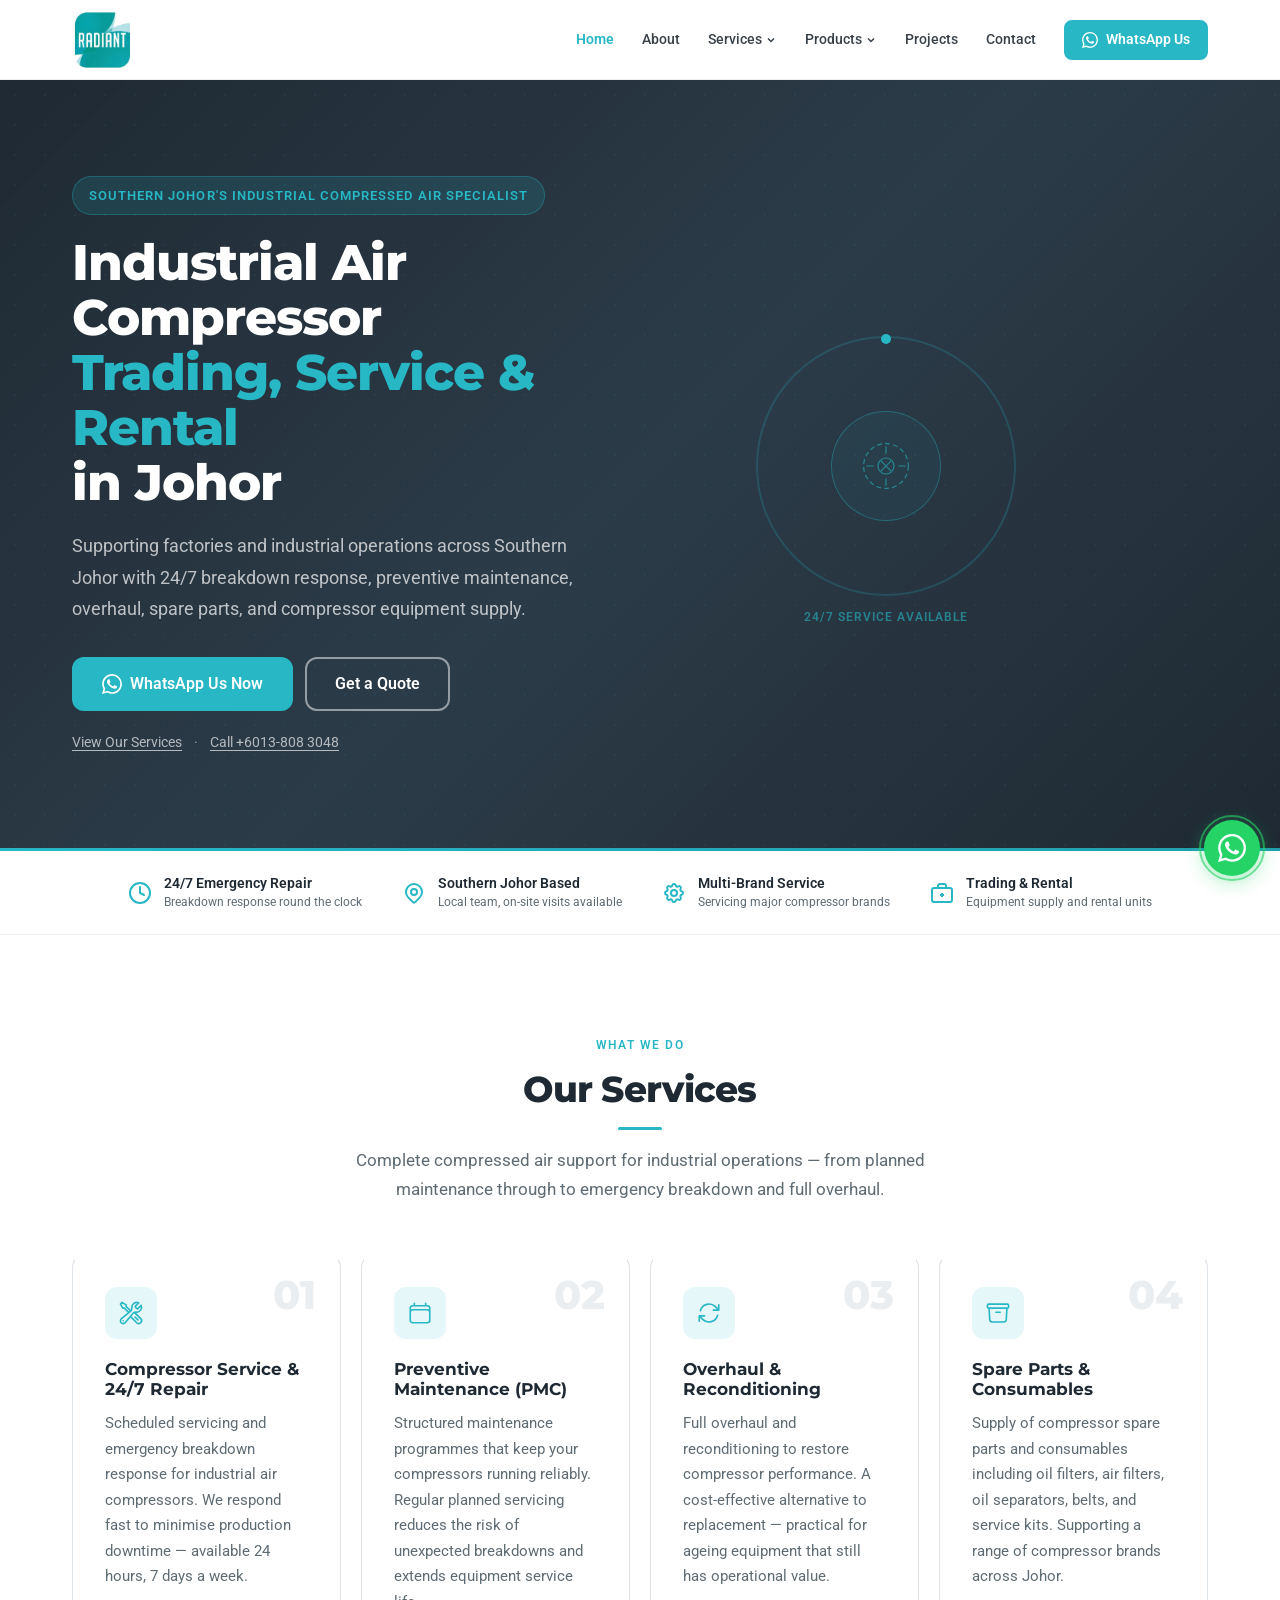
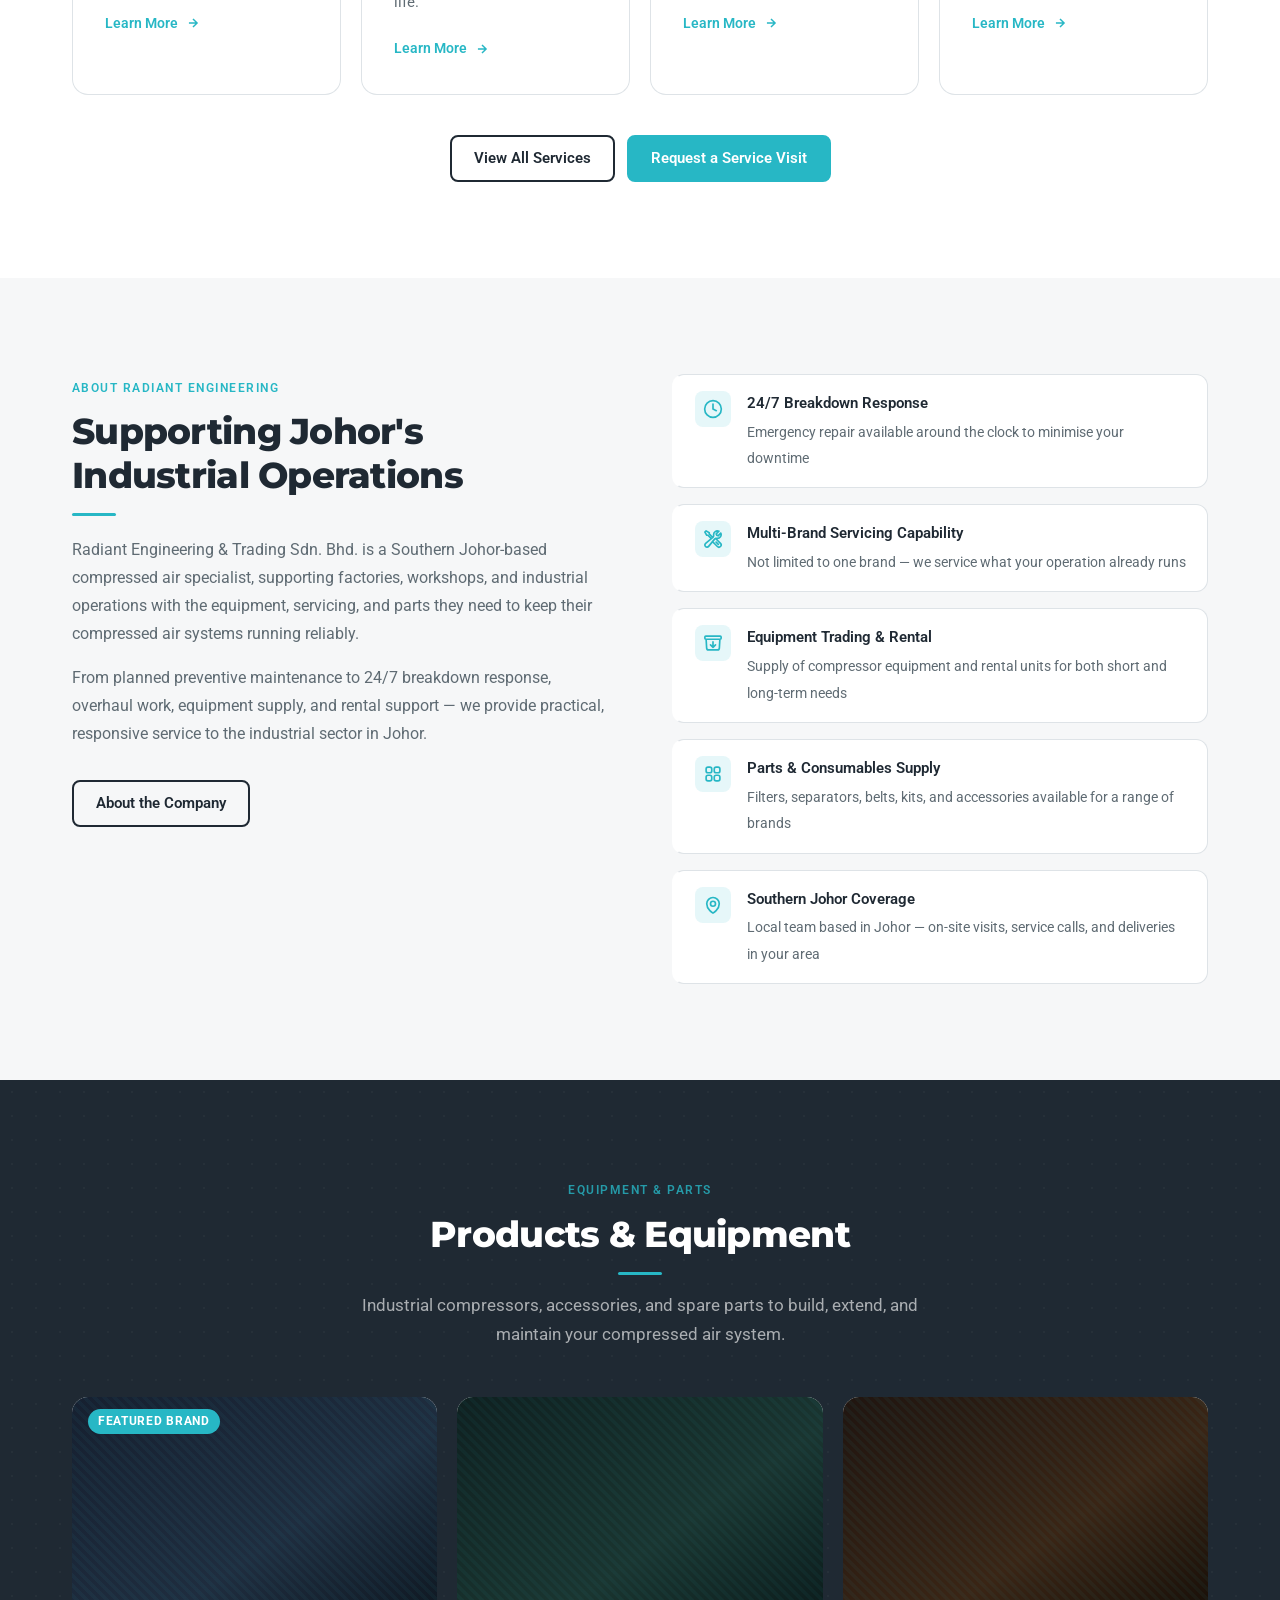
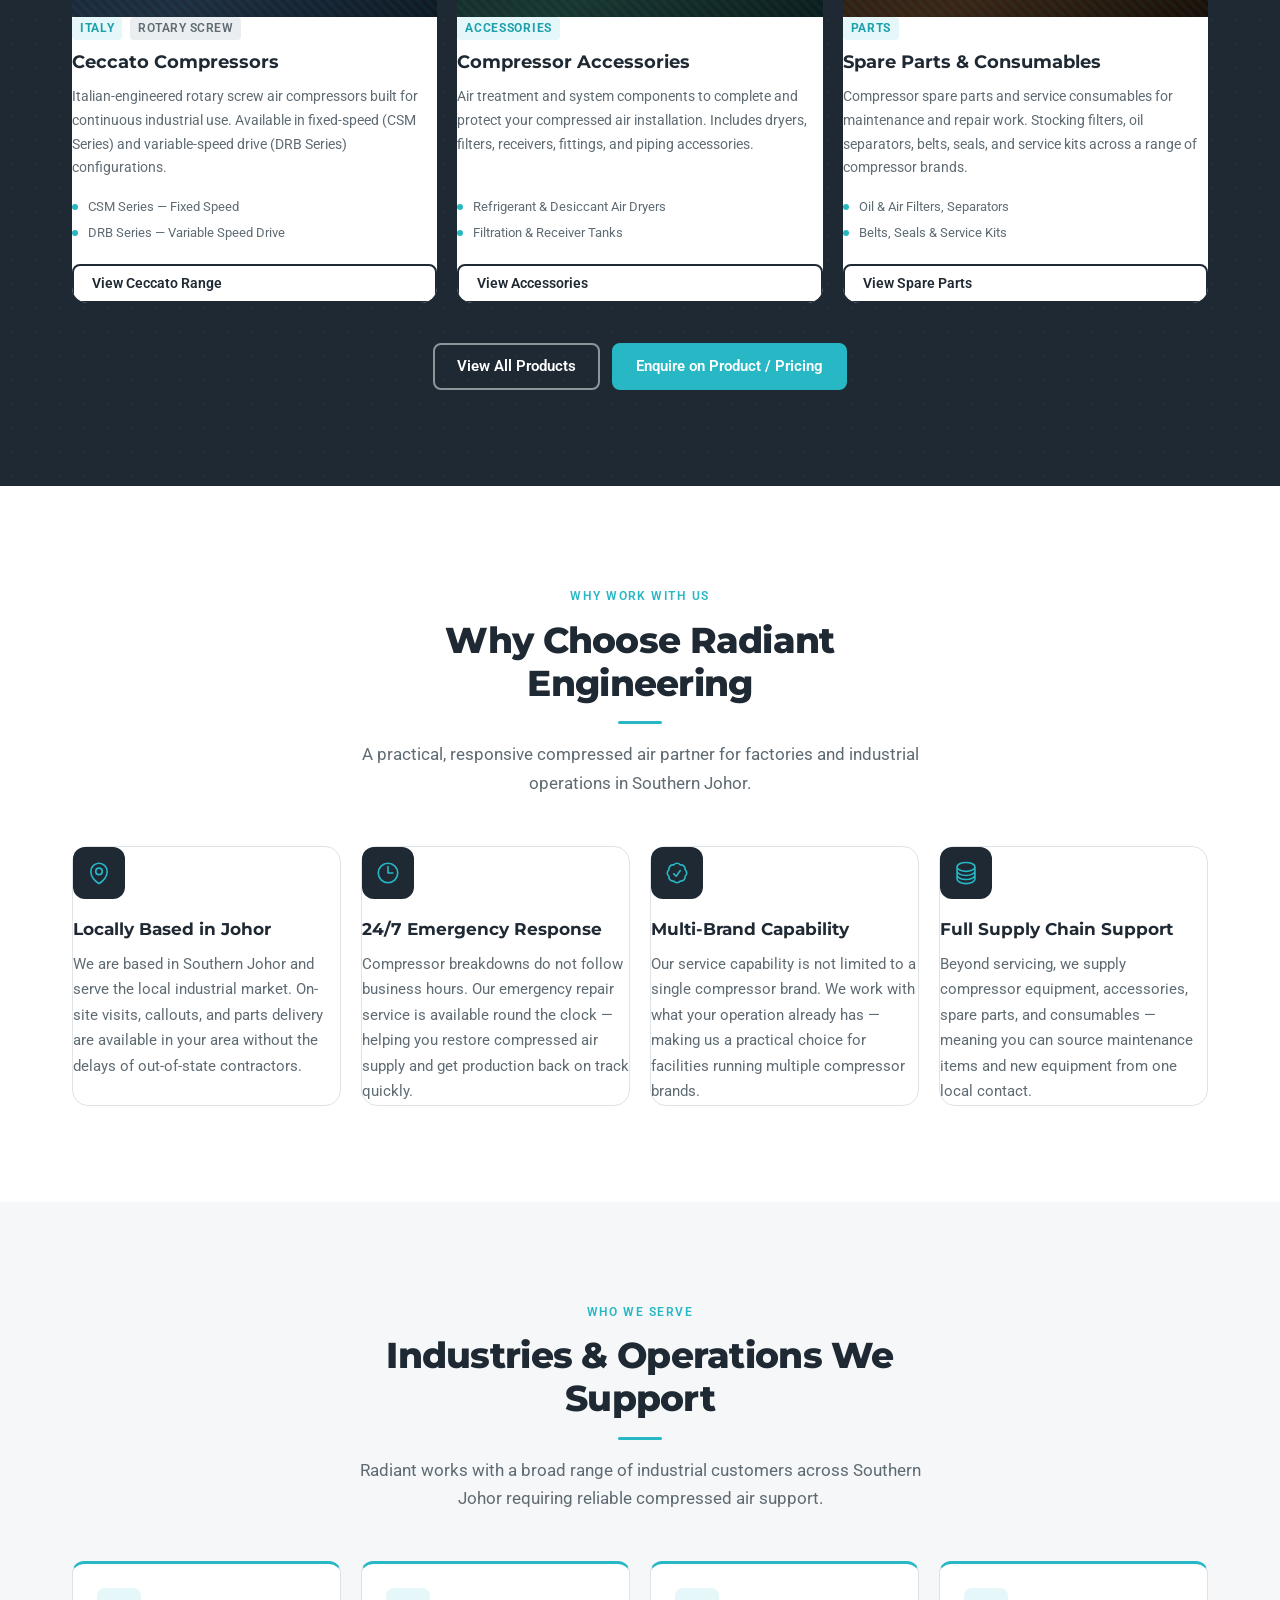
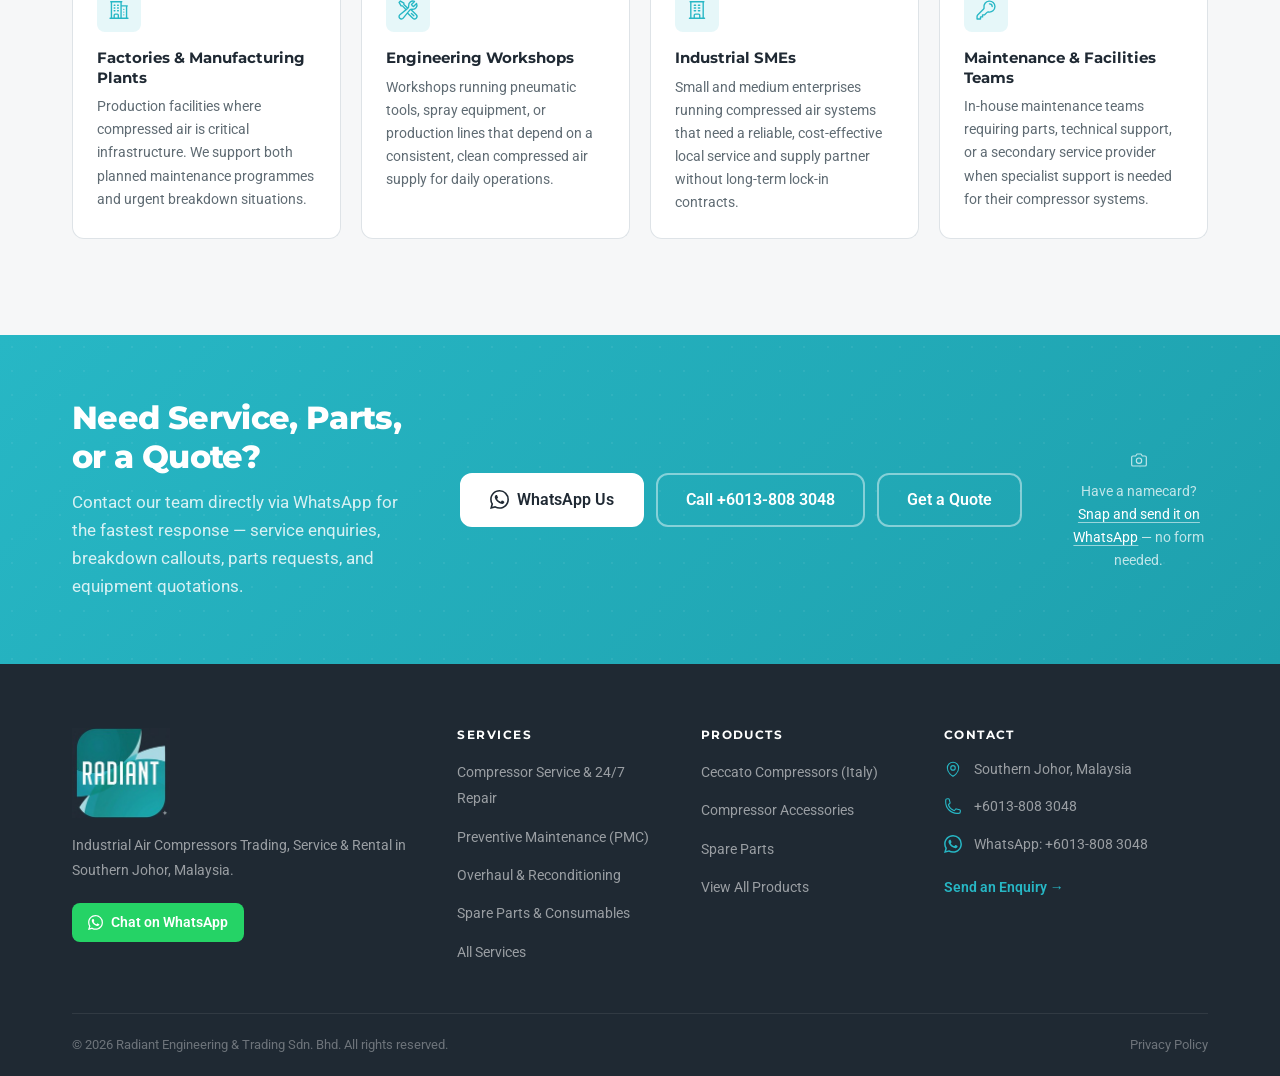
==== index.html @ 82705b96 "Apply Claude Code website updates" ====
<!DOCTYPE html>
<html lang="en">
<head>
    <meta charset="UTF-8">
    <link rel="icon" type="image/jpeg" href="[data-uri]">
    <meta name="viewport" content="width=device-width, initial-scale=1.0">
    <title>Industrial Air Compressor Service &amp; Supply in Johor | Radiant Engineering</title>
    <meta name="description" content="Radiant Engineering &amp; Trading — air compressor servicing, 24/7 breakdown repair, preventive maintenance, overhaul, spare parts, and equipment supply in Southern Johor, Malaysia.">
    <meta name="robots" content="index, follow">
    <link rel="canonical" href="https://www.radiantcompressor.com.my/">

    <!-- Open Graph -->
    <meta property="og:title" content="Radiant Engineering — Industrial Air Compressor Solutions in Johor">
    <meta property="og:description" content="24/7 breakdown repair, preventive maintenance, overhaul, spare parts, and compressor equipment supply for factories across Southern Johor.">
    <meta property="og:type" content="website">
    <meta property="og:url" content="https://www.radiantcompressor.com.my">

    <!-- Fonts: Montserrat (headings) + Roboto (body) — verified from live site -->
    <link rel="preconnect" href="https://fonts.googleapis.com">
    <link rel="preconnect" href="https://fonts.gstatic.com" crossorigin>
    <link href="https://fonts.googleapis.com/css2?family=Montserrat:wght@600;700;800&family=Roboto:wght@400;500;600&display=swap" rel="stylesheet">

    <!-- Stylesheet -->
    <link rel="stylesheet" href="css/styles.css">

    <!-- Schema.org: LocalBusiness -->
    <script type="application/ld+json">
    {
        "@context": "https://schema.org",
        "@type": "LocalBusiness",
        "name": "Radiant Engineering & Trading Sdn. Bhd.",
        "description": "Industrial air compressor servicing, 24/7 breakdown repair, preventive maintenance, overhaul, spare parts, and equipment supply in Southern Johor, Malaysia.",
        "url": "https://www.radiantcompressor.com.my",
        "telephone": "+60138083048",
        "address": {
            "@type": "PostalAddress",
            "addressLocality": "Johor Bahru",
            "addressRegion": "Johor",
            "addressCountry": "MY"
        },
        "areaServed": {
            "@type": "State",
            "name": "Johor"
        },
        "serviceType": [
            "Air Compressor Service",
            "Compressor Repair",
            "Preventive Maintenance",
            "Compressor Overhaul",
            "Spare Parts Supply",
            "Compressor Rental"
        ]
    }
    </script>
</head>
<body>

<!-- Skip to content -->
<a href="#main-content" class="skip-link">Skip to main content</a>

<!-- =============================================================
     HEADER
     ============================================================= -->
<header class="site-header" id="site-header">
    <div class="container">
        <div class="header-inner">

            <!-- Logo -->
            <a href="index.html" class="logo" aria-label="Radiant Engineering — Home">
                <img
                    src="[data-uri]"
                    alt="Radiant Engineering"
                    class="logo-img"
                    width="160" height="48"
                >
                <span class="logo-fallback" id="logo-fallback">
                    <span class="logo-primary">RADIANT</span><span class="logo-sep"></span><span class="logo-secondary">ENGINEERING</span>
                </span>
            </a>

            <!-- Desktop Navigation -->
            <nav class="main-nav" id="main-nav" aria-label="Main navigation">
                <ul class="nav-list">
                    <li><a href="index.html" class="nav-link is-active" aria-current="page">Home</a></li>
                    <li><a href="about.html" class="nav-link">About</a></li>
                    <li class="nav-item has-dropdown">
                        <a href="services.html" class="nav-link">
                            Services
                            <svg class="nav-chevron" viewBox="0 0 16 16" fill="none" stroke="currentColor" stroke-width="2" aria-hidden="true"><path d="M4 6l4 4 4-4"/></svg>
                        </a>
                        <ul class="dropdown" role="menu">
                            <li role="menuitem"><a href="services/compressor-service.html">Compressor Service &amp; 24/7 Repair</a></li>
                            <li role="menuitem"><a href="services/preventive-maintenance.html">Preventive Maintenance (PMC)</a></li>
                            <li role="menuitem"><a href="services/overhaul-reconditioning.html">Overhaul &amp; Reconditioning</a></li>
                            <li role="menuitem"><a href="services/spare-parts.html">Spare Parts &amp; Consumables</a></li>
                        </ul>
                    </li>
                    <li class="nav-item has-dropdown">
                        <a href="products.html" class="nav-link">
                            Products
                            <svg class="nav-chevron" viewBox="0 0 16 16" fill="none" stroke="currentColor" stroke-width="2" aria-hidden="true"><path d="M4 6l4 4 4-4"/></svg>
                        </a>
                        <ul class="dropdown" role="menu">
                            <li role="menuitem"><a href="products/ceccato.html">Ceccato (Italy)</a></li>
                            <li role="menuitem"><a href="products/compressor-accessories.html">Compressor Accessories</a></li>
                            <li role="menuitem"><a href="products/spare-parts.html">Spare Parts</a></li>
                        </ul>
                    </li>
                    <li><a href="projects.html" class="nav-link">Projects</a></li>
                    <li><a href="contact.html" class="nav-link">Contact</a></li>
                </ul>
            </nav>

            <!-- Header CTA -->
            <a href="https://wa.me/60138083048?text=Hi%20Radiant%2C%20I%20would%20like%20to%20enquire%20about%20your%20services." class="btn btn-whatsapp" target="_blank" rel="noopener noreferrer">
                <svg width="16" height="16" viewBox="0 0 24 24" fill="currentColor" aria-hidden="true"><path d="M17.472 14.382c-.297-.149-1.758-.867-2.03-.967-.273-.099-.471-.148-.67.15-.197.297-.767.966-.94 1.164-.173.199-.347.223-.644.075-.297-.15-1.255-.463-2.39-1.475-.883-.788-1.48-1.761-1.653-2.059-.173-.297-.018-.458.13-.606.134-.133.298-.347.446-.52.149-.174.198-.298.298-.497.099-.198.05-.371-.025-.52-.075-.149-.669-1.612-.916-2.207-.242-.579-.487-.5-.669-.51-.173-.008-.371-.01-.57-.01-.198 0-.52.074-.792.372-.272.297-1.04 1.016-1.04 2.479 0 1.462 1.065 2.875 1.213 3.074.149.198 2.096 3.2 5.077 4.487.709.306 1.262.489 1.694.625.712.227 1.36.195 1.871.118.571-.085 1.758-.719 2.006-1.413.248-.694.248-1.289.173-1.413-.074-.124-.272-.198-.57-.347m-5.421 7.403h-.004a9.87 9.87 0 01-5.031-1.378l-.361-.214-3.741.982.998-3.648-.235-.374a9.86 9.86 0 01-1.51-5.26c.001-5.45 4.436-9.884 9.888-9.884 2.64 0 5.122 1.03 6.988 2.898a9.825 9.825 0 012.893 6.994c-.003 5.45-4.437 9.884-9.885 9.884m8.413-18.297A11.815 11.815 0 0012.05 0C5.495 0 .16 5.335.157 11.892c0 2.096.547 4.142 1.588 5.945L.057 24l6.305-1.654a11.882 11.882 0 005.683 1.448h.005c6.554 0 11.89-5.335 11.893-11.893a11.821 11.821 0 00-3.48-8.413z"/></svg>
                WhatsApp Us
            </a>

            <!-- Mobile toggle -->
            <button class="nav-toggle" id="nav-toggle" aria-label="Open navigation menu" aria-expanded="false" aria-controls="main-nav">
                <span class="hamburger-bar"></span>
                <span class="hamburger-bar"></span>
                <span class="hamburger-bar"></span>
            </button>

        </div>
    </div>
</header>


<!-- =============================================================
     MAIN
     ============================================================= -->
<main id="main-content">


    <!-- =========================================================
         HERO
         ========================================================= -->
    <section class="hero" aria-labelledby="hero-heading">
        <!-- Add images/hero-bg.jpg — industrial compressor / factory photo recommended -->
        <div class="hero-inner">
            <div class="container">
                <div class="hero-layout">

                    <div class="hero-content">
                        <p class="hero-eyebrow">Southern Johor's Industrial Compressed Air Specialist</p>
                        <h1 id="hero-heading" class="hero-heading">
                            Industrial Air Compressor<br>
                            <span class="hero-heading-accent">Trading, Service &amp; Rental</span><br>
                            in Johor
                        </h1>
                        <p class="hero-desc">Supporting factories and industrial operations across Southern Johor with 24/7 breakdown response, preventive maintenance, overhaul, spare parts, and compressor equipment supply.</p>
                        <div class="hero-actions">
                            <a href="https://wa.me/60138083048?text=Hi%20Radiant%2C%20I%20would%20like%20to%20enquire%20about%20your%20services." class="btn btn-primary btn-lg" target="_blank" rel="noopener noreferrer">
                                <svg width="20" height="20" viewBox="0 0 24 24" fill="currentColor" aria-hidden="true"><path d="M17.472 14.382c-.297-.149-1.758-.867-2.03-.967-.273-.099-.471-.148-.67.15-.197.297-.767.966-.94 1.164-.173.199-.347.223-.644.075-.297-.15-1.255-.463-2.39-1.475-.883-.788-1.48-1.761-1.653-2.059-.173-.297-.018-.458.13-.606.134-.133.298-.347.446-.52.149-.174.198-.298.298-.497.099-.198.05-.371-.025-.52-.075-.149-.669-1.612-.916-2.207-.242-.579-.487-.5-.669-.51-.173-.008-.371-.01-.57-.01-.198 0-.52.074-.792.372-.272.297-1.04 1.016-1.04 2.479 0 1.462 1.065 2.875 1.213 3.074.149.198 2.096 3.2 5.077 4.487.709.306 1.262.489 1.694.625.712.227 1.36.195 1.871.118.571-.085 1.758-.719 2.006-1.413.248-.694.248-1.289.173-1.413-.074-.124-.272-.198-.57-.347m-5.421 7.403h-.004a9.87 9.87 0 01-5.031-1.378l-.361-.214-3.741.982.998-3.648-.235-.374a9.86 9.86 0 01-1.51-5.26c.001-5.45 4.436-9.884 9.888-9.884 2.64 0 5.122 1.03 6.988 2.898a9.825 9.825 0 012.893 6.994c-.003 5.45-4.437 9.884-9.885 9.884m8.413-18.297A11.815 11.815 0 0012.05 0C5.495 0 .16 5.335.157 11.892c0 2.096.547 4.142 1.588 5.945L.057 24l6.305-1.654a11.882 11.882 0 005.683 1.448h.005c6.554 0 11.89-5.335 11.893-11.893a11.821 11.821 0 00-3.48-8.413z"/></svg>
                                WhatsApp Us Now
                            </a>
                            <a href="contact.html" class="btn btn-outline-light btn-lg">Get a Quote</a>
                        </div>
                        <div class="hero-sub-cta">
                            <a href="services.html">View Our Services</a>
                            <span aria-hidden="true">·</span>
                            <a href="tel:+60138083048">Call +6013-808 3048</a>
                        </div>
                    </div>

                    <!-- Decorative visual — right panel (desktop only) -->
                    <div class="hero-visual" aria-hidden="true">
                        <div class="hero-visual-ring"></div>
                        <div class="hero-visual-core">
                            <svg viewBox="0 0 80 80" fill="none" stroke="currentColor" stroke-width="1.5">
                                <circle cx="40" cy="40" r="28" stroke-dasharray="6 4"/>
                                <path d="M40 16v8M40 56v8M16 40h8M56 40h8" stroke-linecap="round"/>
                                <circle cx="40" cy="40" r="10"/>
                                <path d="M34 34l12 12M46 34L34 46" stroke-linecap="round"/>
                            </svg>
                        </div>
                        <div class="hero-visual-label">24/7 Service Available</div>
                    </div>

                </div>
            </div>
        </div>
    </section>


    <!-- =========================================================
         TRUST BAR
         ========================================================= -->
    <div class="trust-bar">
        <div class="container">
            <ul class="trust-list" role="list">
                <li class="trust-item">
                    <svg class="trust-icon" viewBox="0 0 24 24" fill="none" stroke="currentColor" stroke-width="2" aria-hidden="true"><circle cx="12" cy="12" r="10"/><path d="M12 6v6l4 2" stroke-linecap="round"/></svg>
                    <div>
                        <strong>24/7 Emergency Repair</strong>
                        <span>Breakdown response round the clock</span>
                    </div>
                </li>
                <li class="trust-item">
                    <svg class="trust-icon" viewBox="0 0 24 24" fill="none" stroke="currentColor" stroke-width="2" aria-hidden="true"><path d="M17.657 16.657L13.414 20.9a2 2 0 01-2.827 0l-4.244-4.243a8 8 0 1111.314 0z"/><circle cx="12" cy="11" r="3"/></svg>
                    <div>
                        <strong>Southern Johor Based</strong>
                        <span>Local team, on-site visits available</span>
                    </div>
                </li>
                <li class="trust-item">
                    <svg class="trust-icon" viewBox="0 0 24 24" fill="none" stroke="currentColor" stroke-width="2" aria-hidden="true"><path d="M10.325 4.317c.426-1.756 2.924-1.756 3.35 0a1.724 1.724 0 002.573 1.066c1.543-.94 3.31.826 2.37 2.37a1.724 1.724 0 001.065 2.572c1.756.426 1.756 2.924 0 3.35a1.724 1.724 0 00-1.066 2.573c.94 1.543-.826 3.31-2.37 2.37a1.724 1.724 0 00-2.572 1.065c-.426 1.756-2.924 1.756-3.35 0a1.724 1.724 0 00-2.573-1.066c-1.543.94-3.31-.826-2.37-2.37a1.724 1.724 0 00-1.065-2.572c-1.756-.426-1.756-2.924 0-3.35a1.724 1.724 0 001.066-2.573c-.94-1.543.826-3.31 2.37-2.37a1.724 1.724 0 002.572-1.065z"/><circle cx="12" cy="12" r="3"/></svg>
                    <div>
                        <strong>Multi-Brand Service</strong>
                        <span>Servicing major compressor brands</span>
                    </div>
                </li>
                <li class="trust-item">
                    <svg class="trust-icon" viewBox="0 0 24 24" fill="none" stroke="currentColor" stroke-width="2" aria-hidden="true"><rect x="2" y="7" width="20" height="14" rx="2"/><path d="M16 7V5a2 2 0 00-2-2h-4a2 2 0 00-2 2v2"/><line x1="12" y1="12" x2="12" y2="16"/><line x1="10" y1="14" x2="14" y2="14"/></svg>
                    <div>
                        <strong>Trading &amp; Rental</strong>
                        <span>Equipment supply and rental units</span>
                    </div>
                </li>
            </ul>
        </div>
    </div>


    <!-- =========================================================
         SERVICES
         ========================================================= -->
    <section class="section services-section" id="services" aria-labelledby="services-heading">
        <div class="container">
            <header class="section-header">
                <p class="section-eyebrow">What We Do</p>
                <h2 id="services-heading" class="section-title">Our Services</h2>
                <p class="section-desc">Complete compressed air support for industrial operations — from planned maintenance through to emergency breakdown and full overhaul.</p>
            </header>

            <div class="services-grid">

                <article class="service-card">
                    <div class="service-card-num" aria-hidden="true">01</div>
                    <div class="service-card-icon" aria-hidden="true">
                        <svg viewBox="0 0 24 24" fill="none" stroke="currentColor" stroke-width="1.5"><path stroke-linecap="round" stroke-linejoin="round" d="M11.42 15.17L17.25 21A2.652 2.652 0 0021 17.25l-5.877-5.877M11.42 15.17l2.496-3.03c.317-.384.74-.626 1.208-.766M11.42 15.17l-4.655 5.653a2.548 2.548 0 11-3.586-3.586l6.837-5.63m5.108-.233c.55-.164 1.163-.188 1.743-.14a4.5 4.5 0 004.486-6.336l-3.276 3.277a3.004 3.004 0 01-2.25-2.25l3.276-3.276a4.5 4.5 0 00-6.336 4.486c.091 1.076-.071 2.264-.904 2.95l-.102.085m-1.745 1.437L5.909 7.5H4.5L2.25 3.75l1.5-1.5L7.5 4.5v1.409l4.26 4.26m-1.745 1.437l1.745-1.437m6.615 8.206L15.75 15.75M4.867 19.125h.008v.008h-.008v-.008z"/></svg>
                    </div>
                    <h3 class="service-card-title">Compressor Service &amp; 24/7 Repair</h3>
                    <p class="service-card-desc">Scheduled servicing and emergency breakdown response for industrial air compressors. We respond fast to minimise production downtime — available 24 hours, 7 days a week.</p>
                    <a href="services/compressor-service.html" class="service-card-link">
                        Learn More
                        <svg width="14" height="14" viewBox="0 0 24 24" fill="none" stroke="currentColor" stroke-width="2.5" aria-hidden="true"><path d="M5 12h14M12 5l7 7-7 7"/></svg>
                    </a>
                </article>

                <article class="service-card">
                    <div class="service-card-num" aria-hidden="true">02</div>
                    <div class="service-card-icon" aria-hidden="true">
                        <svg viewBox="0 0 24 24" fill="none" stroke="currentColor" stroke-width="1.5"><path stroke-linecap="round" stroke-linejoin="round" d="M6.75 3v2.25M17.25 3v2.25M3 18.75V7.5a2.25 2.25 0 012.25-2.25h13.5A2.25 2.25 0 0121 7.5v11.25m-18 0A2.25 2.25 0 005.25 21h13.5A2.25 2.25 0 0021 18.75m-18 0v-7.5A2.25 2.25 0 015.25 9h13.5A2.25 2.25 0 0121 11.25v7.5"/></svg>
                    </div>
                    <h3 class="service-card-title">Preventive Maintenance (PMC)</h3>
                    <p class="service-card-desc">Structured maintenance programmes that keep your compressors running reliably. Regular planned servicing reduces the risk of unexpected breakdowns and extends equipment service life.</p>
                    <a href="services/preventive-maintenance.html" class="service-card-link">
                        Learn More
                        <svg width="14" height="14" viewBox="0 0 24 24" fill="none" stroke="currentColor" stroke-width="2.5" aria-hidden="true"><path d="M5 12h14M12 5l7 7-7 7"/></svg>
                    </a>
                </article>

                <article class="service-card">
                    <div class="service-card-num" aria-hidden="true">03</div>
                    <div class="service-card-icon" aria-hidden="true">
                        <svg viewBox="0 0 24 24" fill="none" stroke="currentColor" stroke-width="1.5"><path stroke-linecap="round" stroke-linejoin="round" d="M16.023 9.348h4.992v-.001M2.985 19.644v-4.992m0 0h4.992m-4.993 0l3.181 3.183a8.25 8.25 0 0013.803-3.7M4.031 9.865a8.25 8.25 0 0113.803-3.7l3.181 3.182m0-4.991v4.99"/></svg>
                    </div>
                    <h3 class="service-card-title">Overhaul &amp; Reconditioning</h3>
                    <p class="service-card-desc">Full overhaul and reconditioning to restore compressor performance. A cost-effective alternative to replacement — practical for ageing equipment that still has operational value.</p>
                    <a href="services/overhaul-reconditioning.html" class="service-card-link">
                        Learn More
                        <svg width="14" height="14" viewBox="0 0 24 24" fill="none" stroke="currentColor" stroke-width="2.5" aria-hidden="true"><path d="M5 12h14M12 5l7 7-7 7"/></svg>
                    </a>
                </article>

                <article class="service-card">
                    <div class="service-card-num" aria-hidden="true">04</div>
                    <div class="service-card-icon" aria-hidden="true">
                        <svg viewBox="0 0 24 24" fill="none" stroke="currentColor" stroke-width="1.5"><path stroke-linecap="round" stroke-linejoin="round" d="M20.25 7.5l-.625 10.632a2.25 2.25 0 01-2.247 2.118H6.622a2.25 2.25 0 01-2.247-2.118L3.75 7.5M10 11.25h4M3.375 7.5h17.25c.621 0 1.125-.504 1.125-1.125v-1.5c0-.621-.504-1.125-1.125-1.125H3.375c-.621 0-1.125.504-1.125 1.125v1.5c0 .621.504 1.125 1.125 1.125z"/></svg>
                    </div>
                    <h3 class="service-card-title">Spare Parts &amp; Consumables</h3>
                    <p class="service-card-desc">Supply of compressor spare parts and consumables including oil filters, air filters, oil separators, belts, and service kits. Supporting a range of compressor brands across Johor.</p>
                    <a href="services/spare-parts.html" class="service-card-link">
                        Learn More
                        <svg width="14" height="14" viewBox="0 0 24 24" fill="none" stroke="currentColor" stroke-width="2.5" aria-hidden="true"><path d="M5 12h14M12 5l7 7-7 7"/></svg>
                    </a>
                </article>

            </div>

            <div class="section-action">
                <a href="services.html" class="btn btn-secondary">View All Services</a>
                <a href="https://wa.me/60138083048?text=Hi%20Radiant%2C%20I%20need%20help%20with%20my%20air%20compressor." class="btn btn-primary" target="_blank" rel="noopener noreferrer">Request a Service Visit</a>
            </div>
        </div>
    </section>


    <!-- =========================================================
         ABOUT STRIP
         ========================================================= -->
    <section class="section about-section" aria-labelledby="about-heading">
        <div class="container">
            <div class="about-layout">

                <div class="about-content">
                    <p class="section-eyebrow">About Radiant Engineering</p>
                    <h2 id="about-heading" class="section-title section-title--left">Supporting Johor's Industrial Operations</h2>
                    <p class="about-text">Radiant Engineering &amp; Trading Sdn. Bhd. is a Southern Johor-based compressed air specialist, supporting factories, workshops, and industrial operations with the equipment, servicing, and parts they need to keep their compressed air systems running reliably.</p>
                    <p class="about-text">From planned preventive maintenance to 24/7 breakdown response, overhaul work, equipment supply, and rental support — we provide practical, responsive service to the industrial sector in Johor.</p>
                    <a href="about.html" class="btn btn-secondary">About the Company</a>
                </div>

                <div class="about-features">
                    <div class="about-feature">
                        <div class="about-feature-icon" aria-hidden="true">
                            <!-- Clock: 24/7 response -->
                            <svg viewBox="0 0 24 24" fill="none" stroke="currentColor" stroke-width="2"><circle cx="12" cy="12" r="10"/><path stroke-linecap="round" d="M12 6v6l4 2"/></svg>
                        </div>
                        <div>
                            <strong>24/7 Breakdown Response</strong>
                            <span>Emergency repair available around the clock to minimise your downtime</span>
                        </div>
                    </div>
                    <div class="about-feature">
                        <div class="about-feature-icon" aria-hidden="true">
                            <!-- Wrench: multi-brand service -->
                            <svg viewBox="0 0 24 24" fill="none" stroke="currentColor" stroke-width="2"><path stroke-linecap="round" stroke-linejoin="round" d="M11.42 15.17L17.25 21A2.652 2.652 0 0021 17.25l-5.877-5.877M11.42 15.17l2.496-3.03c.317-.384.74-.626 1.208-.766M11.42 15.17l-4.655 5.653a2.548 2.548 0 11-3.586-3.586l6.837-5.63m5.108-.233c.55-.164 1.163-.188 1.743-.14a4.5 4.5 0 004.486-6.336l-3.276 3.277a3.004 3.004 0 01-2.25-2.25l3.276-3.276a4.5 4.5 0 00-6.336 4.486c.091 1.076-.071 2.264-.904 2.95l-.102.085m-1.745 1.437L5.909 7.5H4.5L2.25 3.75l1.5-1.5L7.5 4.5v1.409l4.26 4.26m-1.745 1.437l1.745-1.437m6.615 8.206L15.75 15.75"/></svg>
                        </div>
                        <div>
                            <strong>Multi-Brand Servicing Capability</strong>
                            <span>Not limited to one brand — we service what your operation already runs</span>
                        </div>
                    </div>
                    <div class="about-feature">
                        <div class="about-feature-icon" aria-hidden="true">
                            <!-- Box: equipment/rental -->
                            <svg viewBox="0 0 24 24" fill="none" stroke="currentColor" stroke-width="2"><path stroke-linecap="round" stroke-linejoin="round" d="M20.25 7.5l-.625 10.632a2.25 2.25 0 01-2.247 2.118H6.622a2.25 2.25 0 01-2.247-2.118L3.75 7.5m8.25 3v6.75m0 0l-3-3m3 3l3-3M3.375 7.5h17.25c.621 0 1.125-.504 1.125-1.125v-1.5c0-.621-.504-1.125-1.125-1.125H3.375c-.621 0-1.125.504-1.125 1.125v1.5c0 .621.504 1.125 1.125 1.125z"/></svg>
                        </div>
                        <div>
                            <strong>Equipment Trading &amp; Rental</strong>
                            <span>Supply of compressor equipment and rental units for both short and long-term needs</span>
                        </div>
                    </div>
                    <div class="about-feature">
                        <div class="about-feature-icon" aria-hidden="true">
                            <!-- Grid squares: parts catalogue -->
                            <svg viewBox="0 0 24 24" fill="none" stroke="currentColor" stroke-width="2"><path stroke-linecap="round" stroke-linejoin="round" d="M3.75 6A2.25 2.25 0 016 3.75h2.25A2.25 2.25 0 0110.5 6v2.25a2.25 2.25 0 01-2.25 2.25H6a2.25 2.25 0 01-2.25-2.25V6zM3.75 15.75A2.25 2.25 0 016 13.5h2.25a2.25 2.25 0 012.25 2.25V18a2.25 2.25 0 01-2.25 2.25H6A2.25 2.25 0 013.75 18v-2.25zM13.5 6a2.25 2.25 0 012.25-2.25H18A2.25 2.25 0 0120.25 6v2.25A2.25 2.25 0 0118 10.5h-2.25a2.25 2.25 0 01-2.25-2.25V6zM13.5 15.75a2.25 2.25 0 012.25-2.25H18a2.25 2.25 0 012.25 2.25V18A2.25 2.25 0 0118 20.25h-2.25A2.25 2.25 0 0113.5 18v-2.25z"/></svg>
                        </div>
                        <div>
                            <strong>Parts &amp; Consumables Supply</strong>
                            <span>Filters, separators, belts, kits, and accessories available for a range of brands</span>
                        </div>
                    </div>
                    <div class="about-feature">
                        <div class="about-feature-icon" aria-hidden="true">
                            <!-- Location pin: Johor coverage -->
                            <svg viewBox="0 0 24 24" fill="none" stroke="currentColor" stroke-width="2"><path stroke-linecap="round" stroke-linejoin="round" d="M15 10.5a3 3 0 11-6 0 3 3 0 016 0z"/><path stroke-linecap="round" stroke-linejoin="round" d="M19.5 10.5c0 7.142-7.5 11.25-7.5 11.25S4.5 17.642 4.5 10.5a7.5 7.5 0 1115 0z"/></svg>
                        </div>
                        <div>
                            <strong>Southern Johor Coverage</strong>
                            <span>Local team based in Johor — on-site visits, service calls, and deliveries in your area</span>
                        </div>
                    </div>
                </div>

            </div>
        </div>
    </section>


    <!-- =========================================================
         PRODUCTS
         ========================================================= -->
    <section class="section products-section" id="products" aria-labelledby="products-heading">
        <div class="container">
            <header class="section-header section-header--light">
                <p class="section-eyebrow section-eyebrow--light">Equipment &amp; Parts</p>
                <h2 id="products-heading" class="section-title">Products &amp; Equipment</h2>
                <p class="section-desc">Industrial compressors, accessories, and spare parts to build, extend, and maintain your compressed air system.</p>
            </header>

            <div class="products-grid">

                <article class="product-card">
                    <div class="product-card-visual product-card-visual--ceccato">
                        <img src="images/products/ceccato-compressor.jpg" alt="Ceccato industrial rotary screw air compressor" loading="lazy" class="product-card-img" onerror="this.style.display='none'">
                        <div class="product-card-badge">Featured Brand</div>
                    </div>
                    <div class="product-card-body">
                        <div class="product-card-meta">
                            <span class="product-tag">Italy</span>
                            <span class="product-tag-sub">Rotary Screw</span>
                        </div>
                        <h3 class="product-card-title">Ceccato Compressors</h3>
                        <p class="product-card-desc">Italian-engineered rotary screw air compressors built for continuous industrial use. Available in fixed-speed (CSM Series) and variable-speed drive (DRB Series) configurations.</p>
                        <ul class="product-series-list">
                            <li>CSM Series — Fixed Speed</li>
                            <li>DRB Series — Variable Speed Drive</li>
                        </ul>
                        <a href="products/ceccato.html" class="btn btn-product">View Ceccato Range</a>
                    </div>
                </article>

                <article class="product-card">
                    <div class="product-card-visual product-card-visual--accessories">
                        <img src="images/products/compressor-accessories.jpg" alt="Compressor accessories including air dryers and filtration" loading="lazy" class="product-card-img" onerror="this.style.display='none'">
                    </div>
                    <div class="product-card-body">
                        <div class="product-card-meta">
                            <span class="product-tag">Accessories</span>
                        </div>
                        <h3 class="product-card-title">Compressor Accessories</h3>
                        <p class="product-card-desc">Air treatment and system components to complete and protect your compressed air installation. Includes dryers, filters, receivers, fittings, and piping accessories.</p>
                        <ul class="product-series-list">
                            <li>Refrigerant &amp; Desiccant Air Dryers</li>
                            <li>Filtration &amp; Receiver Tanks</li>
                        </ul>
                        <a href="products/compressor-accessories.html" class="btn btn-product">View Accessories</a>
                    </div>
                </article>

                <article class="product-card">
                    <div class="product-card-visual product-card-visual--parts">
                        <img src="images/products/spare-parts.jpg" alt="Compressor spare parts and service consumables" loading="lazy" class="product-card-img" onerror="this.style.display='none'">
                    </div>
                    <div class="product-card-body">
                        <div class="product-card-meta">
                            <span class="product-tag">Parts</span>
                        </div>
                        <h3 class="product-card-title">Spare Parts &amp; Consumables</h3>
                        <p class="product-card-desc">Compressor spare parts and service consumables for maintenance and repair work. Stocking filters, oil separators, belts, seals, and service kits across a range of compressor brands.</p>
                        <ul class="product-series-list">
                            <li>Oil &amp; Air Filters, Separators</li>
                            <li>Belts, Seals &amp; Service Kits</li>
                        </ul>
                        <a href="products/spare-parts.html" class="btn btn-product">View Spare Parts</a>
                    </div>
                </article>

            </div>

            <div class="section-action">
                <a href="products.html" class="btn btn-outline-light">View All Products</a>
                <a href="https://wa.me/60138083048?text=Hi%20Radiant%2C%20I%20would%20like%20to%20enquire%20about%20your%20products%20and%20pricing." class="btn btn-primary" target="_blank" rel="noopener noreferrer">Enquire on Product / Pricing</a>
            </div>
        </div>
    </section>


    <!-- =========================================================
         WHY RADIANT
         ========================================================= -->
    <section class="section why-section" aria-labelledby="why-heading">
        <div class="container">
            <header class="section-header">
                <p class="section-eyebrow">Why Work With Us</p>
                <h2 id="why-heading" class="section-title">Why Choose Radiant Engineering</h2>
                <p class="section-desc">A practical, responsive compressed air partner for factories and industrial operations in Southern Johor.</p>
            </header>

            <div class="why-grid">
                <div class="why-card">
                    <div class="why-card-icon" aria-hidden="true">
                        <svg viewBox="0 0 24 24" fill="none" stroke="currentColor" stroke-width="1.5"><path stroke-linecap="round" stroke-linejoin="round" d="M15 10.5a3 3 0 11-6 0 3 3 0 016 0z"/><path stroke-linecap="round" stroke-linejoin="round" d="M19.5 10.5c0 7.142-7.5 11.25-7.5 11.25S4.5 17.642 4.5 10.5a7.5 7.5 0 1115 0z"/></svg>
                    </div>
                    <h3 class="why-card-title">Locally Based in Johor</h3>
                    <p class="why-card-desc">We are based in Southern Johor and serve the local industrial market. On-site visits, callouts, and parts delivery are available in your area without the delays of out-of-state contractors.</p>
                </div>
                <div class="why-card">
                    <div class="why-card-icon" aria-hidden="true">
                        <svg viewBox="0 0 24 24" fill="none" stroke="currentColor" stroke-width="1.5"><path stroke-linecap="round" stroke-linejoin="round" d="M12 6v6h4.5m4.5 0a9 9 0 11-18 0 9 9 0 0118 0z"/></svg>
                    </div>
                    <h3 class="why-card-title">24/7 Emergency Response</h3>
                    <p class="why-card-desc">Compressor breakdowns do not follow business hours. Our emergency repair service is available round the clock — helping you restore compressed air supply and get production back on track quickly.</p>
                </div>
                <div class="why-card">
                    <div class="why-card-icon" aria-hidden="true">
                        <svg viewBox="0 0 24 24" fill="none" stroke="currentColor" stroke-width="1.5"><path stroke-linecap="round" stroke-linejoin="round" d="M9 12.75L11.25 15 15 9.75M21 12c0 1.268-.63 2.39-1.593 3.068a3.745 3.745 0 01-1.043 3.296 3.745 3.745 0 01-3.296 1.043A3.745 3.745 0 0112 21c-1.268 0-2.39-.63-3.068-1.593a3.745 3.745 0 01-3.296-1.043 3.745 3.745 0 01-1.043-3.296A3.745 3.745 0 013 12c0-1.268.63-2.39 1.593-3.068a3.745 3.745 0 011.043-3.296 3.745 3.745 0 013.296-1.043A3.745 3.745 0 0112 3c1.268 0 2.39.63 3.068 1.593a3.745 3.745 0 013.296 1.043 3.745 3.745 0 011.043 3.296A3.745 3.745 0 0121 12z"/></svg>
                    </div>
                    <h3 class="why-card-title">Multi-Brand Capability</h3>
                    <p class="why-card-desc">Our service capability is not limited to a single compressor brand. We work with what your operation already has — making us a practical choice for facilities running multiple compressor brands.</p>
                </div>
                <div class="why-card">
                    <div class="why-card-icon" aria-hidden="true">
                        <svg viewBox="0 0 24 24" fill="none" stroke="currentColor" stroke-width="1.5"><path stroke-linecap="round" stroke-linejoin="round" d="M20.25 6.375c0 2.278-3.694 4.125-8.25 4.125S3.75 8.653 3.75 6.375m16.5 0c0-2.278-3.694-4.125-8.25-4.125S3.75 4.097 3.75 6.375m16.5 0v11.25c0 2.278-3.694 4.125-8.25 4.125s-8.25-1.847-8.25-4.125V6.375m16.5 0v3.75m-16.5-3.75v3.75m16.5 0v3.75C20.25 16.153 16.556 18 12 18s-8.25-1.847-8.25-4.125v-3.75m16.5 0c0 2.278-3.694 4.125-8.25 4.125s-8.25-1.847-8.25-4.125"/></svg>
                    </div>
                    <h3 class="why-card-title">Full Supply Chain Support</h3>
                    <p class="why-card-desc">Beyond servicing, we supply compressor equipment, accessories, spare parts, and consumables — meaning you can source maintenance items and new equipment from one local contact.</p>
                </div>
            </div>
        </div>
    </section>


    <!-- =========================================================
         INDUSTRIES SERVED
         ========================================================= -->
    <section class="section industries-section" aria-labelledby="industries-heading">
        <div class="container">
            <header class="section-header">
                <p class="section-eyebrow">Who We Serve</p>
                <h2 id="industries-heading" class="section-title">Industries &amp; Operations We Support</h2>
                <p class="section-desc">Radiant works with a broad range of industrial customers across Southern Johor requiring reliable compressed air support.</p>
            </header>

            <div class="industries-grid">

                <div class="industry-card">
                    <div class="industry-card-icon" aria-hidden="true">
                        <svg viewBox="0 0 24 24" fill="none" stroke="currentColor" stroke-width="1.5"><path stroke-linecap="round" stroke-linejoin="round" d="M2.25 21h19.5m-18-18v18m10.5-18v18m6-13.5V21M6.75 6.75h.75m-.75 3h.75m-.75 3h.75m3-6h.75m-.75 3h.75m-.75 3h.75M6.75 21v-3.375c0-.621.504-1.125 1.125-1.125h2.25c.621 0 1.125.504 1.125 1.125V21M3 3h12m-.75 4.5H21m-3.75 3.75h.008v.008h-.008v-.008zm0 3h.008v.008h-.008v-.008zm0 3h.008v.008h-.008v-.008z"/></svg>
                    </div>
                    <h3 class="industry-card-title">Factories &amp; Manufacturing Plants</h3>
                    <p class="industry-card-desc">Production facilities where compressed air is critical infrastructure. We support both planned maintenance programmes and urgent breakdown situations.</p>
                </div>

                <div class="industry-card">
                    <div class="industry-card-icon" aria-hidden="true">
                        <svg viewBox="0 0 24 24" fill="none" stroke="currentColor" stroke-width="1.5"><path stroke-linecap="round" stroke-linejoin="round" d="M11.42 15.17L17.25 21A2.652 2.652 0 0021 17.25l-5.877-5.877M11.42 15.17l2.496-3.03c.317-.384.74-.626 1.208-.766M11.42 15.17l-4.655 5.653a2.548 2.548 0 11-3.586-3.586l6.837-5.63m5.108-.233c.55-.164 1.163-.188 1.743-.14a4.5 4.5 0 004.486-6.336l-3.276 3.277a3.004 3.004 0 01-2.25-2.25l3.276-3.276a4.5 4.5 0 00-6.336 4.486c.091 1.076-.071 2.264-.904 2.95l-.102.085m-1.745 1.437L5.909 7.5H4.5L2.25 3.75l1.5-1.5L7.5 4.5v1.409l4.26 4.26m-1.745 1.437l1.745-1.437m6.615 8.206L15.75 15.75"/></svg>
                    </div>
                    <h3 class="industry-card-title">Engineering Workshops</h3>
                    <p class="industry-card-desc">Workshops running pneumatic tools, spray equipment, or production lines that depend on a consistent, clean compressed air supply for daily operations.</p>
                </div>

                <div class="industry-card">
                    <div class="industry-card-icon" aria-hidden="true">
                        <svg viewBox="0 0 24 24" fill="none" stroke="currentColor" stroke-width="1.5"><path stroke-linecap="round" stroke-linejoin="round" d="M3.75 21h16.5M4.5 3h15M5.25 3v18m13.5-18v18M9 6.75h1.5m-1.5 3h1.5m-1.5 3h1.5m3-6H15m-1.5 3H15m-1.5 3H15M9 21v-3.375c0-.621.504-1.125 1.125-1.125h3.75c.621 0 1.125.504 1.125 1.125V21"/></svg>
                    </div>
                    <h3 class="industry-card-title">Industrial SMEs</h3>
                    <p class="industry-card-desc">Small and medium enterprises running compressed air systems that need a reliable, cost-effective local service and supply partner without long-term lock-in contracts.</p>
                </div>

                <div class="industry-card">
                    <div class="industry-card-icon" aria-hidden="true">
                        <svg viewBox="0 0 24 24" fill="none" stroke="currentColor" stroke-width="1.5"><path stroke-linecap="round" stroke-linejoin="round" d="M15.75 5.25a3 3 0 013 3m3 0a6 6 0 01-7.029 5.912c-.563-.097-1.159.026-1.563.43L10.5 17.25H8.25v2.25H6v2.25H2.25v-2.818c0-.597.237-1.17.659-1.591l6.499-6.499c.404-.404.527-1 .43-1.563A6 6 0 1121.75 8.25z"/></svg>
                    </div>
                    <h3 class="industry-card-title">Maintenance &amp; Facilities Teams</h3>
                    <p class="industry-card-desc">In-house maintenance teams requiring parts, technical support, or a secondary service provider when specialist support is needed for their compressor systems.</p>
                </div>

            </div>
        </div>
    </section>


    <!-- =========================================================
         CTA STRIP
         ========================================================= -->
    <section class="cta-strip" aria-labelledby="cta-heading">
        <div class="container">
            <div class="cta-inner">
                <div class="cta-text">
                    <h2 id="cta-heading" class="cta-heading">Need Service, Parts, or a Quote?</h2>
                    <p class="cta-desc">Contact our team directly via WhatsApp for the fastest response — service enquiries, breakdown callouts, parts requests, and equipment quotations.</p>
                </div>
                <div class="cta-actions">
                    <a href="https://wa.me/60138083048?text=Hi%20Radiant%2C%20I%20would%20like%20to%20enquire%20about%20your%20services." class="btn btn-cta-primary" target="_blank" rel="noopener noreferrer">
                        <svg width="19" height="19" viewBox="0 0 24 24" fill="currentColor" aria-hidden="true"><path d="M17.472 14.382c-.297-.149-1.758-.867-2.03-.967-.273-.099-.471-.148-.67.15-.197.297-.767.966-.94 1.164-.173.199-.347.223-.644.075-.297-.15-1.255-.463-2.39-1.475-.883-.788-1.48-1.761-1.653-2.059-.173-.297-.018-.458.13-.606.134-.133.298-.347.446-.52.149-.174.198-.298.298-.497.099-.198.05-.371-.025-.52-.075-.149-.669-1.612-.916-2.207-.242-.579-.487-.5-.669-.51-.173-.008-.371-.01-.57-.01-.198 0-.52.074-.792.372-.272.297-1.04 1.016-1.04 2.479 0 1.462 1.065 2.875 1.213 3.074.149.198 2.096 3.2 5.077 4.487.709.306 1.262.489 1.694.625.712.227 1.36.195 1.871.118.571-.085 1.758-.719 2.006-1.413.248-.694.248-1.289.173-1.413-.074-.124-.272-.198-.57-.347m-5.421 7.403h-.004a9.87 9.87 0 01-5.031-1.378l-.361-.214-3.741.982.998-3.648-.235-.374a9.86 9.86 0 01-1.51-5.26c.001-5.45 4.436-9.884 9.888-9.884 2.64 0 5.122 1.03 6.988 2.898a9.825 9.825 0 012.893 6.994c-.003 5.45-4.437 9.884-9.885 9.884m8.413-18.297A11.815 11.815 0 0012.05 0C5.495 0 .16 5.335.157 11.892c0 2.096.547 4.142 1.588 5.945L.057 24l6.305-1.654a11.882 11.882 0 005.683 1.448h.005c6.554 0 11.89-5.335 11.893-11.893a11.821 11.821 0 00-3.48-8.413z"/></svg>
                        WhatsApp Us
                    </a>
                    <a href="tel:+60138083048" class="btn btn-cta-secondary">Call +6013-808 3048</a>
                    <a href="contact.html" class="btn btn-cta-secondary">Get a Quote</a>
                </div>
                <!-- Namecard secondary CTA -->
                <div class="cta-namecard">
                    <svg width="16" height="16" viewBox="0 0 24 24" fill="none" stroke="currentColor" stroke-width="1.75" stroke-linecap="round" stroke-linejoin="round" aria-hidden="true"><path d="M23 19a2 2 0 0 1-2 2H3a2 2 0 0 1-2-2V8a2 2 0 0 1 2-2h4l2-3h6l2 3h4a2 2 0 0 1 2 2z"/><circle cx="12" cy="13" r="4"/></svg>
                    <span>Have a namecard? <a href="https://wa.me/60138083048?text=Hi%20Radiant%2C%20I%27d%20like%20to%20enquire%20about%20your%20services.%20Here%20is%20my%20namecard." target="_blank" rel="noopener noreferrer">Snap and send it on WhatsApp</a> &mdash; no form needed.</span>
                </div>
            </div>
        </div>
    </section>


</main>


<!-- =============================================================
     FOOTER
     ============================================================= -->
<footer class="site-footer" aria-label="Site footer">
    <div class="container">
        <div class="footer-grid">

            <!-- Brand -->
            <div class="footer-col footer-col--brand">
                <a href="index.html" class="footer-logo">
                    <img src="[data-uri]" alt="Radiant Engineering" width="140" height="42">
                    <span class="footer-logo-fallback" id="footer-logo-fallback">RADIANT ENGINEERING</span>
                </a>
                <p class="footer-tagline">Industrial Air Compressors Trading, Service &amp; Rental in Southern Johor, Malaysia.</p>
                <a href="https://wa.me/60138083048?text=Hi%20Radiant%2C%20I%20would%20like%20to%20enquire%20about%20your%20services." class="footer-wa-btn" target="_blank" rel="noopener noreferrer">
                    <svg width="15" height="15" viewBox="0 0 24 24" fill="currentColor" aria-hidden="true"><path d="M17.472 14.382c-.297-.149-1.758-.867-2.03-.967-.273-.099-.471-.148-.67.15-.197.297-.767.966-.94 1.164-.173.199-.347.223-.644.075-.297-.15-1.255-.463-2.39-1.475-.883-.788-1.48-1.761-1.653-2.059-.173-.297-.018-.458.13-.606.134-.133.298-.347.446-.52.149-.174.198-.298.298-.497.099-.198.05-.371-.025-.52-.075-.149-.669-1.612-.916-2.207-.242-.579-.487-.5-.669-.51-.173-.008-.371-.01-.57-.01-.198 0-.52.074-.792.372-.272.297-1.04 1.016-1.04 2.479 0 1.462 1.065 2.875 1.213 3.074.149.198 2.096 3.2 5.077 4.487.709.306 1.262.489 1.694.625.712.227 1.36.195 1.871.118.571-.085 1.758-.719 2.006-1.413.248-.694.248-1.289.173-1.413-.074-.124-.272-.198-.57-.347m-5.421 7.403h-.004a9.87 9.87 0 01-5.031-1.378l-.361-.214-3.741.982.998-3.648-.235-.374a9.86 9.86 0 01-1.51-5.26c.001-5.45 4.436-9.884 9.888-9.884 2.64 0 5.122 1.03 6.988 2.898a9.825 9.825 0 012.893 6.994c-.003 5.45-4.437 9.884-9.885 9.884m8.413-18.297A11.815 11.815 0 0012.05 0C5.495 0 .16 5.335.157 11.892c0 2.096.547 4.142 1.588 5.945L.057 24l6.305-1.654a11.882 11.882 0 005.683 1.448h.005c6.554 0 11.89-5.335 11.893-11.893a11.821 11.821 0 00-3.48-8.413z"/></svg>
                    Chat on WhatsApp
                </a>
            </div>

            <!-- Services -->
            <div class="footer-col">
                <h3 class="footer-heading">Services</h3>
                <ul class="footer-links">
                    <li><a href="services/compressor-service.html">Compressor Service &amp; 24/7 Repair</a></li>
                    <li><a href="services/preventive-maintenance.html">Preventive Maintenance (PMC)</a></li>
                    <li><a href="services/overhaul-reconditioning.html">Overhaul &amp; Reconditioning</a></li>
                    <li><a href="services/spare-parts.html">Spare Parts &amp; Consumables</a></li>
                    <li><a href="services.html">All Services</a></li>
                </ul>
            </div>

            <!-- Products -->
            <div class="footer-col">
                <h3 class="footer-heading">Products</h3>
                <ul class="footer-links">
                    <li><a href="products/ceccato.html">Ceccato Compressors (Italy)</a></li>
                    <li><a href="products/compressor-accessories.html">Compressor Accessories</a></li>
                    <li><a href="products/spare-parts.html">Spare Parts</a></li>
                    <li><a href="products.html">View All Products</a></li>
                </ul>
            </div>

            <!-- Contact -->
            <div class="footer-col">
                <h3 class="footer-heading">Contact</h3>
                <ul class="footer-contact-list">
                    <li>
                        <svg class="footer-contact-icon" viewBox="0 0 24 24" fill="none" stroke="currentColor" stroke-width="1.5" aria-hidden="true"><path stroke-linecap="round" stroke-linejoin="round" d="M15 10.5a3 3 0 11-6 0 3 3 0 016 0z"/><path stroke-linecap="round" stroke-linejoin="round" d="M19.5 10.5c0 7.142-7.5 11.25-7.5 11.25S4.5 17.642 4.5 10.5a7.5 7.5 0 1115 0z"/></svg>
                        <span>Southern Johor, Malaysia</span>
                    </li>
                    <li>
                        <svg class="footer-contact-icon" viewBox="0 0 24 24" fill="none" stroke="currentColor" stroke-width="1.5" aria-hidden="true"><path stroke-linecap="round" stroke-linejoin="round" d="M2.25 6.75c0 8.284 6.716 15 15 15h2.25a2.25 2.25 0 002.25-2.25v-1.372c0-.516-.351-.966-.852-1.091l-4.423-1.106c-.44-.11-.902.055-1.173.417l-.97 1.293c-.282.376-.769.542-1.21.38a12.035 12.035 0 01-7.143-7.143c-.162-.441.004-.928.38-1.21l1.293-.97c.363-.271.527-.734.417-1.173L6.963 3.102a1.125 1.125 0 00-1.091-.852H4.5A2.25 2.25 0 002.25 4.5v2.25z"/></svg>
                        <a href="tel:+60138083048">+6013-808 3048</a>
                    </li>
                    <li>
                        <svg class="footer-contact-icon" viewBox="0 0 24 24" fill="currentColor" aria-hidden="true"><path d="M17.472 14.382c-.297-.149-1.758-.867-2.03-.967-.273-.099-.471-.148-.67.15-.197.297-.767.966-.94 1.164-.173.199-.347.223-.644.075-.297-.15-1.255-.463-2.39-1.475-.883-.788-1.48-1.761-1.653-2.059-.173-.297-.018-.458.13-.606.134-.133.298-.347.446-.52.149-.174.198-.298.298-.497.099-.198.05-.371-.025-.52-.075-.149-.669-1.612-.916-2.207-.242-.579-.487-.5-.669-.51-.173-.008-.371-.01-.57-.01-.198 0-.52.074-.792.372-.272.297-1.04 1.016-1.04 2.479 0 1.462 1.065 2.875 1.213 3.074.149.198 2.096 3.2 5.077 4.487.709.306 1.262.489 1.694.625.712.227 1.36.195 1.871.118.571-.085 1.758-.719 2.006-1.413.248-.694.248-1.289.173-1.413-.074-.124-.272-.198-.57-.347m-5.421 7.403h-.004a9.87 9.87 0 01-5.031-1.378l-.361-.214-3.741.982.998-3.648-.235-.374a9.86 9.86 0 01-1.51-5.26c.001-5.45 4.436-9.884 9.888-9.884 2.64 0 5.122 1.03 6.988 2.898a9.825 9.825 0 012.893 6.994c-.003 5.45-4.437 9.884-9.885 9.884m8.413-18.297A11.815 11.815 0 0012.05 0C5.495 0 .16 5.335.157 11.892c0 2.096.547 4.142 1.588 5.945L.057 24l6.305-1.654a11.882 11.882 0 005.683 1.448h.005c6.554 0 11.89-5.335 11.893-11.893a11.821 11.821 0 00-3.48-8.413z"/></svg>
                        <a href="https://wa.me/60138083048" target="_blank" rel="noopener noreferrer">WhatsApp: +6013-808 3048</a>
                    </li>
                </ul>
                <a href="contact.html" class="footer-contact-cta">Send an Enquiry →</a>
            </div>

        </div>

        <div class="footer-bottom">
            <p class="footer-copyright">&copy; <span id="current-year"></span> Radiant Engineering &amp; Trading Sdn. Bhd. All rights reserved.</p>
            <nav class="footer-legal" aria-label="Legal">
                <a href="privacy.html">Privacy Policy</a>
            </nav>
        </div>
    </div>
</footer>


<!-- =============================================================
     FLOATING WHATSAPP
     ============================================================= -->
<a href="https://wa.me/60138083048?text=Hi%20Radiant%2C%20I%20would%20like%20to%20enquire%20about%20your%20services."
   class="whatsapp-float"
   target="_blank"
   rel="noopener noreferrer"
   aria-label="Chat with us on WhatsApp — +6013-808 3048">
    <svg viewBox="0 0 24 24" fill="currentColor" aria-hidden="true"><path d="M17.472 14.382c-.297-.149-1.758-.867-2.03-.967-.273-.099-.471-.148-.67.15-.197.297-.767.966-.94 1.164-.173.199-.347.223-.644.075-.297-.15-1.255-.463-2.39-1.475-.883-.788-1.48-1.761-1.653-2.059-.173-.297-.018-.458.13-.606.134-.133.298-.347.446-.52.149-.174.198-.298.298-.497.099-.198.05-.371-.025-.52-.075-.149-.669-1.612-.916-2.207-.242-.579-.487-.5-.669-.51-.173-.008-.371-.01-.57-.01-.198 0-.52.074-.792.372-.272.297-1.04 1.016-1.04 2.479 0 1.462 1.065 2.875 1.213 3.074.149.198 2.096 3.2 5.077 4.487.709.306 1.262.489 1.694.625.712.227 1.36.195 1.871.118.571-.085 1.758-.719 2.006-1.413.248-.694.248-1.289.173-1.413-.074-.124-.272-.198-.57-.347m-5.421 7.403h-.004a9.87 9.87 0 01-5.031-1.378l-.361-.214-3.741.982.998-3.648-.235-.374a9.86 9.86 0 01-1.51-5.26c.001-5.45 4.436-9.884 9.888-9.884 2.64 0 5.122 1.03 6.988 2.898a9.825 9.825 0 012.893 6.994c-.003 5.45-4.437 9.884-9.885 9.884m8.413-18.297A11.815 11.815 0 0012.05 0C5.495 0 .16 5.335.157 11.892c0 2.096.547 4.142 1.588 5.945L.057 24l6.305-1.654a11.882 11.882 0 005.683 1.448h.005c6.554 0 11.89-5.335 11.893-11.893a11.821 11.821 0 00-3.48-8.413z"/></svg>
</a>


<!-- =============================================================
     SCRIPTS
     ============================================================= -->
<script>
    // Copyright year
    document.getElementById('current-year').textContent = new Date().getFullYear();

    // Mobile nav toggle
    const navToggle  = document.getElementById('nav-toggle');
    const mainNav    = document.getElementById('main-nav');
    const siteHeader = document.getElementById('site-header');

    navToggle.addEventListener('click', function () {
        const isOpen = mainNav.classList.toggle('is-open');
        navToggle.classList.toggle('is-open', isOpen);
        navToggle.setAttribute('aria-expanded', String(isOpen));
        navToggle.setAttribute('aria-label', isOpen ? 'Close navigation menu' : 'Open navigation menu');
    });

    document.addEventListener('click', function (e) {
        if (!siteHeader.contains(e.target) && mainNav.classList.contains('is-open')) {
            mainNav.classList.remove('is-open');
            navToggle.classList.remove('is-open');
            navToggle.setAttribute('aria-expanded', 'false');
            navToggle.setAttribute('aria-label', 'Open navigation menu');
        }
    });

    // Sticky header shadow
    window.addEventListener('scroll', function () {
        siteHeader.classList.toggle('is-scrolled', window.scrollY > 8);
    }, { passive: true });
</script>

</body>
</html>
---- css/styles.css ----
/* =============================================================
   Radiant Engineering — Main Stylesheet
   Brand colours verified from live site (radiantcompressor.com.my)
   Primary: Charcoal #1F2933 | Accent: Teal #27B7C5
   Fonts: Montserrat (headings) · Roboto (body)
   =============================================================

   1.  Design Tokens
   2.  Reset & Base
   3.  Typography
   4.  Layout
   5.  Buttons
   6.  Header & Navigation
   7.  Hero
   8.  Trust Bar
   9.  Section Shared
   10. Services Section
   11. About Section
   12. Products Section
   13. Why Section
   14. Industries Section
   15. CTA Strip
   16. Footer
   17. Floating WhatsApp
   18. Utilities
   19. Responsive

   ============================================================= */


/* -------------------------------------------------------------
   1. Design Tokens
   ------------------------------------------------------------- */
:root {
    /* ---- BRAND COLOURS — verified from radiantcompressor.com.my ---- */
    --charcoal:          #1F2933;   /* Primary dark: nav, footer, dark sections  */
    --charcoal-700:      #2D3D4A;   /* Lighter charcoal for card/section variants */
    --charcoal-600:      #374857;
    --teal:              #27B7C5;   /* Primary accent: CTAs, links, icons        */
    --teal-dark:         #1EA0AD;   /* Teal hover / active state                 */
    --teal-pale:         #E6F7F9;   /* Light teal tint: icon bg, pill accents    */
    --teal-mid:          #BDE8ED;   /* Mid teal for borders / dividers           */

    /* ---- NEUTRALS ---- */
    --white:             #FFFFFF;
    --gray-50:           #F6F7F8;
    --gray-100:          #EBEEF0;
    --gray-200:          #D1D7DB;
    --gray-400:          #95A3AC;
    --gray-500:          #5F6B73;   /* Secondary text — from live site           */
    --gray-700:          #384049;
    --text:              #1C1C1C;   /* Body text — from live site                */
    --text-muted:        #5F6B73;
    --border:            #DEE3E7;
    --surface:           #F6F7F8;

    /* ---- WHATSAPP ---- */
    --wa:                #25D366;
    --wa-dark:           #128C7E;

    /* ---- SPACING ---- */
    --sp-1: 0.25rem;   /* 4px  */
    --sp-2: 0.5rem;    /* 8px  */
    --sp-3: 0.75rem;   /* 12px */
    --sp-4: 1rem;      /* 16px */
    --sp-5: 1.25rem;   /* 20px */
    --sp-6: 1.5rem;    /* 24px */
    --sp-8: 2rem;      /* 32px */
    --sp-10: 2.5rem;   /* 40px */
    --sp-12: 3rem;     /* 48px */
    --sp-16: 4rem;     /* 64px */
    --sp-20: 5rem;     /* 80px */
    --sp-24: 6rem;     /* 96px */

    /* ---- RADIUS ---- */
    --r-sm:   4px;
    --r-md:   8px;
    --r-lg:   12px;
    --r-xl:   16px;
    --r-full: 9999px;

    /* ---- SHADOWS ---- */
    --sh-sm:        0 1px 4px rgba(31,41,51,0.07);
    --sh-md:        0 4px 16px rgba(31,41,51,0.10);
    --sh-lg:        0 8px 32px rgba(31,41,51,0.14);
    --sh-card:      0 2px 12px rgba(31,41,51,0.07);
    --sh-card-up:   0 8px 28px rgba(31,41,51,0.13);

    /* ---- TRANSITIONS ---- */
    --t:     0.2s ease;
    --t-lg:  0.35s ease;

    /* ---- LAYOUT ---- */
    --container-max: 1200px;
    --container-pad: 1.25rem;
    --header-h:      72px;
}


/* -------------------------------------------------------------
   2. Reset & Base
   ------------------------------------------------------------- */
*,
*::before,
*::after {
    box-sizing: border-box;
    margin: 0;
    padding: 0;
}

html {
    scroll-behavior: smooth;
    -webkit-text-size-adjust: 100%;
}

body {
    font-family: 'Roboto', system-ui, -apple-system, sans-serif;
    font-size: 1rem;
    line-height: 1.65;
    color: var(--text);
    background: var(--white);
    -webkit-font-smoothing: antialiased;
    -moz-osx-font-smoothing: grayscale;
    overflow-x: hidden;
}

img, svg { display: block; max-width: 100%; }
a        { color: inherit; text-decoration: none; }
ul, ol   { list-style: none; }
button   { font-family: inherit; cursor: pointer; border: none; background: none; }

/* Skip link */
.skip-link {
    position: absolute;
    top: -999px;
    left: var(--sp-4);
    z-index: 9999;
    padding: var(--sp-2) var(--sp-4);
    background: var(--charcoal);
    color: var(--white);
    font-size: 0.875rem;
    border-radius: var(--r-sm);
}
.skip-link:focus { top: var(--sp-4); }


/* -------------------------------------------------------------
   3. Typography
   ------------------------------------------------------------- */
h1, h2, h3, h4, h5, h6 {
    font-family: 'Montserrat', system-ui, sans-serif;
    font-weight: 700;
    line-height: 1.2;
    color: var(--charcoal);
}

p { color: var(--text-muted); }


/* -------------------------------------------------------------
   4. Layout
   ------------------------------------------------------------- */
.container {
    width: 100%;
    max-width: var(--container-max);
    margin-inline: auto;
    padding-inline: var(--container-pad);
}

.section {
    padding-block: var(--sp-16);
}

@media (min-width: 768px)  { :root { --container-pad: 2rem; } .section { padding-block: var(--sp-20); } }
@media (min-width: 1024px) { .section { padding-block: var(--sp-24); } }


/* -------------------------------------------------------------
   5. Buttons
   ------------------------------------------------------------- */
.btn {
    display: inline-flex;
    align-items: center;
    gap: var(--sp-2);
    padding: 0.6875rem 1.375rem;
    font-family: 'Roboto', sans-serif;
    font-size: 0.9375rem;
    font-weight: 600;
    line-height: 1.4;
    border-radius: var(--r-md);
    border: 2px solid transparent;
    transition: background var(--t), color var(--t), border-color var(--t), box-shadow var(--t), transform var(--t);
    cursor: pointer;
    white-space: nowrap;
    text-decoration: none;
}
.btn:active { transform: translateY(1px); }
.btn-lg     { padding: 0.875rem 1.75rem; font-size: 1rem; border-radius: var(--r-lg); }

/* Teal (primary) — Uiverse-inspired shimmer sweep on hover */
.btn-primary {
    background: var(--teal);
    color: var(--white);
    border-color: var(--teal);
    position: relative;
    overflow: hidden;
}
.btn-primary::after {
    content: '';
    position: absolute;
    top: 0; left: -80%;
    width: 55%; height: 100%;
    background: linear-gradient(to right, transparent 0%, rgba(255,255,255,0.22) 50%, transparent 100%);
    transform: skewX(-18deg);
    transition: left 0.55s ease;
    pointer-events: none;
}
.btn-primary:hover::after,
.btn-primary:focus-visible::after { left: 130%; }
.btn-primary:hover,
.btn-primary:focus-visible {
    background: var(--teal-dark);
    border-color: var(--teal-dark);
    box-shadow: 0 4px 14px rgba(39,183,197,0.38);
}

/* Charcoal outlined */
.btn-secondary {
    background: transparent;
    color: var(--charcoal);
    border-color: var(--charcoal);
}
.btn-secondary:hover,
.btn-secondary:focus-visible {
    background: var(--charcoal);
    color: var(--white);
}

/* Outline white (for dark backgrounds) */
.btn-outline-light {
    background: transparent;
    color: var(--white);
    border-color: rgba(255,255,255,0.5);
}
.btn-outline-light:hover,
.btn-outline-light:focus-visible {
    background: rgba(255,255,255,0.10);
    border-color: rgba(255,255,255,0.8);
}

/* Header WhatsApp button — shimmer sweep */
.btn-whatsapp {
    background: var(--teal);
    color: var(--white);
    border-color: var(--teal);
    padding: 0.5rem 1rem;
    font-size: 0.875rem;
    border-radius: var(--r-md);
    font-family: 'Roboto', sans-serif;
    font-weight: 600;
    position: relative;
    overflow: hidden;
}
.btn-whatsapp::after {
    content: '';
    position: absolute;
    top: 0; left: -80%;
    width: 55%; height: 100%;
    background: linear-gradient(to right, transparent 0%, rgba(255,255,255,0.22) 50%, transparent 100%);
    transform: skewX(-18deg);
    transition: left 0.55s ease;
    pointer-events: none;
}
.btn-whatsapp:hover::after,
.btn-whatsapp:focus-visible::after { left: 130%; }
.btn-whatsapp:hover,
.btn-whatsapp:focus-visible {
    background: var(--teal-dark);
    border-color: var(--teal-dark);
}

/* Product card button */
.btn-product {
    background: transparent;
    color: var(--charcoal);
    border-color: var(--charcoal);
    font-size: 0.875rem;
    padding: 0.5rem 1.125rem;
}
.btn-product:hover,
.btn-product:focus-visible {
    background: var(--charcoal);
    color: var(--white);
}

/* CTA strip — white filled, shimmer sweep */
.btn-cta-primary {
    background: var(--white);
    color: var(--charcoal);
    border-color: var(--white);
    padding: 0.875rem 1.75rem;
    font-size: 1rem;
    border-radius: var(--r-lg);
    position: relative;
    overflow: hidden;
}
.btn-cta-primary::after {
    content: '';
    position: absolute;
    top: 0; left: -80%;
    width: 55%; height: 100%;
    background: linear-gradient(to right, transparent 0%, rgba(39,183,197,0.15) 50%, transparent 100%);
    transform: skewX(-18deg);
    transition: left 0.55s ease;
    pointer-events: none;
}
.btn-cta-primary:hover::after,
.btn-cta-primary:focus-visible::after { left: 130%; }
.btn-cta-primary:hover,
.btn-cta-primary:focus-visible {
    background: var(--gray-100);
    border-color: var(--gray-100);
}

/* CTA strip — outline white */
.btn-cta-secondary {
    background: transparent;
    color: var(--white);
    border-color: rgba(255,255,255,0.45);
    padding: 0.875rem 1.75rem;
    font-size: 1rem;
    border-radius: var(--r-lg);
}
.btn-cta-secondary:hover,
.btn-cta-secondary:focus-visible {
    background: rgba(255,255,255,0.10);
    border-color: rgba(255,255,255,0.8);
}

/* Focus ring */
.btn:focus-visible {
    outline: 3px solid var(--teal);
    outline-offset: 2px;
}


/* -------------------------------------------------------------
   6. Header & Navigation
   ------------------------------------------------------------- */
.site-header {
    position: sticky;
    top: 0;
    z-index: 100;
    height: var(--header-h);
    background: var(--white);
    border-bottom: 1px solid var(--gray-100);
    transition: box-shadow var(--t);
}
.site-header.is-scrolled {
    box-shadow: var(--sh-md);
}

.header-inner {
    display: flex;
    align-items: center;
    gap: var(--sp-4);
    height: var(--header-h);
}

/* Logo */
.logo {
    flex-shrink: 0;
    display: flex;
    align-items: center;
    text-decoration: none;
}
.logo-img  { height: 56px; width: auto; max-height: 56px; }
.logo-fallback {
    display: none;
    align-items: center;
    gap: 2px;
    font-family: 'Montserrat', sans-serif;
}
.logo-primary  { font-size: 1.25rem; font-weight: 800; letter-spacing: 0.04em; color: var(--charcoal); }
.logo-sep      { width: 3px; height: 22px; background: var(--teal); border-radius: 2px; margin-inline: 6px; }
.logo-secondary {
    font-size: 0.65rem;
    font-weight: 700;
    letter-spacing: 0.22em;
    text-transform: uppercase;
    color: var(--teal);
    line-height: 1;
    align-self: flex-end;
    padding-bottom: 2px;
}

/* Nav */
.main-nav { flex: 1; display: flex; justify-content: flex-end; }
.nav-list  { display: flex; align-items: center; gap: var(--sp-1); }

.nav-link {
    display: flex;
    align-items: center;
    gap: 3px;
    padding: var(--sp-2) var(--sp-3);
    font-family: 'Roboto', sans-serif;
    font-size: 0.9rem;
    font-weight: 500;
    color: var(--gray-700);
    border-radius: var(--r-sm);
    transition: color var(--t), background var(--t);
    white-space: nowrap;
}
.nav-link:hover,
.nav-link:focus-visible { color: var(--charcoal); background: var(--gray-50); }
.nav-link.is-active { color: var(--teal); font-weight: 600; }

.nav-chevron {
    width: 12px; height: 12px;
    transition: transform var(--t);
    flex-shrink: 0;
}

/* Dropdown */
.nav-item { position: relative; }
.nav-item.has-dropdown:hover .dropdown,
.nav-item.has-dropdown:focus-within .dropdown {
    opacity: 1; visibility: visible; transform: translateX(-50%) translateY(0);
}
.nav-item.has-dropdown:hover .nav-chevron,
.nav-item.has-dropdown:focus-within .nav-chevron {
    transform: rotate(180deg);
}

.dropdown {
    position: absolute;
    top: calc(100% + 6px);
    left: 50%;
    transform: translateX(-50%) translateY(-6px);
    min-width: 256px;
    background: var(--white);
    border: 1px solid var(--border);
    border-radius: var(--r-lg);
    box-shadow: var(--sh-lg);
    padding: var(--sp-2);
    opacity: 0;
    visibility: hidden;
    transition: opacity var(--t), transform var(--t), visibility var(--t);
    z-index: 50;
}
.dropdown li a {
    display: block;
    padding: var(--sp-3) var(--sp-4);
    font-size: 0.875rem;
    font-weight: 500;
    color: var(--gray-700);
    border-radius: var(--r-md);
    transition: background var(--t), color var(--t);
}
.dropdown li a:hover,
.dropdown li a:focus-visible {
    background: var(--teal-pale);
    color: var(--charcoal);
}
.dropdown-divider { height: 1px; background: var(--border); margin: var(--sp-2) var(--sp-3); }
.dropdown-view-all { color: var(--teal) !important; font-weight: 600 !important; }

/* Hamburger */
.nav-toggle {
    display: none;
    flex-direction: column;
    justify-content: center;
    gap: 5px;
    width: 40px; height: 40px;
    padding: var(--sp-2);
    border-radius: var(--r-md);
    flex-shrink: 0;
}
.nav-toggle:hover { background: var(--gray-50); }
.hamburger-bar {
    display: block;
    width: 22px; height: 2px;
    background: var(--charcoal);
    border-radius: 2px;
    transition: transform var(--t), opacity var(--t);
}
.nav-toggle.is-open .hamburger-bar:nth-child(1) { transform: translateY(7px) rotate(45deg); }
.nav-toggle.is-open .hamburger-bar:nth-child(2) { opacity: 0; }
.nav-toggle.is-open .hamburger-bar:nth-child(3) { transform: translateY(-7px) rotate(-45deg); }


/* -------------------------------------------------------------
   7. Hero
   ------------------------------------------------------------- */
.hero {
    position: relative;
    background-color: var(--charcoal);
    background-image:
        linear-gradient(135deg, rgba(31,41,51,0.97) 0%, rgba(45,61,74,0.92) 50%, rgba(31,41,51,0.97) 100%),
        url('../images/hero-bg.jpg');  /* Add hero-bg.jpg — industrial/compressor photo */
    background-size: cover;
    background-position: center;
    overflow: hidden;
}

/* Dot texture */
.hero::before {
    content: '';
    position: absolute;
    inset: 0;
    background-image: radial-gradient(circle, rgba(39,183,197,0.07) 1px, transparent 1px);
    background-size: 30px 30px;
    pointer-events: none;
}

/* Teal bottom border */
.hero::after {
    content: '';
    position: absolute;
    bottom: 0; left: 0; right: 0;
    height: 3px;
    background: linear-gradient(90deg, var(--teal), var(--teal-dark));
}

.hero-inner {
    position: relative;
    z-index: 1;
    min-height: calc(88vh - var(--header-h));
    display: flex;
    align-items: center;
    padding-block: var(--sp-20);
}

/* Two-column layout on desktop */
.hero-layout {
    display: flex;
    align-items: center;
    gap: var(--sp-16);
}

.hero-content { flex: 1; max-width: 620px; }

.hero-eyebrow {
    display: inline-block;
    margin-bottom: var(--sp-5);
    padding: var(--sp-2) var(--sp-4);
    background: rgba(39,183,197,0.15);
    border: 1px solid rgba(39,183,197,0.3);
    border-radius: var(--r-full);
    font-family: 'Roboto', sans-serif;
    font-size: 0.8125rem;
    font-weight: 600;
    letter-spacing: 0.08em;
    text-transform: uppercase;
    color: var(--teal);
}

.hero-heading {
    font-family: 'Montserrat', sans-serif;
    font-weight: 800;
    font-size: clamp(1.875rem, 5vw, 3.125rem);
    line-height: 1.1;
    color: var(--white);
    letter-spacing: -0.02em;
    margin-bottom: var(--sp-5);
}

.hero-heading-accent { color: var(--teal); }

.hero-desc {
    font-family: 'Roboto', sans-serif;
    font-size: clamp(1rem, 2vw, 1.125rem);
    line-height: 1.75;
    color: rgba(255,255,255,0.7);
    max-width: 540px;
    margin-bottom: var(--sp-8);
}

.hero-actions {
    display: flex;
    flex-wrap: wrap;
    gap: var(--sp-3);
    margin-bottom: var(--sp-5);
}

.hero-sub-cta {
    display: flex;
    flex-wrap: wrap;
    align-items: center;
    gap: var(--sp-3);
    font-family: 'Roboto', sans-serif;
    font-size: 0.9rem;
    color: rgba(255,255,255,0.55);
}
.hero-sub-cta a {
    color: rgba(255,255,255,0.65);
    text-decoration: underline;
    text-underline-offset: 3px;
    transition: color var(--t);
}
.hero-sub-cta a:hover { color: var(--teal); }

/* Hero right — decorative visual */
.hero-visual {
    flex-shrink: 0;
    width: 260px;
    height: 260px;
    position: relative;
    display: none;            /* shown on desktop via media query */
    align-items: center;
    justify-content: center;
}

.hero-visual-ring {
    position: absolute;
    inset: 0;
    border: 2px solid rgba(39,183,197,0.2);
    border-radius: 50%;
    animation: ring-spin 18s linear infinite;
}
.hero-visual-ring::before {
    content: '';
    position: absolute;
    top: -4px; left: 50%;
    width: 10px; height: 10px;
    background: var(--teal);
    border-radius: 50%;
    transform: translateX(-50%);
}

@keyframes ring-spin {
    from { transform: rotate(0deg); }
    to   { transform: rotate(360deg); }
}

.hero-visual-core {
    width: 110px; height: 110px;
    display: flex;
    align-items: center;
    justify-content: center;
    border: 1.5px solid rgba(39,183,197,0.35);
    border-radius: 50%;
    background: rgba(39,183,197,0.06);
}
.hero-visual-core svg {
    width: 64px; height: 64px;
    color: rgba(39,183,197,0.6);
}

.hero-visual-label {
    position: absolute;
    bottom: -var(--sp-8);
    font-family: 'Roboto', sans-serif;
    font-size: 0.75rem;
    font-weight: 600;
    letter-spacing: 0.08em;
    text-transform: uppercase;
    color: rgba(39,183,197,0.6);
    text-align: center;
    width: 100%;
    bottom: -2rem;
}


/* -------------------------------------------------------------
   8. Trust Bar
   ------------------------------------------------------------- */
.trust-bar {
    background: var(--white);
    border-bottom: 1px solid var(--gray-100);
    padding-block: var(--sp-6);
    box-shadow: var(--sh-sm);
}

.trust-list {
    display: flex;
    flex-wrap: wrap;
    justify-content: center;
    gap: var(--sp-6) var(--sp-10);
}

.trust-item {
    display: flex;
    align-items: center;
    gap: var(--sp-3);
    transition: transform var(--t);
}
/* Uiverse-inspired: subtle lift on trust items */
.trust-item:hover { transform: translateY(-2px); }
.trust-item strong {
    display: block;
    font-family: 'Roboto', sans-serif;
    font-size: 0.9rem;
    font-weight: 600;
    color: var(--charcoal);
    line-height: 1.3;
}
.trust-item span {
    display: block;
    font-family: 'Roboto', sans-serif;
    font-size: 0.78rem;
    color: var(--text-muted);
    line-height: 1.3;
}

.trust-icon {
    width: 24px; height: 24px;
    color: var(--teal);
    flex-shrink: 0;
}


/* -------------------------------------------------------------
   9. Section Shared
   ------------------------------------------------------------- */
.section-header {
    margin-bottom: var(--sp-12);
    text-align: center;
    max-width: 600px;
    margin-inline: auto;
}
.section-header--light .section-title  { color: var(--white); }
.section-header--light .section-title::after { background: var(--teal); }
.section-header--light .section-desc   { color: rgba(255,255,255,0.62); }

.section-eyebrow {
    display: inline-block;
    margin-bottom: var(--sp-3);
    font-family: 'Roboto', sans-serif;
    font-size: 0.78rem;
    font-weight: 600;
    letter-spacing: 0.12em;
    text-transform: uppercase;
    color: var(--teal);
}
.section-eyebrow--light { color: rgba(39,183,197,0.8); }

.section-title {
    font-family: 'Montserrat', sans-serif;
    font-size: clamp(1.625rem, 3.5vw, 2.25rem);
    font-weight: 800;
    color: var(--charcoal);
    letter-spacing: -0.02em;
    margin-bottom: var(--sp-4);
}
.section-title::after {
    content: '';
    display: block;
    width: 44px; height: 3px;
    background: var(--teal);
    border-radius: 2px;
    margin: var(--sp-4) auto 0;
}
/* Left-aligned variant */
.section-title--left { text-align: left; }
.section-title--left::after { margin-left: 0; }

.section-desc {
    font-family: 'Roboto', sans-serif;
    font-size: 1.0625rem;
    color: var(--text-muted);
    line-height: 1.7;
}

.section-action {
    margin-top: var(--sp-10);
    display: flex;
    flex-wrap: wrap;
    justify-content: center;
    gap: var(--sp-3);
}


/* -------------------------------------------------------------
   10. Services Section
   ------------------------------------------------------------- */
.services-section { background: var(--white); }

.services-grid {
    display: grid;
    grid-template-columns: 1fr;
    gap: var(--sp-5);
}

.service-card {
    position: relative;
    background: var(--white);
    border: 1px solid var(--border);
    border-top: 3px solid transparent;
    border-radius: var(--r-xl);
    padding: var(--sp-8);
    transition: box-shadow var(--t-lg), transform var(--t-lg), border-top-color var(--t-lg);
    overflow: hidden;
}
.service-card:hover {
    box-shadow: var(--sh-card-up);
    transform: translateY(-3px);
    border-top-color: var(--teal);
}

.service-card-num {
    position: absolute;
    top: var(--sp-5);
    right: var(--sp-6);
    font-family: 'Montserrat', sans-serif;
    font-size: 2.5rem;
    font-weight: 800;
    color: var(--gray-100);
    line-height: 1;
    user-select: none;
}

.service-card-icon {
    width: 52px; height: 52px;
    display: flex;
    align-items: center;
    justify-content: center;
    background: var(--teal-pale);
    border-radius: var(--r-lg);
    margin-bottom: var(--sp-5);
    transition: background var(--t), transform var(--t);
}
.service-card-icon svg { width: 26px; height: 26px; color: var(--teal); transition: color var(--t); }
/* Uiverse-inspired: icon box flips to solid teal on card hover */
.service-card:hover .service-card-icon { background: var(--teal); transform: scale(1.06); }
.service-card:hover .service-card-icon svg { color: var(--white); }

.service-card-title {
    font-family: 'Montserrat', sans-serif;
    font-size: 1.0625rem;
    font-weight: 700;
    color: var(--charcoal);
    margin-bottom: var(--sp-3);
}

.service-card-desc {
    font-family: 'Roboto', sans-serif;
    font-size: 0.9375rem;
    color: var(--text-muted);
    line-height: 1.7;
    margin-bottom: var(--sp-5);
}

.service-card-link {
    display: inline-flex;
    align-items: center;
    gap: var(--sp-2);
    font-family: 'Roboto', sans-serif;
    font-size: 0.875rem;
    font-weight: 600;
    color: var(--teal);
    transition: color var(--t), gap var(--t);
}
.service-card-link svg { transition: transform var(--t); }
.service-card-link:hover { color: var(--teal-dark); gap: var(--sp-3); }
.service-card-link:hover svg { transform: translateX(3px); }


/* -------------------------------------------------------------
   11. About Section
   ------------------------------------------------------------- */
.about-section { background: var(--surface); }

.about-layout {
    display: grid;
    grid-template-columns: 1fr;
    gap: var(--sp-12);
    align-items: start;
}

.about-content .section-title { margin-bottom: var(--sp-5); }

.about-text {
    font-family: 'Roboto', sans-serif;
    font-size: 1rem;
    color: var(--text-muted);
    line-height: 1.75;
    margin-bottom: var(--sp-4);
}
.about-text + .btn { margin-top: var(--sp-4); }

.about-features {
    display: flex;
    flex-direction: column;
    gap: var(--sp-4);
}

.about-feature {
    display: flex;
    align-items: flex-start;
    gap: var(--sp-4);
    padding: var(--sp-4) var(--sp-5);
    background: var(--white);
    border: 1px solid var(--border);
    border-left: 3px solid transparent;
    border-radius: var(--r-lg);
    transition: box-shadow var(--t-lg), border-color var(--t-lg), border-left-color var(--t-lg), transform var(--t-lg);
}
/* Uiverse-inspired: left accent border reveal on hover */
.about-feature:hover {
    box-shadow: var(--sh-card);
    border-color: var(--teal-mid);
    border-left-color: var(--teal);
    transform: translateX(3px);
}

.about-feature-icon {
    width: 36px; height: 36px;
    display: flex;
    align-items: center;
    justify-content: center;
    background: var(--teal-pale);
    border-radius: var(--r-md);
    flex-shrink: 0;
}
.about-feature-icon svg { width: 20px; height: 20px; color: var(--teal); }

.about-feature strong {
    display: block;
    font-family: 'Roboto', sans-serif;
    font-size: 0.9375rem;
    font-weight: 600;
    color: var(--charcoal);
    margin-bottom: 3px;
}
.about-feature span {
    font-family: 'Roboto', sans-serif;
    font-size: 0.875rem;
    color: var(--text-muted);
    line-height: 1.5;
}


/* -------------------------------------------------------------
   12. Products Section
   ------------------------------------------------------------- */
.products-section {
    background: var(--charcoal);
    position: relative;
}
/* Subtle texture on dark bg */
.products-section::before {
    content: '';
    position: absolute;
    inset: 0;
    background-image: radial-gradient(circle, rgba(255,255,255,0.03) 1px, transparent 1px);
    background-size: 24px 24px;
    pointer-events: none;
}
.products-section .container { position: relative; z-index: 1; }

.products-grid {
    display: grid;
    grid-template-columns: 1fr;
    gap: var(--sp-5);
}

.product-card {
    background: var(--white);
    border-radius: var(--r-xl);
    overflow: hidden;
    display: flex;
    flex-direction: column;
    transition: box-shadow var(--t-lg), transform var(--t-lg);
}
.product-card:hover { box-shadow: var(--sh-lg); transform: translateY(-4px); }

/* Visual area — gradient placeholder, replaced by real image */
.product-card-visual {
    height: 200px;
    position: relative;
    overflow: hidden;
    display: flex; align-items: center; justify-content: center;
}
.product-card-visual--ceccato   { background: linear-gradient(145deg, #162030 0%, #1F2D3F 60%, #0F1822 100%); }
.product-card-visual--accessories { background: linear-gradient(145deg, #0F2020 0%, #1A3530 60%, #0C1C1C 100%); }
.product-card-visual--parts       { background: linear-gradient(145deg, #201510 0%, #3A2515 60%, #180F08 100%); }

/* Cross-hatch texture on visual area */
.product-card-visual::before {
    content: '';
    position: absolute; inset: 0;
    background-image:
        linear-gradient(45deg, rgba(39,183,197,0.05) 25%, transparent 25%,
        transparent 50%, rgba(39,183,197,0.05) 50%,
        rgba(39,183,197,0.05) 75%, transparent 75%);
    background-size: 10px 10px;
}

.product-card-badge {
    position: absolute;
    top: var(--sp-3); left: var(--sp-4);
    padding: 3px 10px;
    background: var(--teal);
    color: var(--white);
    font-family: 'Roboto', sans-serif;
    font-size: 0.72rem;
    font-weight: 700;
    letter-spacing: 0.06em;
    text-transform: uppercase;
    border-radius: var(--r-full);
    z-index: 2;
}

.product-card-img {
    position: absolute; inset: 0;
    width: 100%; height: 100%;
    object-fit: cover;
    z-index: 1;
    transition: transform 0.5s ease;
}
/* Uiverse-inspired: subtle image zoom on card hover */
.product-card:hover .product-card-img { transform: scale(1.06); }

.product-card-body {
    padding: var(--sp-6) var(--sp-6) var(--sp-7);
    display: flex;
    flex-direction: column;
    flex: 1;
}

.product-card-meta {
    display: flex;
    flex-wrap: wrap;
    gap: var(--sp-2);
    margin-bottom: var(--sp-3);
}
.product-tag {
    display: inline-block;
    padding: 2px 8px;
    background: var(--teal-pale);
    color: var(--teal-dark);
    font-family: 'Roboto', sans-serif;
    font-size: 0.72rem;
    font-weight: 700;
    letter-spacing: 0.06em;
    text-transform: uppercase;
    border-radius: var(--r-sm);
}
.product-tag-sub {
    display: inline-block;
    padding: 2px 8px;
    background: var(--gray-100);
    color: var(--gray-500);
    font-family: 'Roboto', sans-serif;
    font-size: 0.72rem;
    font-weight: 600;
    letter-spacing: 0.04em;
    text-transform: uppercase;
    border-radius: var(--r-sm);
}

.product-card-title {
    font-family: 'Montserrat', sans-serif;
    font-size: 1.125rem;
    font-weight: 700;
    color: var(--charcoal);
    margin-bottom: var(--sp-3);
}

.product-card-desc {
    font-family: 'Roboto', sans-serif;
    font-size: 0.9rem;
    color: var(--text-muted);
    line-height: 1.65;
    margin-bottom: var(--sp-4);
    flex: 1;
}

.product-series-list {
    margin-bottom: var(--sp-5);
    padding-left: 0;
    display: flex;
    flex-direction: column;
    gap: var(--sp-1);
}
.product-series-list li {
    font-family: 'Roboto', sans-serif;
    font-size: 0.825rem;
    color: var(--text-muted);
    padding-left: var(--sp-4);
    position: relative;
}
.product-series-list li::before {
    content: '';
    position: absolute;
    left: 0; top: 8px;
    width: 6px; height: 6px;
    background: var(--teal);
    border-radius: 50%;
}


/* -------------------------------------------------------------
   13. Why Section
   ------------------------------------------------------------- */
.why-section { background: var(--white); }

.why-grid {
    display: grid;
    grid-template-columns: 1fr;
    gap: var(--sp-5);
}

.why-card {
    padding: var(--sp-7);
    border: 1px solid var(--border);
    border-radius: var(--r-xl);
    transition: box-shadow var(--t-lg), border-color var(--t-lg), transform var(--t-lg);
}
.why-card:hover {
    box-shadow: var(--sh-card-up);
    border-color: var(--teal-mid);
    transform: translateY(-2px);
}

.why-card-icon {
    width: 52px; height: 52px;
    display: flex; align-items: center; justify-content: center;
    background: var(--charcoal);
    border-radius: var(--r-lg);
    margin-bottom: var(--sp-5);
    transition: background var(--t), transform var(--t);
}
.why-card-icon svg { width: 26px; height: 26px; color: var(--teal); transition: color var(--t); }
/* Uiverse-inspired: charcoal icon box transitions to teal on card hover */
.why-card:hover .why-card-icon { background: var(--teal); transform: scale(1.06); }
.why-card:hover .why-card-icon svg { color: var(--white); }

.why-card-title {
    font-family: 'Montserrat', sans-serif;
    font-size: 1.0625rem;
    font-weight: 700;
    color: var(--charcoal);
    margin-bottom: var(--sp-3);
}

.why-card-desc {
    font-family: 'Roboto', sans-serif;
    font-size: 0.9375rem;
    color: var(--text-muted);
    line-height: 1.7;
}


/* -------------------------------------------------------------
   14. Industries Section
   ------------------------------------------------------------- */
.industries-section { background: var(--surface); }

.industries-grid {
    display: grid;
    grid-template-columns: 1fr;
    gap: var(--sp-5);
}

.industry-card {
    display: flex;
    flex-direction: column;
    gap: 0;
    padding: var(--sp-6);
    background: var(--white);
    border: 1px solid var(--border);
    border-top: 3px solid var(--teal);
    border-radius: var(--r-lg);
    transition: box-shadow var(--t-lg), transform var(--t-lg);
    min-width: 0;   /* prevent grid blowout */
}
.industry-card:hover {
    box-shadow: var(--sh-card-up);
    transform: translateY(-2px);
}

.industry-card-icon {
    width: 44px; height: 44px;
    display: flex; align-items: center; justify-content: center;
    background: var(--teal-pale);
    border-radius: var(--r-md);
    margin-bottom: var(--sp-4);
    flex-shrink: 0;
}
.industry-card-icon svg { width: 22px; height: 22px; color: var(--teal); }

.industry-card-title {
    font-family: 'Montserrat', sans-serif;
    font-size: 0.9375rem;
    font-weight: 700;
    color: var(--charcoal);
    margin-bottom: var(--sp-2);
    line-height: 1.3;
}

.industry-card-desc {
    font-family: 'Roboto', sans-serif;
    font-size: 0.875rem;
    color: var(--text-muted);
    line-height: 1.65;
}


/* -------------------------------------------------------------
   15. CTA Strip
   ------------------------------------------------------------- */
.cta-strip {
    background: var(--teal);
    background-image: linear-gradient(135deg, var(--teal) 0%, var(--teal-dark) 100%);
    padding-block: var(--sp-16);
    position: relative;
    overflow: hidden;
}
.cta-strip::before {
    content: '';
    position: absolute; inset: 0;
    background-image: radial-gradient(circle, rgba(255,255,255,0.06) 1px, transparent 1px);
    background-size: 24px 24px;
    pointer-events: none;
}

.cta-inner {
    position: relative; z-index: 1;
    display: flex;
    flex-direction: column;
    gap: var(--sp-8);
}

.cta-heading {
    font-family: 'Montserrat', sans-serif;
    font-size: clamp(1.5rem, 3.5vw, 2rem);
    font-weight: 800;
    color: var(--white);
    letter-spacing: -0.02em;
}

.cta-desc {
    margin-top: var(--sp-3);
    font-family: 'Roboto', sans-serif;
    font-size: 1.0625rem;
    color: rgba(255,255,255,0.82);
    line-height: 1.65;
}

.cta-actions {
    display: flex;
    flex-wrap: wrap;
    gap: var(--sp-3);
    flex-shrink: 0;
}


/* -------------------------------------------------------------
   16. Footer
   ------------------------------------------------------------- */
.site-footer {
    background: var(--charcoal);
    padding-top: var(--sp-16);
}

.footer-grid {
    display: grid;
    grid-template-columns: 1fr;
    gap: var(--sp-10);
    padding-bottom: var(--sp-12);
    border-bottom: 1px solid rgba(255,255,255,0.08);
}

.footer-logo { display: inline-flex; align-items: center; margin-bottom: var(--sp-4); }
.footer-logo img { height: 90px; width: auto; display: block; }
.footer-logo-fallback {
    display: none;
    font-family: 'Montserrat', sans-serif;
    font-size: 1.125rem;
    font-weight: 800;
    letter-spacing: 0.06em;
    color: var(--white);
}

.footer-tagline {
    font-family: 'Roboto', sans-serif;
    font-size: 0.9rem;
    line-height: 1.7;
    color: rgba(255,255,255,0.55);
    max-width: 340px;
    margin-bottom: var(--sp-5);
}

.footer-wa-btn {
    display: inline-flex;
    align-items: center;
    gap: var(--sp-2);
    padding: var(--sp-2) var(--sp-4);
    background: var(--wa);
    color: var(--white);
    font-family: 'Roboto', sans-serif;
    font-size: 0.875rem;
    font-weight: 600;
    border-radius: var(--r-md);
    transition: background var(--t);
}
.footer-wa-btn:hover,
.footer-wa-btn:focus-visible { background: var(--wa-dark); }

.footer-heading {
    font-family: 'Montserrat', sans-serif;
    font-size: 0.75rem;
    font-weight: 700;
    letter-spacing: 0.12em;
    text-transform: uppercase;
    color: var(--white);
    margin-bottom: var(--sp-4);
}

.footer-links { display: flex; flex-direction: column; gap: var(--sp-3); }
.footer-links a {
    font-family: 'Roboto', sans-serif;
    font-size: 0.9rem;
    color: rgba(255,255,255,0.55);
    transition: color var(--t);
}
.footer-links a:hover,
.footer-links a:focus-visible { color: var(--white); }

.footer-contact-list { display: flex; flex-direction: column; gap: var(--sp-4); }
.footer-contact-list li { display: flex; align-items: flex-start; gap: var(--sp-3); }
.footer-contact-icon { width: 18px; height: 18px; flex-shrink: 0; margin-top: 1px; color: var(--teal); }
.footer-contact-list span,
.footer-contact-list a {
    font-family: 'Roboto', sans-serif;
    font-size: 0.9rem;
    color: rgba(255,255,255,0.55);
    line-height: 1.5;
    transition: color var(--t);
}
.footer-contact-list a:hover,
.footer-contact-list a:focus-visible { color: var(--white); }

.footer-contact-cta {
    display: inline-block;
    margin-top: var(--sp-5);
    font-family: 'Roboto', sans-serif;
    font-size: 0.875rem;
    font-weight: 600;
    color: var(--teal);
    transition: color var(--t);
}
.footer-contact-cta:hover { color: #7FD6DF; }

.footer-bottom {
    display: flex;
    flex-direction: column;
    gap: var(--sp-3);
    padding-block: var(--sp-5);
}
.footer-copyright {
    font-family: 'Roboto', sans-serif;
    font-size: 0.8125rem;
    color: rgba(255,255,255,0.35);
}
.footer-legal { display: flex; gap: var(--sp-5); }
.footer-legal a {
    font-family: 'Roboto', sans-serif;
    font-size: 0.8125rem;
    color: rgba(255,255,255,0.35);
    transition: color var(--t);
}
.footer-legal a:hover { color: rgba(255,255,255,0.7); }


/* -------------------------------------------------------------
   17. Floating WhatsApp
   ------------------------------------------------------------- */
.whatsapp-float {
    position: fixed;
    right: 1.25rem; bottom: 1.5rem;
    z-index: 200;
    width: 56px; height: 56px;
    background: var(--wa);
    color: var(--white);
    border-radius: var(--r-full);
    display: flex; align-items: center; justify-content: center;
    box-shadow: 0 4px 20px rgba(37,211,102,0.45);
    transition: background var(--t), transform var(--t), box-shadow var(--t);
    text-decoration: none;
}
/* Uiverse-inspired: repeating pulse ring for attention */
.whatsapp-float::before {
    content: '';
    position: absolute;
    inset: -5px;
    border-radius: 50%;
    border: 2px solid rgba(37,211,102,0.6);
    animation: wa-pulse 2.4s ease-out infinite;
    pointer-events: none;
}
@keyframes wa-pulse {
    0%   { transform: scale(1);   opacity: 0.7; }
    70%  { transform: scale(1.5); opacity: 0; }
    100% { transform: scale(1.5); opacity: 0; }
}
.whatsapp-float:hover,
.whatsapp-float:focus-visible {
    background: var(--wa-dark);
    transform: scale(1.08);
    box-shadow: 0 6px 24px rgba(37,211,102,0.55);
}
.whatsapp-float:focus-visible {
    outline: 3px solid var(--wa);
    outline-offset: 3px;
}
.whatsapp-float svg { width: 28px; height: 28px; }


/* -------------------------------------------------------------
   18. Utilities
   ------------------------------------------------------------- */
.sr-only {
    position: absolute; width: 1px; height: 1px;
    overflow: hidden; clip: rect(0,0,0,0);
    white-space: nowrap; border: 0;
}


/* -------------------------------------------------------------
   19. Responsive
   ------------------------------------------------------------- */

/* ---- 600px ---- */
@media (min-width: 600px) {
    .services-grid       { grid-template-columns: 1fr 1fr; }
    .why-grid            { grid-template-columns: 1fr 1fr; }
    .industries-grid     { grid-template-columns: 1fr 1fr; }
    .trust-list          { gap: var(--sp-5) var(--sp-10); }
    .footer-bottom       { flex-direction: row; justify-content: space-between; align-items: center; }
}

/* ---- 768px ---- */
@media (min-width: 768px) {
    :root { --header-h: 80px; }

    .products-grid       { grid-template-columns: repeat(3, 1fr); }
    .footer-grid         { grid-template-columns: 1.5fr 1fr 1fr; }
    .footer-col--brand   { grid-column: 1 / -1; }

    .about-layout { grid-template-columns: 1fr 1fr; gap: var(--sp-16); }

    .cta-inner {
        flex-direction: row;
        align-items: center;
        justify-content: space-between;
        gap: var(--sp-12);
    }
    .cta-text    { max-width: 480px; }
    .cta-actions { flex-shrink: 0; }
}

/* ---- 1024px ---- */
@media (min-width: 1024px) {
    /* Show desktop nav */
    .main-nav    { display: flex; }
    .nav-toggle  { display: none; }
    .btn-whatsapp { display: inline-flex; } /* ensure shown */

    .services-grid   { grid-template-columns: repeat(4, 1fr); }
    .why-grid        { grid-template-columns: repeat(4, 1fr); }
    .industries-grid { grid-template-columns: repeat(4, 1fr); }

    .footer-grid     { grid-template-columns: 1.7fr 1fr 1fr 1.3fr; }
    .footer-col--brand { grid-column: auto; }

    .hero-inner      { padding-block: var(--sp-24); }
    .hero-visual     { display: flex; }

    .product-card-visual { height: 220px; }
}

/* ---- Mobile nav (< 1024px) ---- */
@media (max-width: 1023px) {
    .nav-toggle  { display: flex; }
    .btn-whatsapp { display: none; } /* floating button handles mobile CTA */

    .main-nav {
        position: absolute;
        top: var(--header-h); left: 0; right: 0;
        background: var(--white);
        border-bottom: 1px solid var(--border);
        box-shadow: var(--sh-lg);
        padding: var(--sp-4);
        display: block;
        opacity: 0; visibility: hidden; transform: translateY(-8px);
        transition: opacity var(--t), transform var(--t), visibility var(--t);
        z-index: 90;
        max-height: calc(100vh - var(--header-h));
        overflow-y: auto;
    }
    .main-nav.is-open { opacity: 1; visibility: visible; transform: translateY(0); }

    .nav-list  { flex-direction: column; align-items: stretch; gap: var(--sp-1); }
    .nav-link  { font-size: 1rem; padding: var(--sp-3) var(--sp-4); justify-content: space-between; }
    .nav-chevron { transform: none !important; }

    /* Dropdowns inline on mobile */
    .dropdown {
        position: static;
        transform: none;
        opacity: 1; visibility: visible;
        box-shadow: none; border: none;
        background: var(--gray-50);
        padding: var(--sp-2);
        border-radius: var(--r-md);
        margin-top: var(--sp-1);
        display: none;
    }
    .nav-item.has-dropdown:hover .dropdown,
    .nav-item.has-dropdown:focus-within .dropdown { display: block; }
    .dropdown li a { padding: var(--sp-2) var(--sp-4); font-size: 0.9rem; }
    .dropdown-divider { margin: var(--sp-2) var(--sp-3); }
}

/* ---- < 480px ---- */
@media (max-width: 479px) {
    .hero-actions  { flex-direction: column; }
    .hero-actions .btn { width: 100%; justify-content: center; }
    .cta-actions   { flex-direction: column; width: 100%; }
    .cta-actions .btn { width: 100%; justify-content: center; }
    .section-action { flex-direction: column; align-items: center; }
    .section-action .btn { width: 100%; justify-content: center; }
}

/* ---- Reduced motion ---- */
@media (prefers-reduced-motion: reduce) {
    *, *::before, *::after {
        animation-duration: 0.01ms !important;
        transition-duration: 0.01ms !important;
        scroll-behavior: auto !important;
    }
}


/* =============================================================
   20. Page Hero (inner pages)
   ============================================================= */

.page-hero {
    background: var(--charcoal);
    padding-block: var(--sp-12) var(--sp-16);
    position: relative;
    overflow: hidden;
}

/* =============================================================
   25. About — Uiverse.io Enhancements (Session 4)
   ============================================================= */

/* About stat items: left border reveal + icon flip on hover */
.about-stat-item {
    transition: background var(--t), padding-left var(--t);
    border-left: 3px solid transparent;
    border-radius: 0 var(--r-md) var(--r-md) 0;
}
.about-stat-item:hover {
    background: var(--teal-pale);
    border-left-color: var(--teal);
    padding-left: var(--sp-3);
}
.about-stat-item:hover .about-stat-icon {
    background: var(--teal);
    transform: scale(1.08);
}
.about-stat-item:hover .about-stat-icon svg { color: var(--white); }
.about-stat-icon { transition: background var(--t), transform var(--t); }
.about-stat-icon svg { transition: color var(--t); }

/* About stat WA button: shimmer sweep (matches .btn-whatsapp) */
.about-stat-wa {
    position: relative;
    overflow: hidden;
}
.about-stat-wa::after {
    content: '';
    position: absolute;
    inset: 0;
    background: linear-gradient(90deg, transparent 0%, rgba(255,255,255,0.18) 50%, transparent 100%);
    transform: translateX(-100%);
    transition: transform 0.55s ease;
}
.about-stat-wa:hover::after { transform: translateX(100%); }

/* Brand feature card: glow border on hover */
.brand-feature-card {
    transition: border-color var(--t), box-shadow var(--t);
}
.brand-feature-card:hover {
    border-color: rgba(39,183,197,0.6);
    box-shadow: 0 0 0 3px rgba(39,183,197,0.10);
}

/* Brand series items: lighten bg on hover */
.brand-series-item {
    transition: background var(--t), transform var(--t);
}
.brand-series-item:hover {
    background: rgba(255,255,255,0.10);
    transform: translateX(3px);
}

/* Brand service note: border glow + icon flip on hover */
.brand-service-note {
    transition: border-color var(--t), box-shadow var(--t);
}
.brand-service-note:hover {
    border-color: rgba(39,183,197,0.45);
    box-shadow: 0 0 0 3px rgba(39,183,197,0.08);
}
.brand-service-note-icon {
    transition: background var(--t), transform var(--t);
}
.brand-service-note-icon svg { transition: color var(--t); }
.brand-service-note:hover .brand-service-note-icon {
    background: var(--teal);
    transform: scale(1.08);
}
.brand-service-note:hover .brand-service-note-icon svg { color: var(--white); }

/* Industry card icons: flip to teal on card hover (consistent with service/why cards) */
.industry-card-icon { transition: background var(--t), transform var(--t); }
.industry-card-icon svg { transition: color var(--t); }
.industry-card:hover .industry-card-icon { background: var(--teal); transform: scale(1.06); }
.industry-card:hover .industry-card-icon svg { color: var(--white); }


/* Uiverse-inspired: dot-grid texture — consistent with products + CTA sections */
.page-hero::before {
    content: '';
    position: absolute;
    inset: 0;
    background-image: radial-gradient(circle, rgba(39,183,197,0.07) 1px, transparent 1px);
    background-size: 28px 28px;
    pointer-events: none;
}

/* Teal gradient accent */
.page-hero::after {
    content: '';
    position: absolute;
    inset: 0;
    background: linear-gradient(135deg, rgba(39,183,197,0.08) 0%, transparent 55%);
    pointer-events: none;
}

.page-hero .container { position: relative; z-index: 1; }

.page-hero-content {
    max-width: 680px;
}

.page-hero-title {
    font-family: 'Montserrat', sans-serif;
    font-size: clamp(1.875rem, 4.5vw, 2.75rem);
    font-weight: 800;
    color: var(--white);
    letter-spacing: -0.02em;
    line-height: 1.15;
    margin-bottom: var(--sp-4);
}

.page-hero-desc {
    font-size: 1.0625rem;
    line-height: 1.7;
    color: rgba(255,255,255,0.72);
    max-width: 580px;
}

/* Breadcrumb */
.breadcrumb {
    margin-bottom: var(--sp-5);
}

.breadcrumb-list {
    display: flex;
    align-items: center;
    gap: var(--sp-2);
    flex-wrap: wrap;
}

.breadcrumb-item {
    font-family: 'Roboto', sans-serif;
    font-size: 0.8125rem;
    font-weight: 500;
    color: rgba(255,255,255,0.5);
}

.breadcrumb-item a {
    color: rgba(255,255,255,0.55);
    transition: color var(--t);
}
.breadcrumb-item a:hover { color: var(--teal); }

.breadcrumb-item + .breadcrumb-item::before {
    content: '/';
    margin-right: var(--sp-2);
    color: rgba(255,255,255,0.3);
}

.breadcrumb-item--current {
    color: var(--teal);
}

@media (min-width: 768px) {
    .page-hero { padding-block: var(--sp-16) var(--sp-20); }
}


/* =============================================================
   21. About — Company Introduction
   ============================================================= */

.about-intro {
    background: var(--white);
}

.about-intro-grid {
    display: grid;
    gap: var(--sp-10);
    align-items: start;
}

@media (min-width: 1024px) {
    .about-intro-grid {
        grid-template-columns: 1fr 400px;
        gap: var(--sp-16);
        align-items: start;
    }
}

/* Text column */
.about-intro-heading {
    font-family: 'Montserrat', sans-serif;
    font-size: clamp(1.5rem, 3vw, 2rem);
    font-weight: 800;
    color: var(--charcoal);
    letter-spacing: -0.02em;
    line-height: 1.2;
    margin-bottom: var(--sp-6);
}

.about-intro-text p {
    margin-bottom: var(--sp-5);
    color: var(--text-muted);
    line-height: 1.75;
}

.about-intro-text p:last-of-type {
    margin-bottom: var(--sp-8);
}

.about-intro-actions {
    display: flex;
    flex-wrap: wrap;
    gap: var(--sp-3);
}

/* Stats panel */
.about-stat-panel {
    position: sticky;
    top: calc(var(--header-h) + var(--sp-6));
}

.about-stat-panel-inner {
    background: var(--gray-50);
    border: 1px solid var(--gray-100);
    border-radius: var(--r-xl);
    padding: var(--sp-8);
}

.about-stat-panel-title {
    font-family: 'Montserrat', sans-serif;
    font-size: 0.9375rem;
    font-weight: 700;
    color: var(--charcoal);
    letter-spacing: 0.02em;
    text-transform: uppercase;
    margin-bottom: var(--sp-6);
    padding-bottom: var(--sp-4);
    border-bottom: 2px solid var(--teal);
    display: inline-block;
}

.about-stat-item {
    display: flex;
    gap: var(--sp-4);
    align-items: flex-start;
    padding-block: var(--sp-4);
    border-bottom: 1px solid var(--gray-100);
}

.about-stat-item:last-of-type {
    border-bottom: none;
}

.about-stat-icon {
    flex-shrink: 0;
    width: 36px;
    height: 36px;
    background: var(--teal-pale);
    border-radius: var(--r-md);
    display: flex;
    align-items: center;
    justify-content: center;
    color: var(--teal);
}

.about-stat-icon svg {
    width: 18px;
    height: 18px;
}

.about-stat-text strong {
    display: block;
    font-family: 'Roboto', sans-serif;
    font-size: 0.9rem;
    font-weight: 600;
    color: var(--charcoal);
    line-height: 1.3;
    margin-bottom: 2px;
}

.about-stat-text span {
    font-size: 0.8125rem;
    color: var(--text-muted);
    line-height: 1.4;
}

.about-stat-wa {
    display: flex;
    align-items: center;
    gap: var(--sp-2);
    margin-top: var(--sp-6);
    padding: var(--sp-3) var(--sp-5);
    background: var(--wa);
    color: var(--white);
    font-family: 'Roboto', sans-serif;
    font-size: 0.875rem;
    font-weight: 600;
    border-radius: var(--r-md);
    transition: background var(--t);
    justify-content: center;
}

.about-stat-wa:hover { background: var(--wa-dark); }


/* =============================================================
   22. About — Values Section
   ============================================================= */

.values-section {
    background: var(--gray-50);
}


/* =============================================================
   23. About — Services Overview
   ============================================================= */

.services-overview {
    background: var(--white);
}


/* =============================================================
   24. About — Brands Section
   ============================================================= */

.brands-section {
    background: var(--charcoal);
}

.brands-grid {
    display: grid;
    gap: var(--sp-6);
}

@media (min-width: 900px) {
    .brands-grid {
        grid-template-columns: 1fr 1fr;
        gap: var(--sp-8);
        align-items: start;
    }
}

/* Brand feature card */
.brand-feature-card {
    background: rgba(255,255,255,0.05);
    border: 1px solid rgba(39,183,197,0.25);
    border-radius: var(--r-xl);
    padding: var(--sp-8);
}

.brand-feature-header {
    display: flex;
    align-items: center;
    gap: var(--sp-4);
    margin-bottom: var(--sp-5);
}

.brand-feature-badge {
    width: 52px;
    height: 52px;
    background: rgba(39,183,197,0.12);
    border-radius: var(--r-lg);
    display: flex;
    align-items: center;
    justify-content: center;
    color: var(--teal);
    flex-shrink: 0;
}

.brand-feature-badge svg {
    width: 26px;
    height: 26px;
}

.brand-feature-origin {
    font-family: 'Roboto', sans-serif;
    font-size: 0.75rem;
    font-weight: 600;
    letter-spacing: 0.1em;
    text-transform: uppercase;
    color: var(--teal);
    display: block;
    margin-bottom: 2px;
}

.brand-feature-name {
    font-family: 'Montserrat', sans-serif;
    font-size: 1.5rem;
    font-weight: 800;
    color: var(--white);
    letter-spacing: -0.01em;
}

.brand-feature-desc {
    font-size: 0.9375rem;
    color: rgba(255,255,255,0.65);
    line-height: 1.7;
    margin-bottom: var(--sp-6);
}

.brand-series-list {
    display: flex;
    flex-direction: column;
    gap: var(--sp-3);
    margin-bottom: var(--sp-7);
}

.brand-series-item {
    background: rgba(255,255,255,0.05);
    border-left: 3px solid var(--teal);
    border-radius: 0 var(--r-md) var(--r-md) 0;
    padding: var(--sp-3) var(--sp-4);
}

.brand-series-label {
    display: block;
    font-family: 'Roboto', sans-serif;
    font-size: 0.9rem;
    font-weight: 600;
    color: var(--white);
    margin-bottom: 2px;
}

.brand-series-note {
    display: block;
    font-size: 0.8125rem;
    color: rgba(255,255,255,0.55);
    line-height: 1.4;
}

/* Service note card */
.brand-service-note {
    background: rgba(255,255,255,0.04);
    border: 1px solid rgba(255,255,255,0.10);
    border-radius: var(--r-xl);
    padding: var(--sp-8);
}

.brand-service-note-icon {
    width: 48px;
    height: 48px;
    background: rgba(39,183,197,0.12);
    border-radius: var(--r-lg);
    display: flex;
    align-items: center;
    justify-content: center;
    color: var(--teal);
    margin-bottom: var(--sp-5);
}

.brand-service-note-icon svg {
    width: 24px;
    height: 24px;
}

.brand-service-note-title {
    font-family: 'Montserrat', sans-serif;
    font-size: 1.125rem;
    font-weight: 700;
    color: var(--white);
    margin-bottom: var(--sp-4);
}

.brand-service-note-desc {
    font-size: 0.9375rem;
    color: rgba(255,255,255,0.65);
    line-height: 1.7;
    margin-bottom: var(--sp-6);
}

.brand-service-note-link {
    font-family: 'Roboto', sans-serif;
    font-size: 0.9rem;
    font-weight: 600;
    color: var(--teal);
    transition: color var(--t);
}


/* =============================================================
   26. Services Page
   ============================================================= */

/* ----- Services grid section (white bg — default) ----- */
.svc-grid-section { background: var(--white); }

.svc-page-grid {
    display: grid;
    grid-template-columns: repeat(2, 1fr);
    gap: var(--sp-8);
    margin-top: var(--sp-12);
}

/* ----- Service Page Card ----- */
.svc-page-card {
    background: var(--white);
    border: 1px solid var(--border);
    border-radius: var(--r-xl);
    padding: var(--sp-10);
    display: flex;
    flex-direction: column;
    box-shadow: var(--sh-card);
    transition: transform var(--t), box-shadow var(--t);
}

/* Uiverse: lift + deepen shadow on hover */
.svc-page-card:hover {
    transform: translateY(-4px);
    box-shadow: var(--sh-card-up);
}

/* Uiverse: icon flip — teal-pale bg → solid teal on card hover */
.svc-page-card-icon {
    width: 64px;
    height: 64px;
    background: var(--teal-pale);
    border-radius: var(--r-lg);
    display: flex;
    align-items: center;
    justify-content: center;
    margin-bottom: var(--sp-6);
    flex-shrink: 0;
    color: var(--teal);
    transition: background var(--t), color var(--t), transform var(--t);
}

.svc-page-card-icon svg {
    width: 28px;
    height: 28px;
}

.svc-page-card:hover .svc-page-card-icon {
    background: var(--teal);
    color: var(--white);
    transform: scale(1.06);
}

.svc-page-card-body {
    display: flex;
    flex-direction: column;
    flex: 1;
}

.svc-page-card-title {
    font-family: 'Montserrat', sans-serif;
    font-size: 1.125rem;
    font-weight: 700;
    color: var(--charcoal);
    margin-bottom: var(--sp-3);
    line-height: 1.3;
}

.svc-page-card-desc {
    font-size: 0.9375rem;
    color: var(--text-muted);
    line-height: 1.7;
    margin-bottom: var(--sp-5);
}

.svc-page-card-features {
    list-style: none;
    padding: 0;
    margin: 0 0 var(--sp-8);
    display: flex;
    flex-direction: column;
    gap: var(--sp-2);
    flex: 1;
}

.svc-page-card-feature {
    display: flex;
    align-items: flex-start;
    gap: var(--sp-3);
    font-size: 0.9rem;
    color: var(--gray-700);
    line-height: 1.55;
}

.svc-page-card-feature-icon {
    width: 18px;
    height: 18px;
    flex-shrink: 0;
    color: var(--teal);
    margin-top: 1px;
}

/* ----- Why section (reuses .why-grid / .why-card) ----- */
.svc-why-section { background: var(--surface); }

/* ----- Process / How It Works Section ----- */
.process-section { background: var(--white); }

.process-grid {
    display: grid;
    grid-template-columns: repeat(3, 1fr);
    gap: var(--sp-8);
    margin-top: var(--sp-12);
}

.process-step {
    background: var(--white);
    border: 1px solid var(--border);
    border-radius: var(--r-xl);
    padding: var(--sp-10) var(--sp-8);
    text-align: center;
    box-shadow: var(--sh-card);
    transition: transform var(--t), box-shadow var(--t);
    display: flex;
    flex-direction: column;
    align-items: center;
}

/* Uiverse: lift on hover */
.process-step:hover {
    transform: translateY(-3px);
    box-shadow: var(--sh-card-up);
}

/* Uiverse: number badge scale + darken on card hover */
.process-step-num {
    width: 52px;
    height: 52px;
    border-radius: var(--r-full);
    background: var(--teal);
    color: var(--white);
    font-family: 'Montserrat', sans-serif;
    font-size: 1.25rem;
    font-weight: 700;
    display: flex;
    align-items: center;
    justify-content: center;
    margin-bottom: var(--sp-6);
    flex-shrink: 0;
    transition: background var(--t), transform var(--t);
}

.process-step:hover .process-step-num {
    background: var(--teal-dark);
    transform: scale(1.08);
}

.process-step-title {
    font-family: 'Montserrat', sans-serif;
    font-size: 1rem;
    font-weight: 700;
    color: var(--charcoal);
    margin-bottom: var(--sp-3);
}

.process-step-desc {
    font-size: 0.9rem;
    color: var(--text-muted);
    line-height: 1.65;
    margin-bottom: 0;
}

/* Uiverse: arrow slides right on hover */
.process-step-link {
    display: inline-flex;
    align-items: center;
    gap: var(--sp-2);
    margin-top: var(--sp-5);
    font-family: 'Roboto', sans-serif;
    font-size: 0.875rem;
    font-weight: 600;
    color: var(--teal);
    text-decoration: none;
    transition: color var(--t);
}

.process-step-link:hover { color: var(--teal-dark); }

.process-step-link svg {
    transition: transform var(--t);
}

.process-step-link:hover svg {
    transform: translateX(3px);
}

/* ----- §26 Responsive ----- */
@media (max-width: 900px) {
    .process-grid {
        grid-template-columns: 1fr;
        max-width: 480px;
        margin-left: auto;
        margin-right: auto;
    }
}

@media (max-width: 767px) {
    .svc-page-grid      { grid-template-columns: 1fr; }
    .svc-page-card      { padding: var(--sp-8); }
    .process-step       { padding: var(--sp-8) var(--sp-6); }
}

.brand-service-note-link:hover { color: #fff; }


/* =============================================================
   §27 — Contact Page + Namecard CTA
   ============================================================= */

/* ----- Namecard CTA section ----- */
.namecard-section { background: var(--white); }

.namecard-inner {
    max-width: 680px;
    margin: 0 auto;
    text-align: center;
}

.namecard-icons {
    display: flex;
    align-items: center;
    justify-content: center;
    gap: var(--sp-5);
    margin-bottom: var(--sp-8);
}

.namecard-icon-box {
    width: 68px;
    height: 68px;
    background: var(--teal-pale);
    border-radius: var(--radius-lg);
    display: flex;
    align-items: center;
    justify-content: center;
    color: var(--teal);
    transition: background var(--t), color var(--t);
}

.namecard-icon-box svg { width: 30px; height: 30px; }

.namecard-icon-arrow {
    color: var(--gray-400);
    font-size: 1.25rem;
    line-height: 1;
    padding-bottom: 2px;
}

.namecard-inner h2 {
    font-family: 'Montserrat', sans-serif;
    font-weight: 700;
    font-size: clamp(1.5rem, 3vw, 2rem);
    color: var(--charcoal);
    margin-bottom: var(--sp-4);
    line-height: 1.2;
}

.namecard-desc {
    font-size: 1.0625rem;
    color: var(--gray-500);
    line-height: 1.7;
    margin-bottom: var(--sp-8);
    max-width: 520px;
    margin-left: auto;
    margin-right: auto;
}

.namecard-note {
    margin-top: var(--sp-5);
    font-size: 0.875rem;
    color: var(--gray-400);
}

/* Uiverse: icon boxes flip to solid teal on hover */
.namecard-inner:hover .namecard-icon-box {
    background: var(--teal);
    color: var(--white);
}

/* ----- Contact Methods grid (gray-50 section on contact.html) ----- */
.contact-methods-section { background: var(--surface); }

.contact-methods-grid {
    display: grid;
    grid-template-columns: repeat(3, 1fr);
    gap: var(--sp-6);
    margin-top: var(--sp-10);
}

.contact-method-card {
    background: var(--white);
    border: 1px solid var(--border);
    border-radius: var(--radius-lg);
    padding: var(--sp-8) var(--sp-6);
    text-align: center;
    transition: transform var(--t), box-shadow var(--t);
}

.contact-method-card:hover {
    transform: translateY(-3px);
    box-shadow: var(--shadow-card-hover);
}

.contact-method-icon-wrap {
    width: 56px;
    height: 56px;
    background: var(--teal-pale);
    border-radius: var(--radius-lg);
    display: flex;
    align-items: center;
    justify-content: center;
    margin: 0 auto var(--sp-5);
    color: var(--teal);
    transition: background var(--t), color var(--t);
}

.contact-method-icon-wrap svg { width: 24px; height: 24px; }

.contact-method-card:hover .contact-method-icon-wrap {
    background: var(--teal);
    color: var(--white);
}

.contact-method-card h3 {
    font-family: 'Montserrat', sans-serif;
    font-weight: 600;
    font-size: 1rem;
    color: var(--charcoal);
    margin-bottom: var(--sp-3);
}

.contact-method-card p,
.contact-method-card a {
    font-size: 0.9375rem;
    color: var(--gray-500);
    line-height: 1.6;
}

.contact-method-card a { color: var(--teal); }
.contact-method-card a:hover { color: var(--teal-dark); }

/* ----- index.html secondary namecard hint below CTA buttons ----- */
.cta-namecard {
    display: flex;
    align-items: center;
    justify-content: center;
    gap: var(--sp-3);
    margin-top: var(--sp-6);
    font-size: 0.875rem;
    color: rgba(255, 255, 255, 0.72);
    flex-wrap: wrap;
    text-align: center;
}

.cta-namecard svg { flex-shrink: 0; }

.cta-namecard a {
    color: var(--white);
    text-decoration: underline;
    text-underline-offset: 3px;
    text-decoration-color: rgba(255,255,255,0.55);
    transition: text-decoration-color var(--t);
}

.cta-namecard a:hover { text-decoration-color: var(--white); }

/* ----- §27 Responsive ----- */
@media (max-width: 768px) {
    .contact-methods-grid { grid-template-columns: 1fr; max-width: 420px; margin-left: auto; margin-right: auto; }
}

@media (max-width: 600px) {
    .namecard-icons { gap: var(--sp-4); }
    .namecard-icon-box { width: 56px; height: 56px; }
}


/* =============================================================
   §28 — Individual Service Sub-Pages
   ============================================================= */

/* ----- Two-column intro layout ----- */
.svc-intro-grid {
    display: grid;
    grid-template-columns: 1fr 1fr;
    gap: var(--sp-12);
    align-items: start;
    margin-top: var(--sp-10);
}

.svc-intro-lead {
    font-size: 1.125rem;
    color: var(--gray-700);
    line-height: 1.75;
    margin-bottom: var(--sp-5);
}

.svc-intro-body {
    font-size: 0.9375rem;
    color: var(--gray-500);
    line-height: 1.75;
    margin-bottom: var(--sp-5);
}

.svc-intro-stat-row {
    display: flex;
    gap: var(--sp-8);
    margin-top: var(--sp-6);
    padding-top: var(--sp-6);
    border-top: 1px solid var(--border);
}

.svc-intro-stat-row > div {
    flex: 1;
}

.svc-intro-stat-num {
    font-family: 'Montserrat', sans-serif;
    font-size: 2rem;
    font-weight: 800;
    color: var(--teal);
    line-height: 1;
    margin-bottom: var(--sp-1);
}

.svc-intro-stat-label {
    font-size: 0.8125rem;
    color: var(--gray-500);
    text-transform: uppercase;
    letter-spacing: 0.04em;
}

/* ----- What is included: feature list ----- */
.svc-includes-section { background: var(--surface); }

.svc-detail-features {
    list-style: none;
    padding: 0;
    margin: var(--sp-10) 0 0;
    display: grid;
    grid-template-columns: repeat(2, 1fr);
    gap: var(--sp-4) var(--sp-8);
}

.svc-detail-feature {
    display: flex;
    align-items: flex-start;
    gap: var(--sp-4);
    padding: var(--sp-5) var(--sp-6);
    background: var(--white);
    border: 1px solid var(--border);
    border-radius: var(--radius-md);
    border-left: 3px solid transparent;
    transition: border-color var(--t), transform var(--t), box-shadow var(--t);
}

.svc-detail-feature:hover {
    border-left-color: var(--teal);
    transform: translateX(3px);
    box-shadow: var(--shadow-card);
}

.svc-detail-feature-icon {
    width: 36px;
    height: 36px;
    background: var(--teal-pale);
    border-radius: var(--radius-md);
    display: flex;
    align-items: center;
    justify-content: center;
    flex-shrink: 0;
    color: var(--teal);
    transition: background var(--t), color var(--t);
}

.svc-detail-feature:hover .svc-detail-feature-icon {
    background: var(--teal);
    color: var(--white);
}

.svc-detail-feature-icon svg { width: 18px; height: 18px; }

.svc-detail-feature-text {
    font-size: 0.9375rem;
    color: var(--gray-700);
    line-height: 1.55;
    padding-top: 5px;
}

/* ----- Why choose us cards (charcoal bg — dark feature section) ----- */
.svc-reasons-section { background: var(--charcoal); }

.svc-reasons-section .section-eyebrow { color: var(--teal); }
.svc-reasons-section .section-title { color: var(--white); }

.svc-reason-grid {
    display: grid;
    grid-template-columns: repeat(3, 1fr);
    gap: var(--sp-6);
    margin-top: var(--sp-10);
}

.svc-reason-card {
    padding: var(--sp-8) var(--sp-7);
    border-radius: var(--radius-lg);
    background: rgba(255,255,255,0.05);
    border: 1px solid rgba(255,255,255,0.08);
    transition: transform var(--t), box-shadow var(--t), background var(--t);
    display: flex;
    flex-direction: column;
}

.svc-reason-card:hover {
    transform: translateY(-3px);
    background: rgba(255,255,255,0.09);
    box-shadow: 0 8px 28px rgba(0,0,0,0.25);
}

.svc-reason-icon {
    width: 52px;
    height: 52px;
    background: rgba(39,183,197,0.15);
    border-radius: var(--radius-lg);
    display: flex;
    align-items: center;
    justify-content: center;
    color: var(--teal);
    margin-bottom: var(--sp-5);
    transition: background var(--t), color var(--t);
}

.svc-reason-card:hover .svc-reason-icon {
    background: var(--teal);
    color: var(--white);
}

.svc-reason-icon svg { width: 24px; height: 24px; }

.svc-reason-card h3 {
    font-family: 'Montserrat', sans-serif;
    font-weight: 700;
    font-size: 1.0625rem;
    color: var(--white);
    margin-bottom: var(--sp-3);
}

.svc-reason-card p {
    font-size: 0.9375rem;
    color: rgba(255,255,255,0.65);
    line-height: 1.65;
    flex: 1;
}

/* ----- §28 Responsive ----- */
@media (max-width: 900px) {
    .svc-reason-grid { grid-template-columns: repeat(2, 1fr); }
    .svc-detail-features { grid-template-columns: 1fr; }
}

@media (max-width: 768px) {
    .svc-intro-grid { grid-template-columns: 1fr; gap: var(--sp-8); }
    .svc-reason-grid { grid-template-columns: 1fr; max-width: 420px; margin-left: auto; margin-right: auto; }
    .svc-intro-stat-row { gap: var(--sp-6); }
}


/* ============================================================
   §29 — Products Page
   ============================================================ */

/* Product Category Grid */
.prod-cat-section { background: var(--white); }

.prod-cat-grid {
    display: grid;
    grid-template-columns: repeat(3, 1fr);
    gap: var(--sp-6);
    margin-top: var(--sp-10);
}

.prod-cat-card {
    border: 1px solid var(--border);
    border-radius: var(--radius-xl);
    overflow: hidden;
    background: var(--white);
    transition: transform var(--t), box-shadow var(--t);
    display: flex;
    flex-direction: column;
}

.prod-cat-card:hover {
    transform: translateY(-4px);
    box-shadow: var(--shadow-card-hover);
}

.prod-cat-img {
    width: 100%;
    aspect-ratio: 16 / 9;
    background: var(--surface);
    overflow: hidden;
    position: relative;
}

.prod-cat-img img {
    width: 100%;
    height: 100%;
    object-fit: cover;
    transition: transform 0.45s ease;
}

.prod-cat-card:hover .prod-cat-img img { transform: scale(1.06); }

.prod-cat-img-placeholder {
    width: 100%;
    height: 100%;
    display: flex;
    align-items: center;
    justify-content: center;
    background: linear-gradient(135deg, var(--teal-pale) 0%, var(--surface) 100%);
    color: var(--teal);
}

.prod-cat-img-placeholder svg { width: 56px; height: 56px; opacity: 0.55; }

.prod-cat-body {
    padding: var(--sp-7) var(--sp-7) var(--sp-8);
    display: flex;
    flex-direction: column;
    flex: 1;
}

.prod-cat-icon {
    width: 48px;
    height: 48px;
    background: var(--teal-pale);
    border-radius: var(--radius-md);
    display: flex;
    align-items: center;
    justify-content: center;
    color: var(--teal);
    margin-bottom: var(--sp-5);
    transition: background var(--t), color var(--t);
}

.prod-cat-card:hover .prod-cat-icon {
    background: var(--teal);
    color: var(--white);
}

.prod-cat-title {
    font-family: 'Montserrat', sans-serif;
    font-weight: 700;
    font-size: 1.1875rem;
    color: var(--charcoal);
    margin-bottom: var(--sp-3);
}

.prod-cat-desc {
    font-size: 0.9375rem;
    color: var(--gray-600);
    line-height: 1.65;
    flex: 1;
    margin-bottom: var(--sp-6);
}

.prod-cat-link {
    display: inline-flex;
    align-items: center;
    gap: var(--sp-2);
    font-size: 0.9375rem;
    font-weight: 600;
    color: var(--teal);
    text-decoration: none;
    transition: gap var(--t), color var(--t);
}

.prod-cat-link:hover { color: var(--teal-dark); gap: var(--sp-3); }

.prod-cat-link svg { transition: transform var(--t); }

.prod-cat-link:hover svg { transform: translateX(3px); }

/* Brand Feature Section — Charcoal */
.prod-brand-section { background: var(--charcoal); }
.prod-brand-section .section-eyebrow { color: var(--teal); }
.prod-brand-section .section-title { color: var(--white); }
.prod-brand-lead {
    font-size: 1.0625rem;
    color: rgba(255,255,255,0.72);
    line-height: 1.75;
    max-width: 720px;
    margin: var(--sp-5) auto 0;
    text-align: center;
}

.prod-brand-grid {
    display: grid;
    grid-template-columns: 1fr 1fr;
    gap: var(--sp-6);
    margin-top: var(--sp-10);
}

.prod-series-card {
    background: rgba(255,255,255,0.05);
    border: 1px solid rgba(255,255,255,0.1);
    border-radius: var(--radius-lg);
    padding: var(--sp-8) var(--sp-7);
    transition: background var(--t), transform var(--t), box-shadow var(--t);
    display: flex;
    flex-direction: column;
}

.prod-series-card:hover {
    background: rgba(255,255,255,0.09);
    transform: translateY(-3px);
    box-shadow: 0 8px 28px rgba(0,0,0,0.25);
}

.prod-series-badge {
    display: inline-block;
    background: rgba(39,183,197,0.18);
    color: var(--teal);
    font-size: 0.75rem;
    font-weight: 700;
    letter-spacing: 0.08em;
    text-transform: uppercase;
    padding: 3px var(--sp-3);
    border-radius: var(--radius-sm);
    margin-bottom: var(--sp-4);
    width: fit-content;
}

.prod-series-title {
    font-family: 'Montserrat', sans-serif;
    font-weight: 700;
    font-size: 1.25rem;
    color: var(--white);
    margin-bottom: var(--sp-3);
}

.prod-series-desc {
    font-size: 0.9375rem;
    color: rgba(255,255,255,0.65);
    line-height: 1.65;
    margin-bottom: var(--sp-5);
    flex: 1;
}

.prod-series-points {
    list-style: none;
    padding: 0;
    display: flex;
    flex-direction: column;
    gap: var(--sp-2);
}

.prod-series-points li {
    display: flex;
    align-items: flex-start;
    gap: var(--sp-3);
    font-size: 0.875rem;
    color: rgba(255,255,255,0.75);
    line-height: 1.5;
}

.prod-series-points li::before {
    content: '';
    display: block;
    width: 6px;
    height: 6px;
    min-width: 6px;
    background: var(--teal);
    border-radius: 50%;
    margin-top: 5px;
}

/* §29 Responsive */
@media (max-width: 900px) {
    .prod-cat-grid { grid-template-columns: 1fr 1fr; }
    .prod-brand-grid { grid-template-columns: 1fr; }
}

@media (max-width: 600px) {
    .prod-cat-grid { grid-template-columns: 1fr; }
}


/* ============================================================
   §30 — Projects Page
   ============================================================ */

/* ----- Gallery section (white bg) ----- */
.proj-gallery-section { background: var(--white); }

.proj-grid {
    display: grid;
    grid-template-columns: repeat(3, 1fr);
    gap: var(--sp-8);
    margin-top: var(--sp-12);
}

/* ----- Project card ----- */
.proj-card {
    border: 1px solid var(--border);
    border-radius: var(--radius-xl);
    overflow: hidden;
    background: var(--white);
    display: flex;
    flex-direction: column;
    transition: transform var(--t), box-shadow var(--t);
}

.proj-card:hover {
    transform: translateY(-4px);
    box-shadow: var(--shadow-card-hover);
}

/* ----- Image area ----- */
.proj-card-img {
    width: 100%;
    aspect-ratio: 16 / 10;
    background: var(--surface);
    overflow: hidden;
    position: relative;
}

.proj-card-img img {
    width: 100%;
    height: 100%;
    object-fit: cover;
    display: block;
    transition: transform 0.45s ease;
}

/* Hide the real img when it 404s and show placeholder; when img loads OK, hide placeholder */
.proj-card-img img:not([src=""]) { position: relative; z-index: 1; }

.proj-card:hover .proj-card-img img { transform: scale(1.06); }

/* Placeholder — visible when no image file exists */
.proj-card-img-placeholder {
    position: absolute;
    inset: 0;
    display: flex;
    align-items: center;
    justify-content: center;
    background: linear-gradient(135deg, var(--teal-pale) 0%, var(--surface) 100%);
    color: var(--teal);
    z-index: 0;
}

.proj-card-img-placeholder svg {
    width: 64px;
    height: 48px;
    opacity: 0.45;
}

/* ----- Card body ----- */
.proj-card-body {
    padding: var(--sp-7) var(--sp-7) var(--sp-8);
    display: flex;
    flex-direction: column;
    flex: 1;
}

/* ----- Project type tag ----- */
.proj-card-tag {
    display: inline-block;
    background: var(--teal-pale);
    color: var(--teal-dark);
    font-family: 'Roboto', sans-serif;
    font-size: 0.75rem;
    font-weight: 700;
    letter-spacing: 0.06em;
    text-transform: uppercase;
    padding: 3px var(--sp-3);
    border-radius: var(--radius-sm);
    margin-bottom: var(--sp-4);
    width: fit-content;
    transition: background var(--t), color var(--t);
}

.proj-card:hover .proj-card-tag {
    background: var(--teal);
    color: var(--white);
}

/* ----- Card title & desc ----- */
.proj-card-title {
    font-family: 'Montserrat', sans-serif;
    font-weight: 700;
    font-size: 1.0625rem;
    color: var(--charcoal);
    margin-bottom: var(--sp-3);
    line-height: 1.35;
}

.proj-card-desc {
    font-size: 0.9375rem;
    color: var(--text-muted);
    line-height: 1.65;
    flex: 1;
    margin-bottom: var(--sp-6);
}

/* ----- Card link (SVG arrow) ----- */
.proj-card-link {
    display: inline-flex;
    align-items: center;
    gap: var(--sp-2);
    font-family: 'Roboto', sans-serif;
    font-size: 0.9rem;
    font-weight: 600;
    color: var(--teal);
    text-decoration: none;
    transition: gap var(--t), color var(--t);
}

.proj-card-link:hover {
    color: var(--teal-dark);
    gap: var(--sp-3);
}

.proj-card-link svg { transition: transform var(--t); }
.proj-card-link:hover svg { transform: translateX(3px); }


/* ----- Social proof section (gray-50) ----- */
.proj-proof-section { background: var(--surface); }

.proj-proof-grid {
    display: grid;
    grid-template-columns: repeat(4, 1fr);
    gap: var(--sp-6);
    margin-top: var(--sp-12);
}

/* ----- Proof card ----- */
.proj-proof-card {
    background: var(--white);
    border: 1px solid var(--border);
    border-radius: var(--radius-xl);
    padding: var(--sp-8) var(--sp-7);
    display: flex;
    flex-direction: column;
    transition: transform var(--t), box-shadow var(--t);
}

.proj-proof-card:hover {
    transform: translateY(-3px);
    box-shadow: var(--shadow-card-hover);
}

/* ----- Proof icon (Uiverse flip: teal-pale → teal on hover) ----- */
.proj-proof-icon {
    width: 52px;
    height: 52px;
    background: var(--teal-pale);
    border-radius: var(--radius-lg);
    display: flex;
    align-items: center;
    justify-content: center;
    color: var(--teal);
    margin-bottom: var(--sp-5);
    flex-shrink: 0;
    transition: background var(--t), color var(--t);
}

.proj-proof-card:hover .proj-proof-icon {
    background: var(--teal);
    color: var(--white);
}

.proj-proof-icon svg { width: 24px; height: 24px; }

/* ----- Large stat number ----- */
.proj-proof-stat {
    font-family: 'Montserrat', sans-serif;
    font-weight: 800;
    font-size: 1.75rem;
    color: var(--charcoal);
    letter-spacing: -0.02em;
    margin-bottom: var(--sp-1);
    line-height: 1.1;
}

/* ----- Proof label ----- */
.proj-proof-label {
    font-family: 'Montserrat', sans-serif;
    font-weight: 700;
    font-size: 0.9375rem;
    color: var(--charcoal);
    margin-bottom: var(--sp-3);
}

/* ----- Proof description ----- */
.proj-proof-desc {
    font-size: 0.9rem;
    color: var(--text-muted);
    line-height: 1.65;
    flex: 1;
}


/* ----- §30 Coming Soon Block ----- */
.proj-coming-soon {
    grid-column: 1 / -1;
    display: flex;
    flex-direction: column;
    align-items: center;
    text-align: center;
    padding: var(--sp-16) var(--sp-8);
    background: var(--surface);
    border: 2px dashed var(--teal-pale);
    border-radius: 12px;
}

.proj-coming-soon-icon {
    width: 72px;
    height: 72px;
    background: var(--teal-pale);
    border-radius: 50%;
    display: flex;
    align-items: center;
    justify-content: center;
    margin-bottom: var(--sp-6);
}

.proj-coming-soon-icon svg {
    width: 36px;
    height: 36px;
    color: var(--teal);
}

.proj-coming-soon-title {
    font-size: var(--fs-xl);
    font-weight: 700;
    color: var(--charcoal);
    margin: 0 0 var(--sp-3);
}

.proj-coming-soon-desc {
    font-size: var(--fs-base);
    color: var(--text-muted);
    max-width: 540px;
    line-height: 1.7;
    margin: 0 0 var(--sp-6);
}

.proj-coming-soon-types {
    display: flex;
    flex-wrap: wrap;
    gap: var(--sp-2);
    justify-content: center;
    margin-bottom: var(--sp-6);
}

/* ----- §30 Responsive ----- */
@media (max-width: 1100px) {
    .proj-proof-grid { grid-template-columns: repeat(2, 1fr); }
}

@media (max-width: 900px) {
    .proj-grid { grid-template-columns: repeat(2, 1fr); }
}

@media (max-width: 600px) {
    .proj-grid { grid-template-columns: 1fr; }
    .proj-proof-grid { grid-template-columns: 1fr; }
}
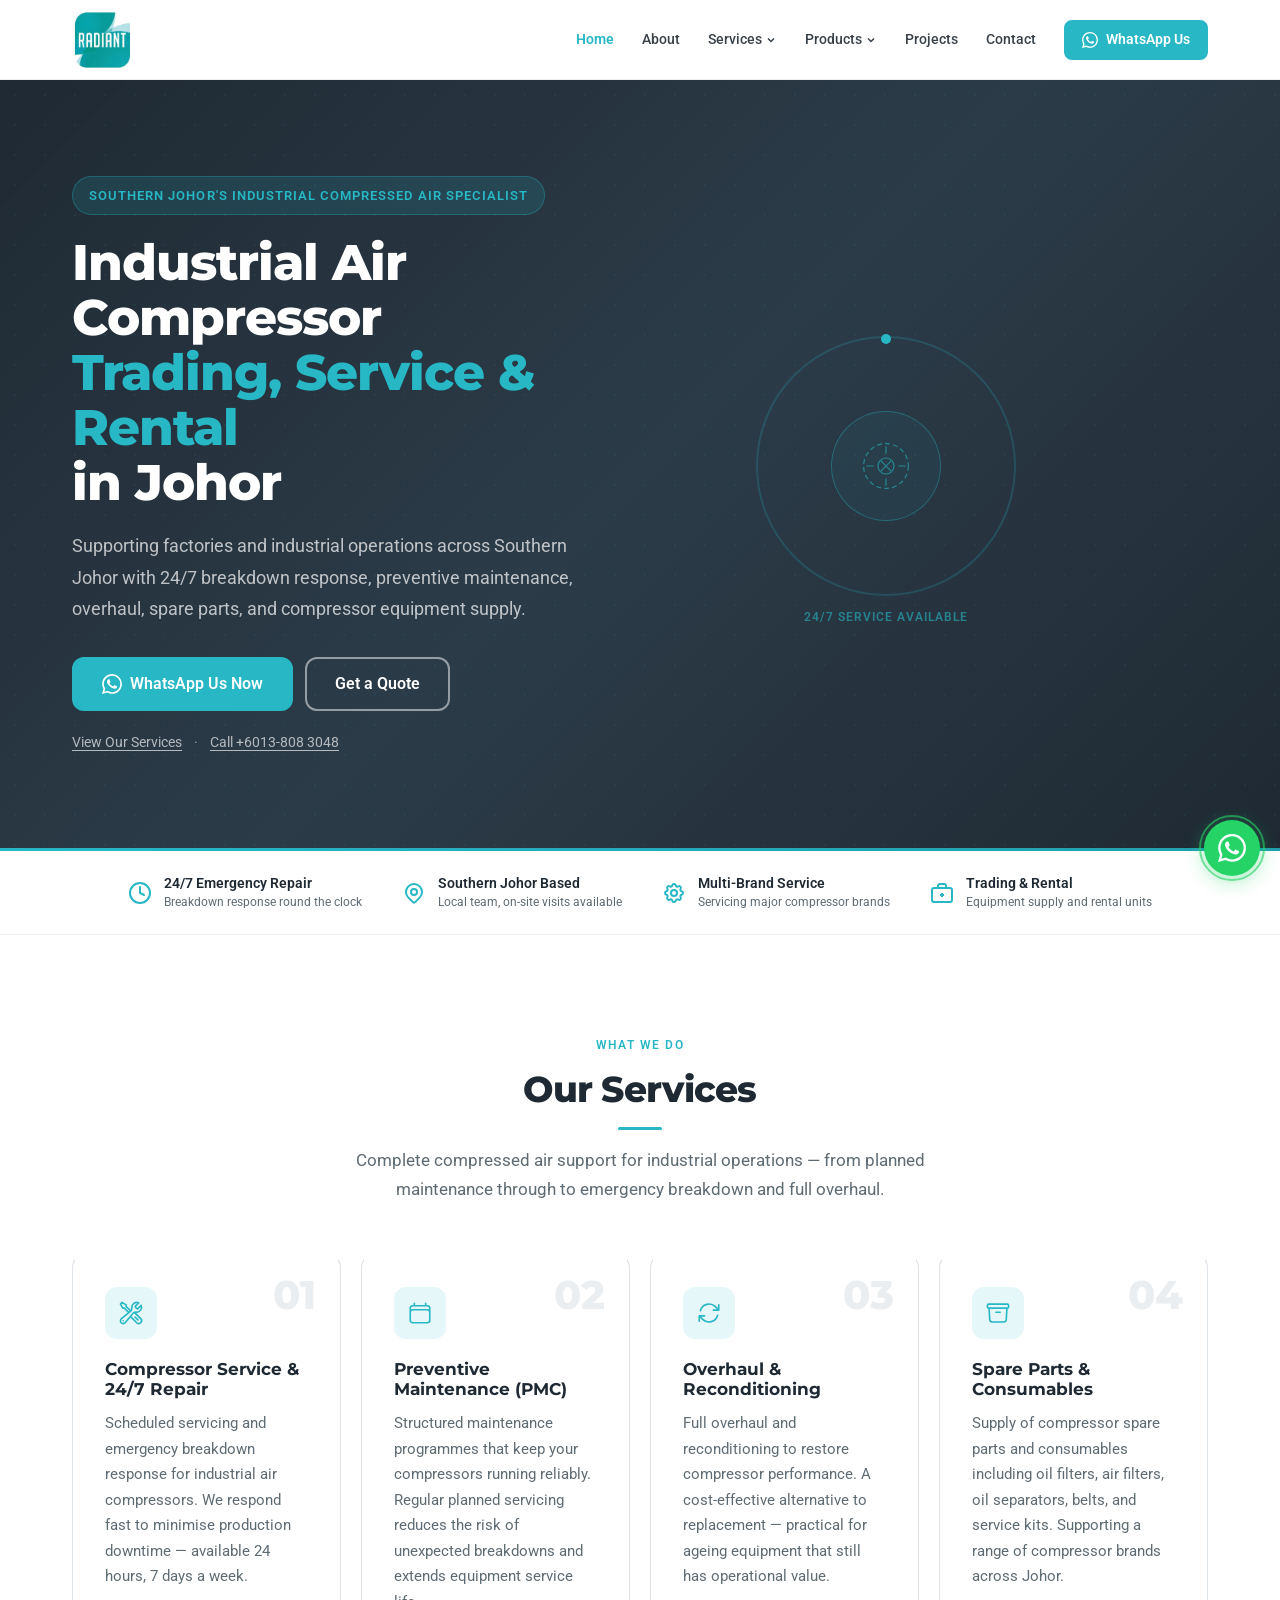
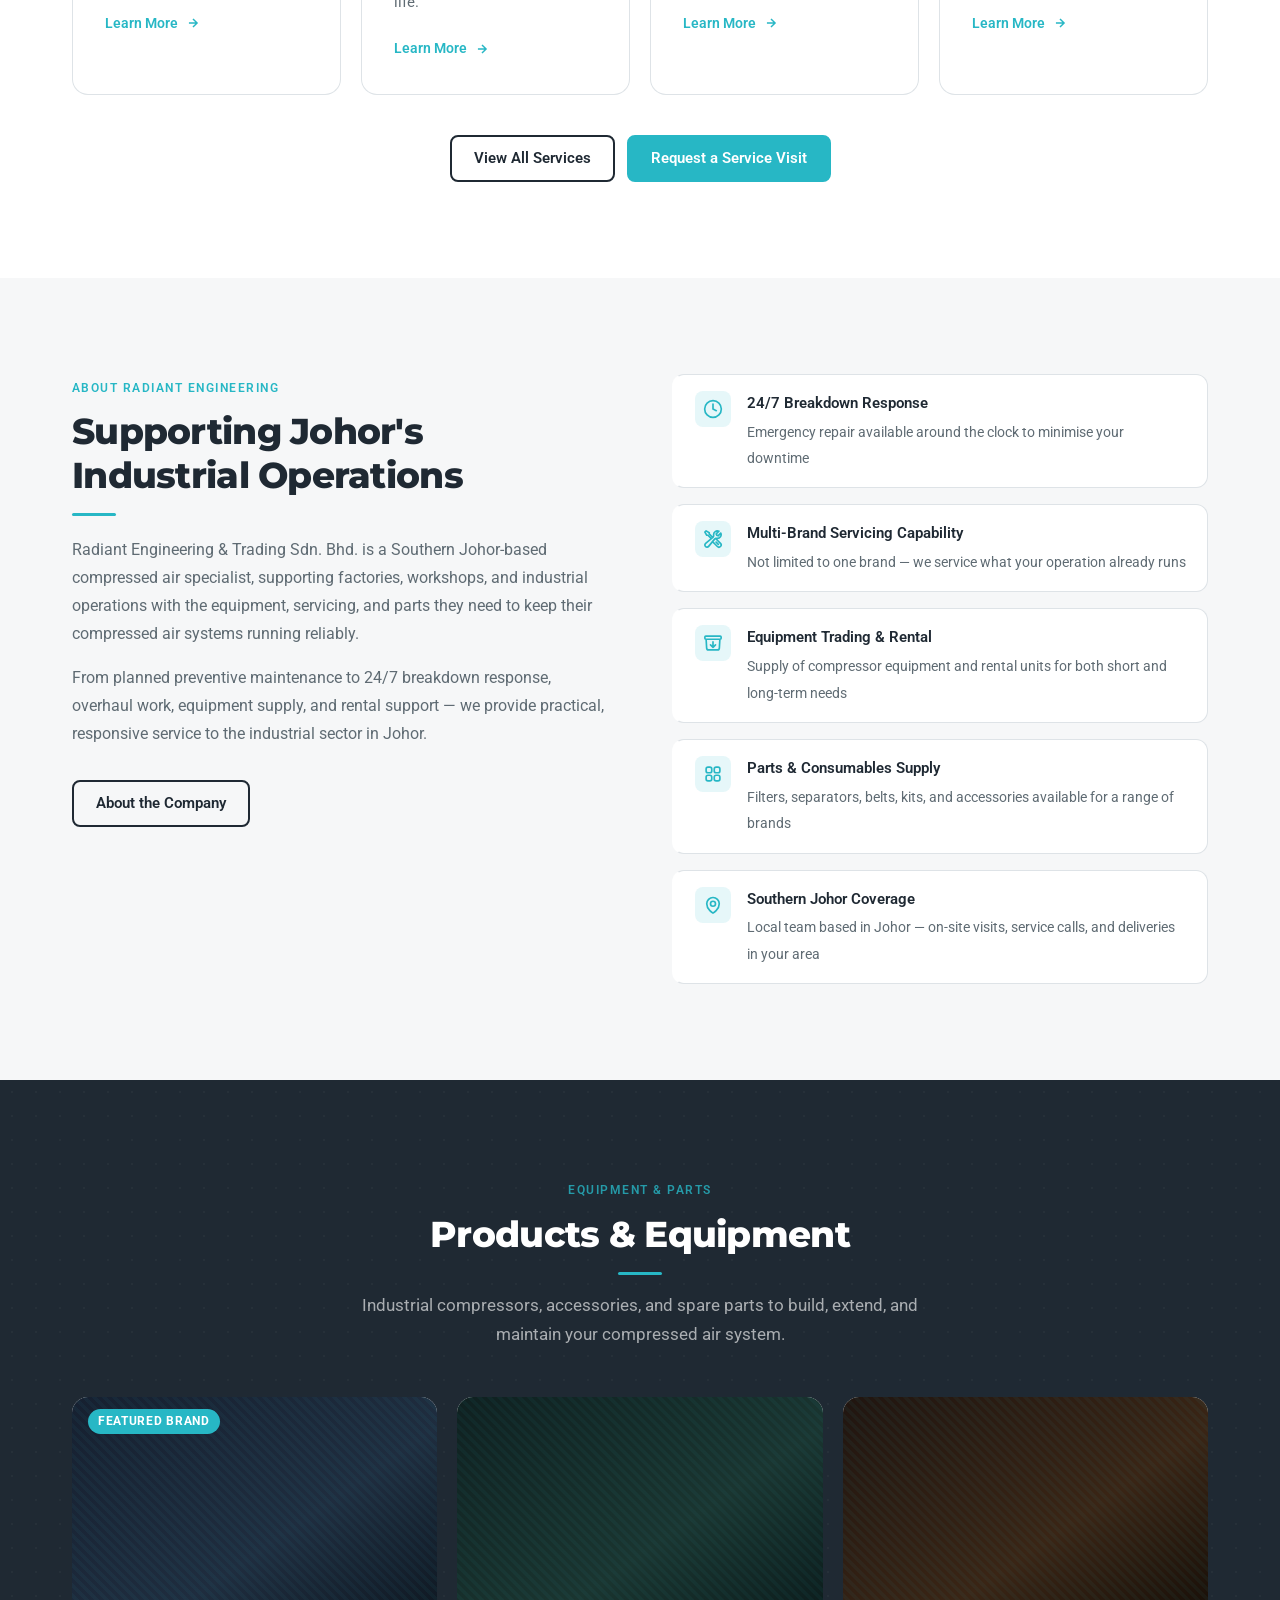
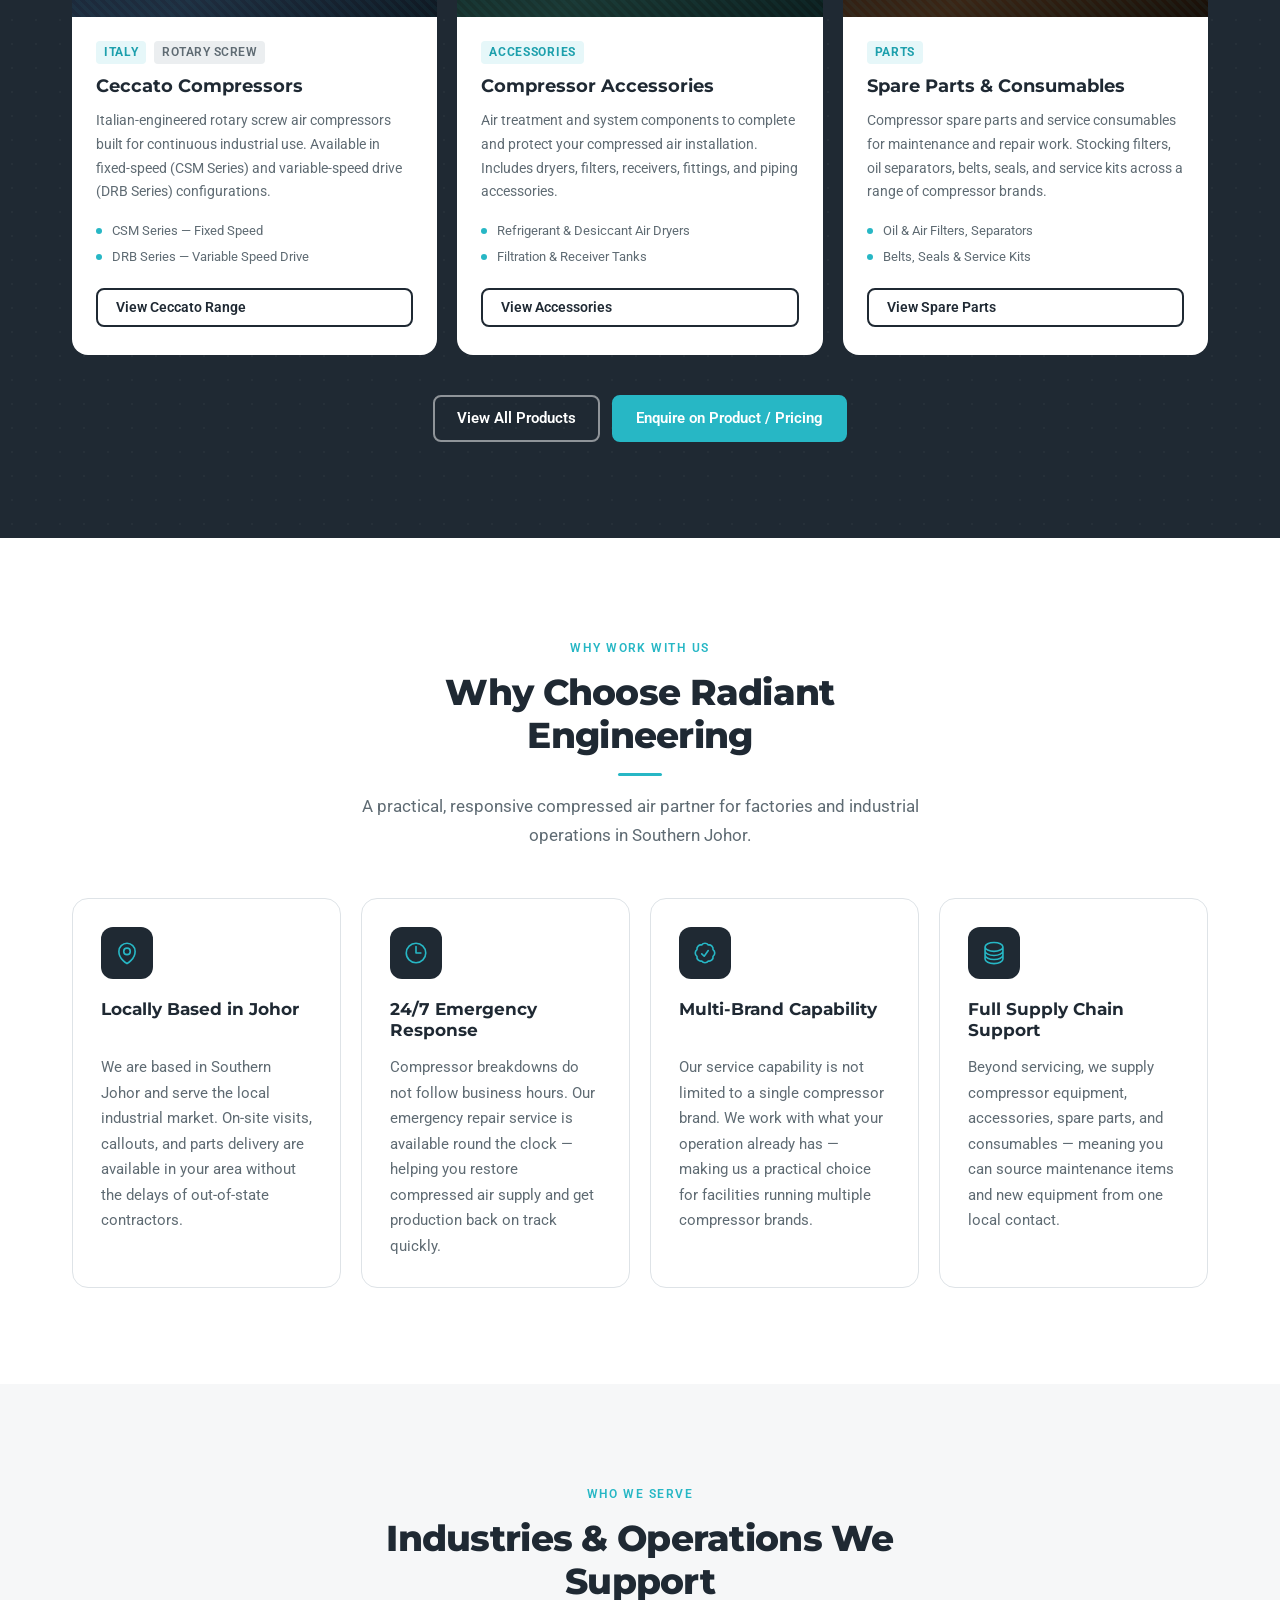
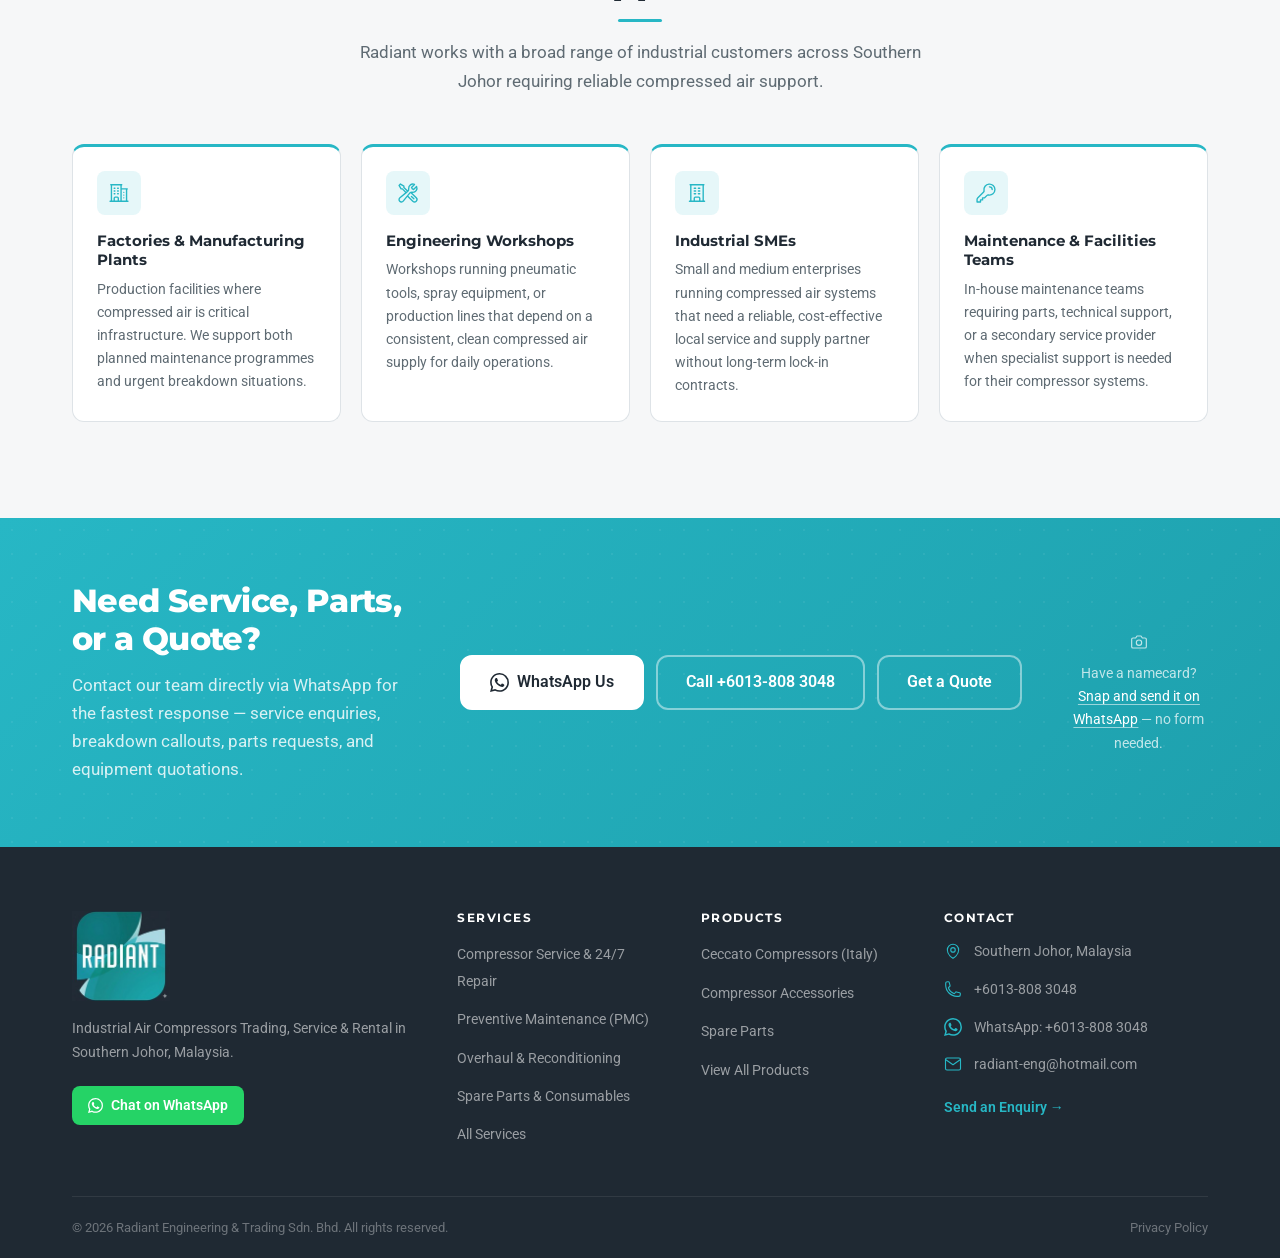
==== commit 87f4a2bf: "Updated Layout" ====
--- a/index.html
+++ b/index.html
@@ -426,7 +426,7 @@
 
                 <article class="product-card">
                     <div class="product-card-visual product-card-visual--parts">
-                        <img src="images/products/spare-parts.jpg" alt="Compressor spare parts and service consumables" loading="lazy" class="product-card-img" onerror="this.style.display='none'">
+                        <img src="images/products/spare-parts.webp" alt="Inline compressed air filters in original packaging" loading="lazy" class="product-card-img" onerror="this.style.display='none'">
                     </div>
                     <div class="product-card-body">
                         <div class="product-card-meta">
@@ -637,6 +637,10 @@
                         <svg class="footer-contact-icon" viewBox="0 0 24 24" fill="currentColor" aria-hidden="true"><path d="M17.472 14.382c-.297-.149-1.758-.867-2.03-.967-.273-.099-.471-.148-.67.15-.197.297-.767.966-.94 1.164-.173.199-.347.223-.644.075-.297-.15-1.255-.463-2.39-1.475-.883-.788-1.48-1.761-1.653-2.059-.173-.297-.018-.458.13-.606.134-.133.298-.347.446-.52.149-.174.198-.298.298-.497.099-.198.05-.371-.025-.52-.075-.149-.669-1.612-.916-2.207-.242-.579-.487-.5-.669-.51-.173-.008-.371-.01-.57-.01-.198 0-.52.074-.792.372-.272.297-1.04 1.016-1.04 2.479 0 1.462 1.065 2.875 1.213 3.074.149.198 2.096 3.2 5.077 4.487.709.306 1.262.489 1.694.625.712.227 1.36.195 1.871.118.571-.085 1.758-.719 2.006-1.413.248-.694.248-1.289.173-1.413-.074-.124-.272-.198-.57-.347m-5.421 7.403h-.004a9.87 9.87 0 01-5.031-1.378l-.361-.214-3.741.982.998-3.648-.235-.374a9.86 9.86 0 01-1.51-5.26c.001-5.45 4.436-9.884 9.888-9.884 2.64 0 5.122 1.03 6.988 2.898a9.825 9.825 0 012.893 6.994c-.003 5.45-4.437 9.884-9.885 9.884m8.413-18.297A11.815 11.815 0 0012.05 0C5.495 0 .16 5.335.157 11.892c0 2.096.547 4.142 1.588 5.945L.057 24l6.305-1.654a11.882 11.882 0 005.683 1.448h.005c6.554 0 11.89-5.335 11.893-11.893a11.821 11.821 0 00-3.48-8.413z"/></svg>
                         <a href="https://wa.me/60138083048" target="_blank" rel="noopener noreferrer">WhatsApp: +6013-808 3048</a>
                     </li>
+                    <li>
+                        <svg class="footer-contact-icon" viewBox="0 0 24 24" fill="none" stroke="currentColor" stroke-width="1.5" aria-hidden="true"><path stroke-linecap="round" stroke-linejoin="round" d="M4 4h16c1.1 0 2 .9 2 2v12c0 1.1-.9 2-2 2H4c-1.1 0-2-.9-2-2V6c0-1.1.9-2 2-2z"/><polyline stroke-linecap="round" stroke-linejoin="round" points="22,6 12,13 2,6"/></svg>
+                        <a href="mailto:radiant-eng@hotmail.com">radiant-eng@hotmail.com</a>
+                    </li>
                 </ul>
                 <a href="contact.html" class="footer-contact-cta">Send an Enquiry →</a>
             </div>
--- a/css/styles.css
+++ b/css/styles.css
@@ -86,6 +86,26 @@
     --sh-card:      0 2px 12px rgba(31,41,51,0.07);
     --sh-card-up:   0 8px 28px rgba(31,41,51,0.13);
 
+    /* ---- RADIUS ALIASES (mirror --r-* for component CSS that uses --radius-* naming) ---- */
+    --radius-sm: var(--r-sm);    /* 4px  */
+    --radius-md: var(--r-md);    /* 8px  */
+    --radius-lg: var(--r-lg);    /* 12px */
+    --radius-xl: var(--r-xl);    /* 16px */
+
+    /* ---- SHADOW ALIASES (mirror --sh-* for component CSS that uses --shadow-* naming) ---- */
+    --shadow-card:       var(--sh-card);     /* 0 2px 12px rgba(31,41,51,0.07) */
+    --shadow-card-hover: var(--sh-card-up);  /* 0 8px 28px rgba(31,41,51,0.13) */
+
+    /* ---- SPACING (fill gap in scale) ---- */
+    --sp-7: 1.75rem;   /* 28px — between sp-6 (24px) and sp-8 (32px) */
+
+    /* ---- NEUTRALS (fill gap in gray scale) ---- */
+    --gray-600: #505A63;   /* Between gray-500 (#5F6B73) and gray-700 (#384049) */
+
+    /* ---- TYPOGRAPHY TOKENS ---- */
+    --fs-base: 1rem;       /* 16px — body base size */
+    --fs-xl:   1.25rem;    /* 20px — larger body / intro text */
+
     /* ---- TRANSITIONS ---- */
     --t:     0.2s ease;
     --t-lg:  0.35s ease;
@@ -1107,6 +1127,8 @@
     border: 1px solid var(--border);
     border-radius: var(--r-xl);
     transition: box-shadow var(--t-lg), border-color var(--t-lg), transform var(--t-lg);
+    display: flex;
+    flex-direction: column;
 }
 .why-card:hover {
     box-shadow: var(--sh-card-up);
@@ -1133,6 +1155,9 @@
     font-weight: 700;
     color: var(--charcoal);
     margin-bottom: var(--sp-3);
+    min-height: 2.75rem; /* reserves 2 lines — keeps desc aligned across cards */
+    display: flex;
+    align-items: flex-start;
 }
 
 .why-card-desc {
@@ -1140,6 +1165,7 @@
     font-size: 0.9375rem;
     color: var(--text-muted);
     line-height: 1.7;
+    flex: 1;
 }
 
 
@@ -2023,6 +2049,20 @@
     transition: color var(--t);
 }
 
+.brand-logos-panel {
+    margin: 1.25rem 0;
+    background: var(--white);
+    border-radius: 8px;
+    padding: 1rem 1.25rem;
+    overflow: hidden;
+}
+
+.brand-logos-panel img {
+    width: 100%;
+    height: auto;
+    display: block;
+}
+
 
 /* =============================================================
    26. Services Page
@@ -3108,3 +3148,74 @@
     .proj-grid { grid-template-columns: 1fr; }
     .proj-proof-grid { grid-template-columns: 1fr; }
 }
+
+
+/* =============================================================
+   §31 — FAQ Accordion
+   ============================================================= */
+
+.faq-section { background: var(--white); }
+
+.faq-list {
+    max-width: 760px;
+    margin: 0 auto;
+}
+
+.faq-item {
+    border-bottom: 1px solid var(--border);
+}
+
+.faq-item:first-child {
+    border-top: 1px solid var(--border);
+}
+
+.faq-question {
+    display: flex;
+    justify-content: space-between;
+    align-items: center;
+    gap: 1rem;
+    padding: 1.25rem 0;
+    font-family: 'Roboto', sans-serif;
+    font-size: 1rem;
+    font-weight: 600;
+    color: var(--charcoal);
+    cursor: pointer;
+    list-style: none;
+    transition: color var(--t);
+}
+
+.faq-question::-webkit-details-marker { display: none; }
+
+.faq-question::after {
+    content: '';
+    flex-shrink: 0;
+    width: 20px;
+    height: 20px;
+    background-color: var(--teal-pale);
+    border-radius: 50%;
+    background-image: url("data:image/svg+xml,%3Csvg xmlns='http://www.w3.org/2000/svg' viewBox='0 0 24 24' fill='none' stroke='%2327B7C5' stroke-width='2.5' stroke-linecap='round' stroke-linejoin='round'%3E%3Cpath d='M6 9l6 6 6-6'/%3E%3C/svg%3E");
+    background-size: 14px 14px;
+    background-repeat: no-repeat;
+    background-position: center;
+    transition: transform var(--t), background-color var(--t);
+}
+
+.faq-item[open] .faq-question {
+    color: var(--teal);
+}
+
+.faq-item[open] .faq-question::after {
+    transform: rotate(180deg);
+    background-color: var(--teal);
+    background-image: url("data:image/svg+xml,%3Csvg xmlns='http://www.w3.org/2000/svg' viewBox='0 0 24 24' fill='none' stroke='%23ffffff' stroke-width='2.5' stroke-linecap='round' stroke-linejoin='round'%3E%3Cpath d='M6 9l6 6 6-6'/%3E%3C/svg%3E");
+}
+
+.faq-answer {
+    padding: 0 0 1.25rem;
+    font-size: 0.95rem;
+    line-height: 1.7;
+    color: var(--text-muted);
+    border-left: 3px solid var(--teal);
+    padding-left: 1rem;
+    margin-left: 0;
+}
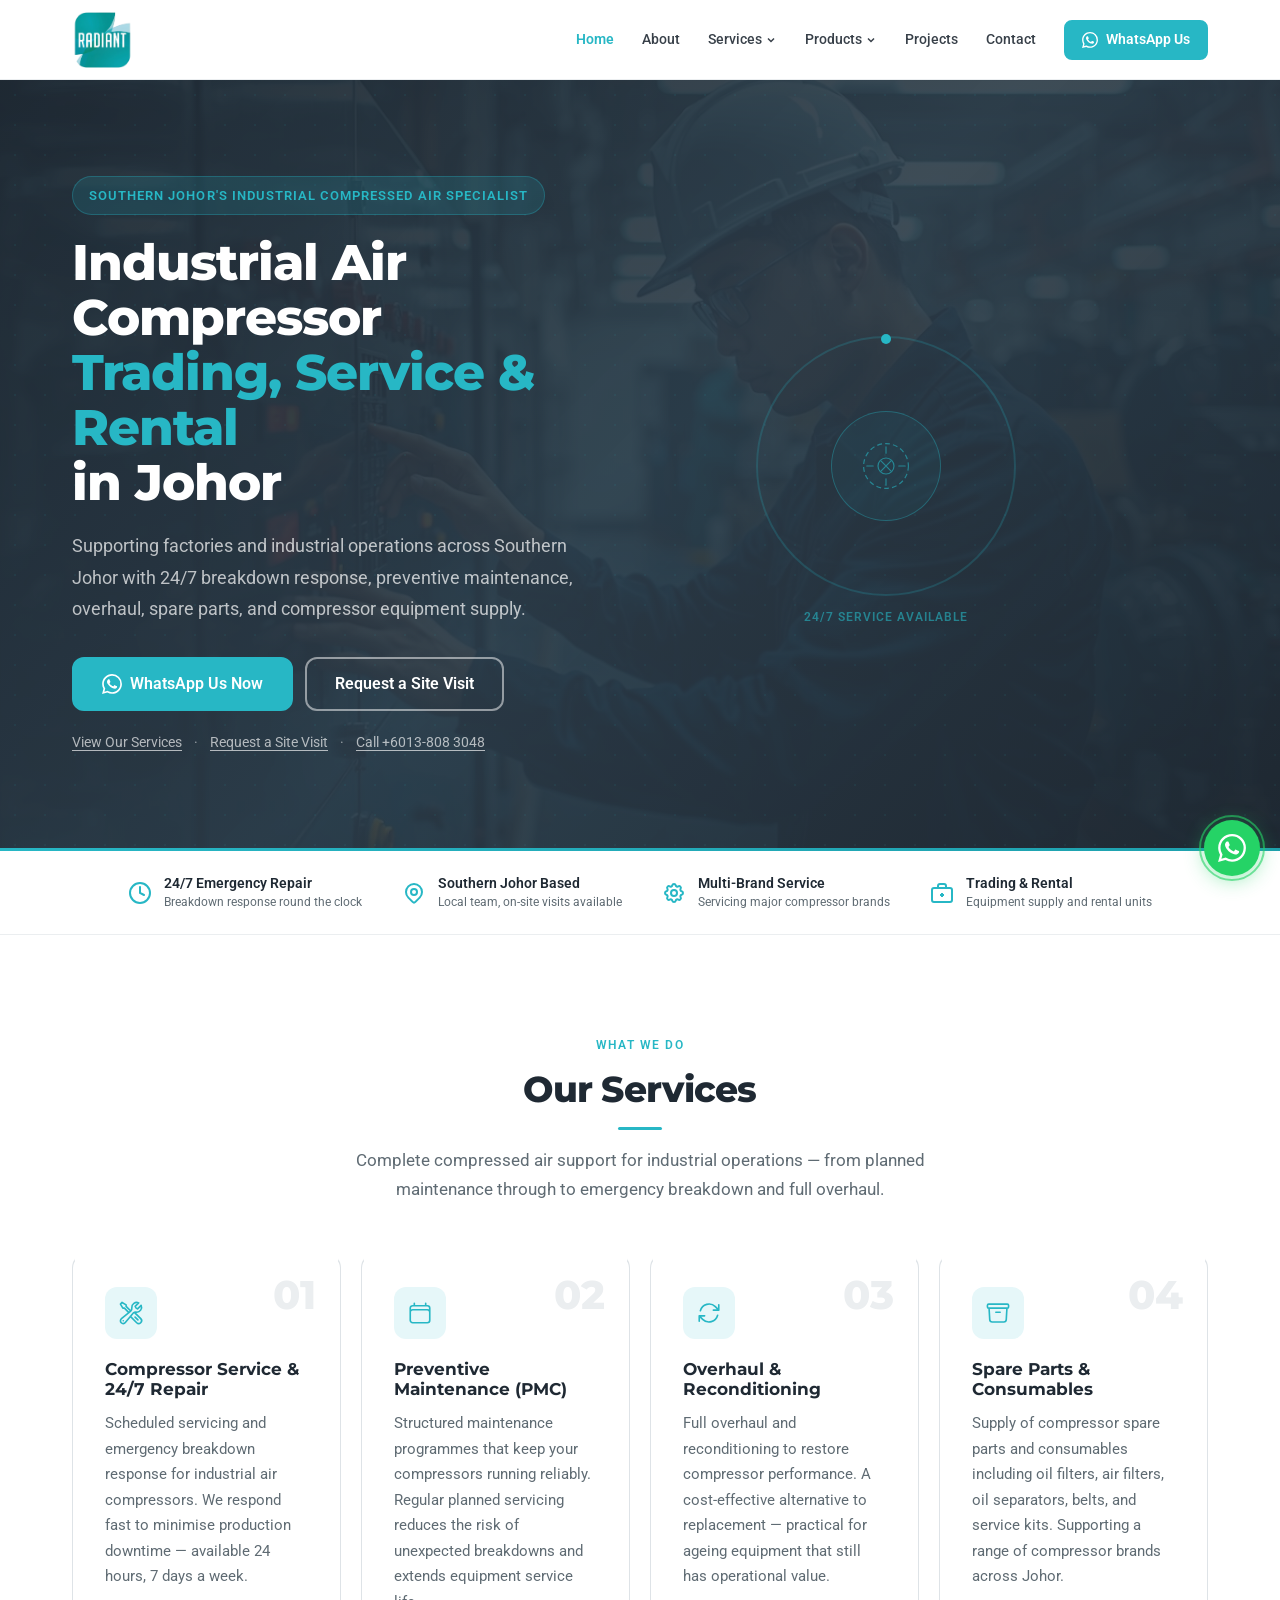
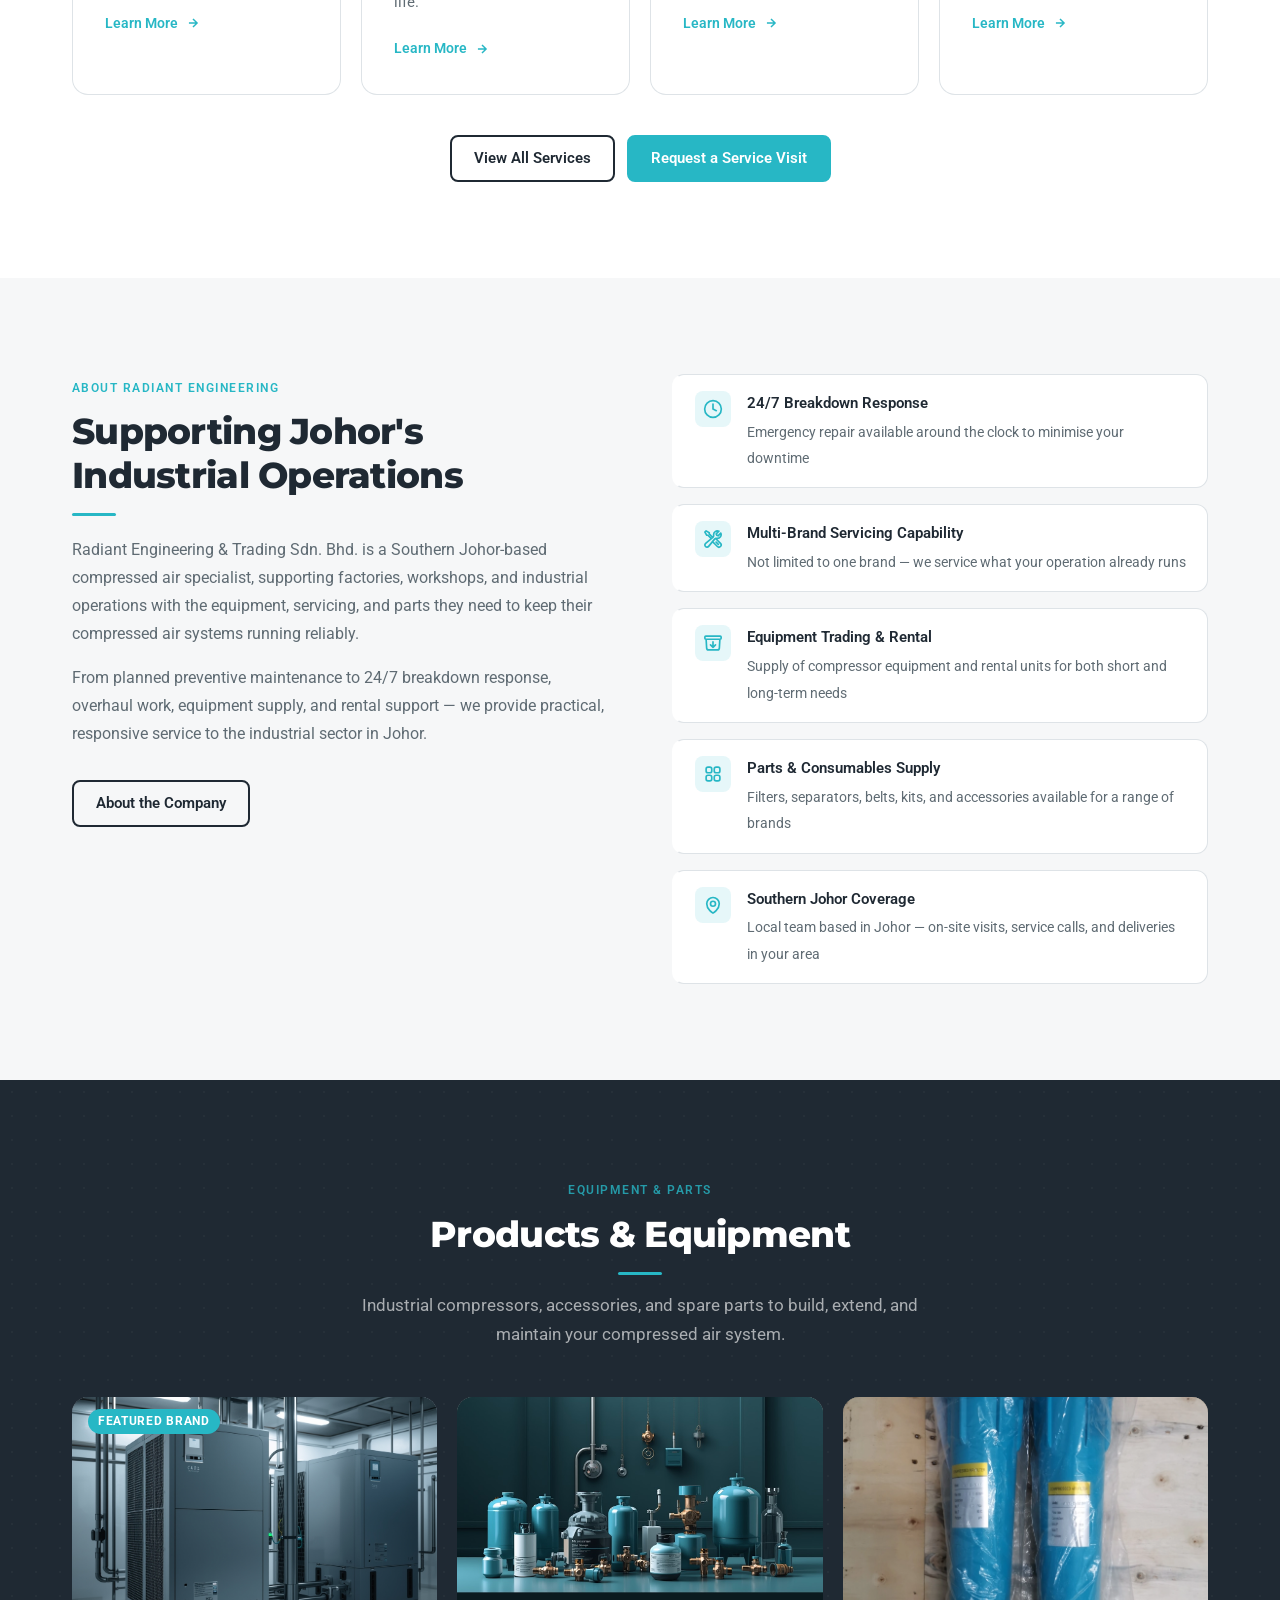
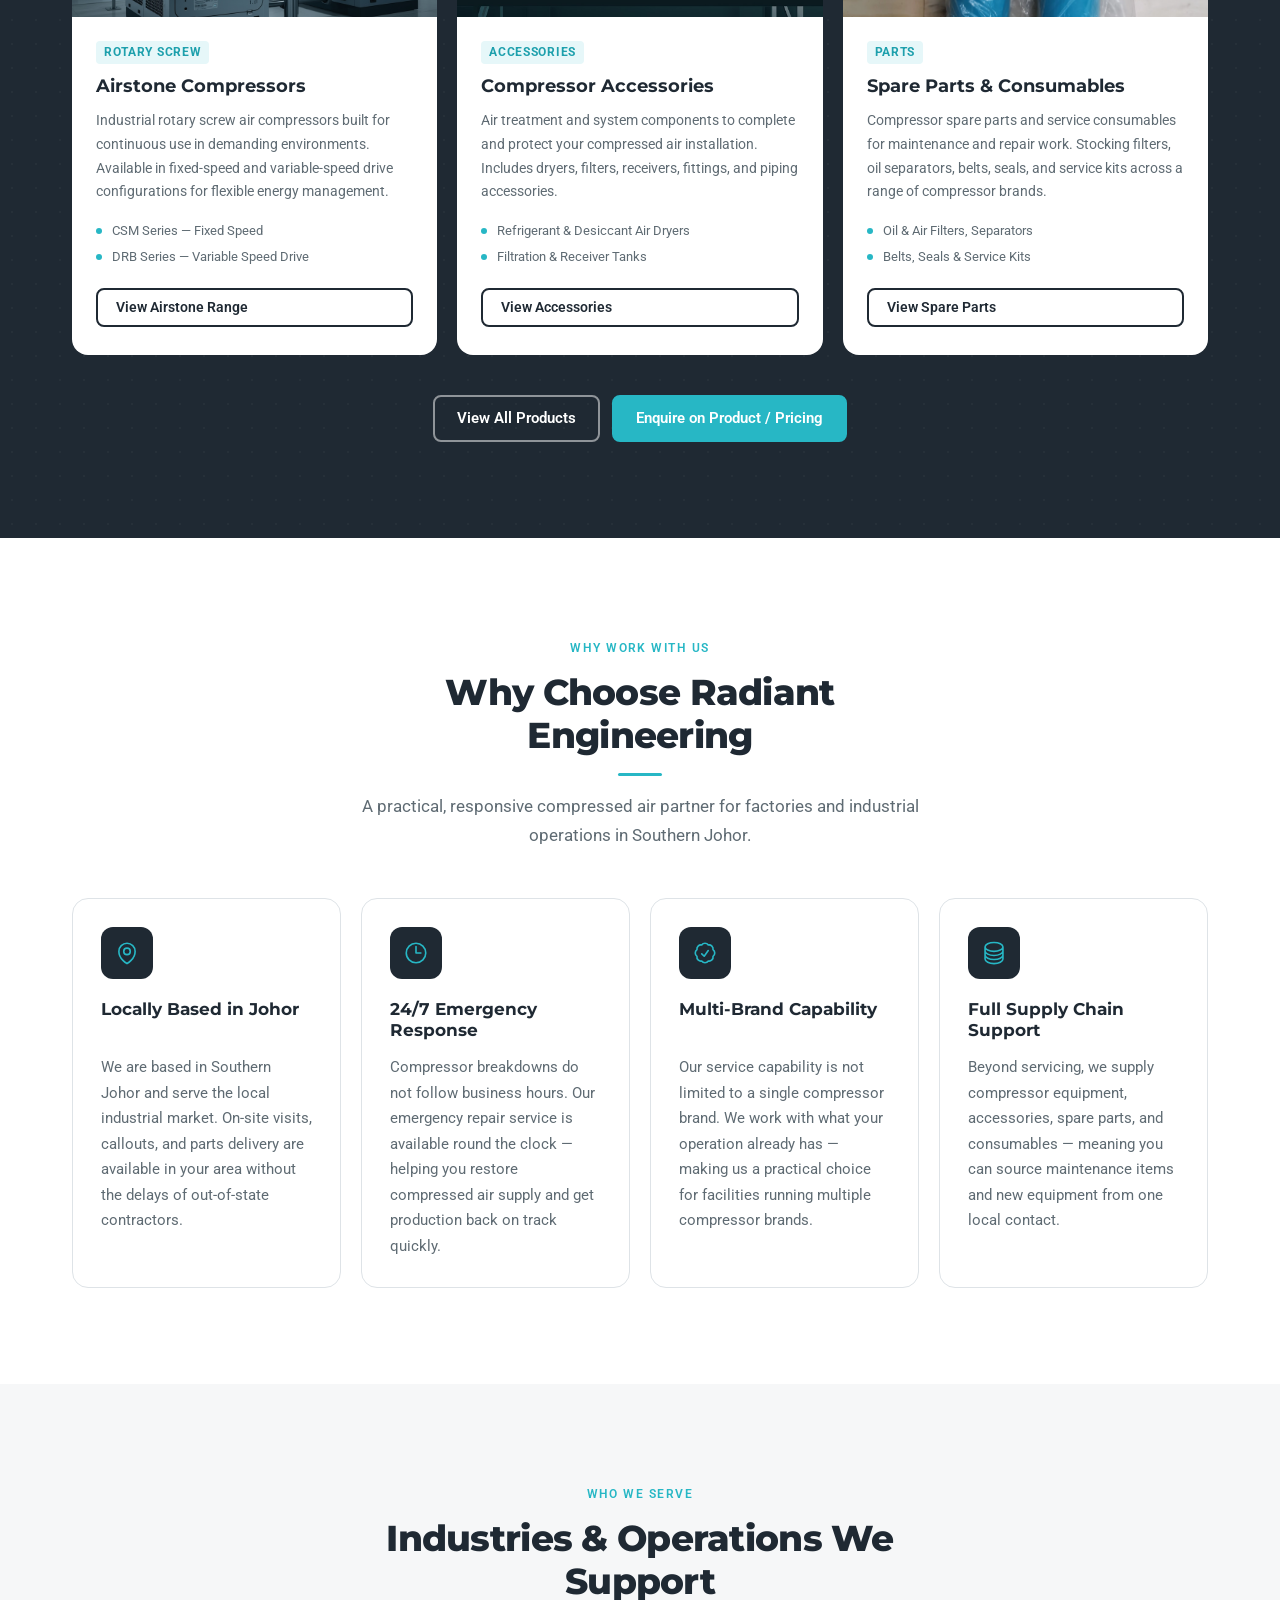
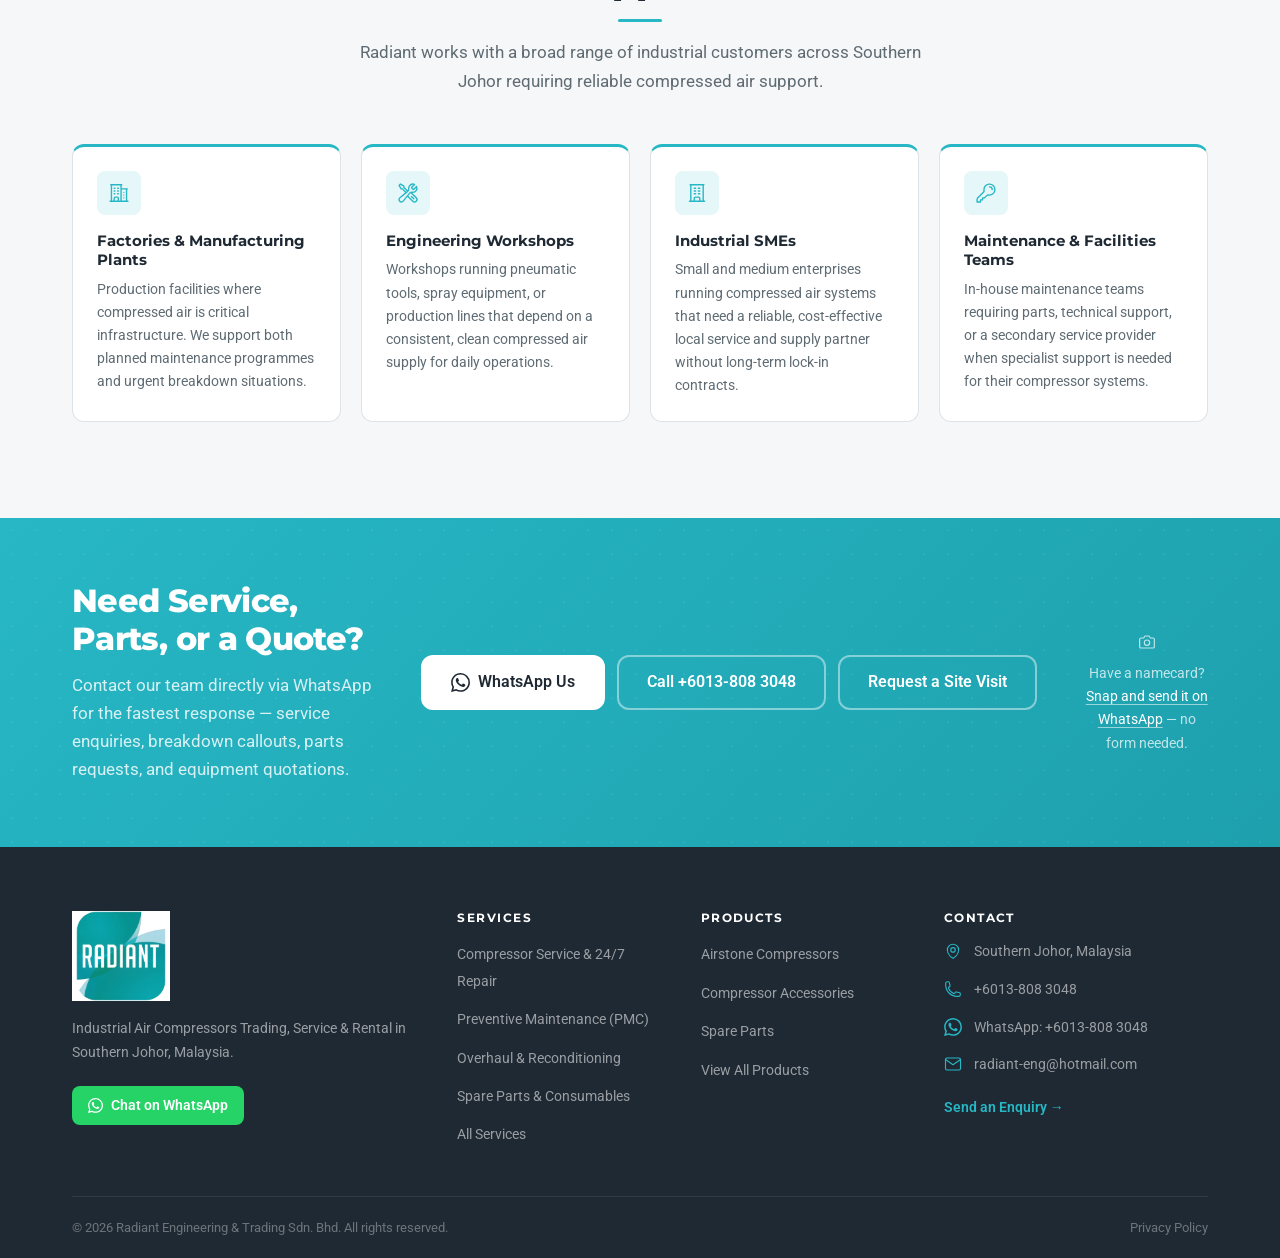
==== commit 3d12a8e2: "Preliminary Update" ====
--- a/index.html
+++ b/index.html
@@ -2,7 +2,9 @@
 <html lang="en">
 <head>
     <meta charset="UTF-8">
-    <link rel="icon" type="image/jpeg" href="[data-uri]">
+    <link rel="icon" type="image/png" sizes="32x32" href="assets/brand/favicon/favicon-32x32.png">
+    <link rel="icon" type="image/png" sizes="16x16" href="assets/brand/favicon/favicon-16x16.png">
+    <link rel="apple-touch-icon" sizes="180x180" href="assets/brand/favicon/apple-touch-icon.png">
     <meta name="viewport" content="width=device-width, initial-scale=1.0">
     <title>Industrial Air Compressor Service &amp; Supply in Johor | Radiant Engineering</title>
     <meta name="description" content="Radiant Engineering &amp; Trading — air compressor servicing, 24/7 breakdown repair, preventive maintenance, overhaul, spare parts, and equipment supply in Southern Johor, Malaysia.">
@@ -68,7 +70,7 @@
             <!-- Logo -->
             <a href="index.html" class="logo" aria-label="Radiant Engineering — Home">
                 <img
-                    src="[data-uri]"
+                    src="assets/brand/logo/logo-primary.png"
                     alt="Radiant Engineering"
                     class="logo-img"
                     width="160" height="48"
@@ -101,7 +103,7 @@
                             <svg class="nav-chevron" viewBox="0 0 16 16" fill="none" stroke="currentColor" stroke-width="2" aria-hidden="true"><path d="M4 6l4 4 4-4"/></svg>
                         </a>
                         <ul class="dropdown" role="menu">
-                            <li role="menuitem"><a href="products/ceccato.html">Ceccato (Italy)</a></li>
+                            <li role="menuitem"><a href="products/airstone.html">Airstone Compressors</a></li>
                             <li role="menuitem"><a href="products/compressor-accessories.html">Compressor Accessories</a></li>
                             <li role="menuitem"><a href="products/spare-parts.html">Spare Parts</a></li>
                         </ul>
@@ -157,10 +159,12 @@
                                 <svg width="20" height="20" viewBox="0 0 24 24" fill="currentColor" aria-hidden="true"><path d="M17.472 14.382c-.297-.149-1.758-.867-2.03-.967-.273-.099-.471-.148-.67.15-.197.297-.767.966-.94 1.164-.173.199-.347.223-.644.075-.297-.15-1.255-.463-2.39-1.475-.883-.788-1.48-1.761-1.653-2.059-.173-.297-.018-.458.13-.606.134-.133.298-.347.446-.52.149-.174.198-.298.298-.497.099-.198.05-.371-.025-.52-.075-.149-.669-1.612-.916-2.207-.242-.579-.487-.5-.669-.51-.173-.008-.371-.01-.57-.01-.198 0-.52.074-.792.372-.272.297-1.04 1.016-1.04 2.479 0 1.462 1.065 2.875 1.213 3.074.149.198 2.096 3.2 5.077 4.487.709.306 1.262.489 1.694.625.712.227 1.36.195 1.871.118.571-.085 1.758-.719 2.006-1.413.248-.694.248-1.289.173-1.413-.074-.124-.272-.198-.57-.347m-5.421 7.403h-.004a9.87 9.87 0 01-5.031-1.378l-.361-.214-3.741.982.998-3.648-.235-.374a9.86 9.86 0 01-1.51-5.26c.001-5.45 4.436-9.884 9.888-9.884 2.64 0 5.122 1.03 6.988 2.898a9.825 9.825 0 012.893 6.994c-.003 5.45-4.437 9.884-9.885 9.884m8.413-18.297A11.815 11.815 0 0012.05 0C5.495 0 .16 5.335.157 11.892c0 2.096.547 4.142 1.588 5.945L.057 24l6.305-1.654a11.882 11.882 0 005.683 1.448h.005c6.554 0 11.89-5.335 11.893-11.893a11.821 11.821 0 00-3.48-8.413z"/></svg>
                                 WhatsApp Us Now
                             </a>
-                            <a href="contact.html" class="btn btn-outline-light btn-lg">Get a Quote</a>
+                            <a href="contact.html" class="btn btn-outline-light btn-lg">Request a Site Visit</a>
                         </div>
                         <div class="hero-sub-cta">
                             <a href="services.html">View Our Services</a>
+                            <span aria-hidden="true">·</span>
+                            <a href="contact.html">Request a Site Visit</a>
                             <span aria-hidden="true">·</span>
                             <a href="tel:+60138083048">Call +6013-808 3048</a>
                         </div>
@@ -387,22 +391,21 @@
             <div class="products-grid">
 
                 <article class="product-card">
-                    <div class="product-card-visual product-card-visual--ceccato">
-                        <img src="images/products/ceccato-compressor.jpg" alt="Ceccato industrial rotary screw air compressor" loading="lazy" class="product-card-img" onerror="this.style.display='none'">
+                    <div class="product-card-visual product-card-visual--airstone">
+                        <img src="images/products/ceccato-compressor.jpg" alt="Airstone industrial rotary screw air compressor" loading="lazy" class="product-card-img" onerror="this.style.display='none'">
                         <div class="product-card-badge">Featured Brand</div>
                     </div>
                     <div class="product-card-body">
                         <div class="product-card-meta">
-                            <span class="product-tag">Italy</span>
-                            <span class="product-tag-sub">Rotary Screw</span>
-                        </div>
-                        <h3 class="product-card-title">Ceccato Compressors</h3>
-                        <p class="product-card-desc">Italian-engineered rotary screw air compressors built for continuous industrial use. Available in fixed-speed (CSM Series) and variable-speed drive (DRB Series) configurations.</p>
+                            <span class="product-tag">Rotary Screw</span>
+                        </div>
+                        <h3 class="product-card-title">Airstone Compressors</h3>
+                        <p class="product-card-desc">Industrial rotary screw air compressors built for continuous use in demanding environments. Available in fixed-speed and variable-speed drive configurations for flexible energy management.</p>
                         <ul class="product-series-list">
                             <li>CSM Series — Fixed Speed</li>
                             <li>DRB Series — Variable Speed Drive</li>
                         </ul>
-                        <a href="products/ceccato.html" class="btn btn-product">View Ceccato Range</a>
+                        <a href="products/airstone.html" class="btn btn-product">View Airstone Range</a>
                     </div>
                 </article>
 
@@ -563,7 +566,7 @@
                         WhatsApp Us
                     </a>
                     <a href="tel:+60138083048" class="btn btn-cta-secondary">Call +6013-808 3048</a>
-                    <a href="contact.html" class="btn btn-cta-secondary">Get a Quote</a>
+                    <a href="contact.html" class="btn btn-cta-secondary">Request a Site Visit</a>
                 </div>
                 <!-- Namecard secondary CTA -->
                 <div class="cta-namecard">
@@ -588,7 +591,7 @@
             <!-- Brand -->
             <div class="footer-col footer-col--brand">
                 <a href="index.html" class="footer-logo">
-                    <img src="[data-uri]" alt="Radiant Engineering" width="140" height="42">
+                    <img src="assets/brand/logo/logo-primary.png" alt="Radiant Engineering" width="140" height="42">
                     <span class="footer-logo-fallback" id="footer-logo-fallback">RADIANT ENGINEERING</span>
                 </a>
                 <p class="footer-tagline">Industrial Air Compressors Trading, Service &amp; Rental in Southern Johor, Malaysia.</p>
@@ -614,7 +617,7 @@
             <div class="footer-col">
                 <h3 class="footer-heading">Products</h3>
                 <ul class="footer-links">
-                    <li><a href="products/ceccato.html">Ceccato Compressors (Italy)</a></li>
+                    <li><a href="products/airstone.html">Airstone Compressors</a></li>
                     <li><a href="products/compressor-accessories.html">Compressor Accessories</a></li>
                     <li><a href="products/spare-parts.html">Spare Parts</a></li>
                     <li><a href="products.html">View All Products</a></li>
@@ -701,6 +704,17 @@
     window.addEventListener('scroll', function () {
         siteHeader.classList.toggle('is-scrolled', window.scrollY > 8);
     }, { passive: true });
+
+    // Mobile dropdown toggle
+    document.querySelectorAll('.has-dropdown').forEach(function(item) {
+        var link = item.querySelector('.nav-link');
+        link.addEventListener('click', function(e) {
+            if (window.innerWidth < 1024) {
+                e.preventDefault();
+                item.classList.toggle('is-open');
+            }
+        });
+    });
 </script>
 
 </body>
--- a/css/styles.css
+++ b/css/styles.css
@@ -992,7 +992,7 @@
     overflow: hidden;
     display: flex; align-items: center; justify-content: center;
 }
-.product-card-visual--ceccato   { background: linear-gradient(145deg, #162030 0%, #1F2D3F 60%, #0F1822 100%); }
+.product-card-visual--airstone  { background: linear-gradient(145deg, #162030 0%, #1F2D3F 60%, #0F1822 100%); }
 .product-card-visual--accessories { background: linear-gradient(145deg, #0F2020 0%, #1A3530 60%, #0C1C1C 100%); }
 .product-card-visual--parts       { background: linear-gradient(145deg, #201510 0%, #3A2515 60%, #180F08 100%); }
 
@@ -1536,7 +1536,8 @@
         display: none;
     }
     .nav-item.has-dropdown:hover .dropdown,
-    .nav-item.has-dropdown:focus-within .dropdown { display: block; }
+    .nav-item.has-dropdown:focus-within .dropdown,
+    .nav-item.has-dropdown.is-open .dropdown { display: block; }
     .dropdown li a { padding: var(--sp-2) var(--sp-4); font-size: 0.9rem; }
     .dropdown-divider { margin: var(--sp-2) var(--sp-3); }
 }
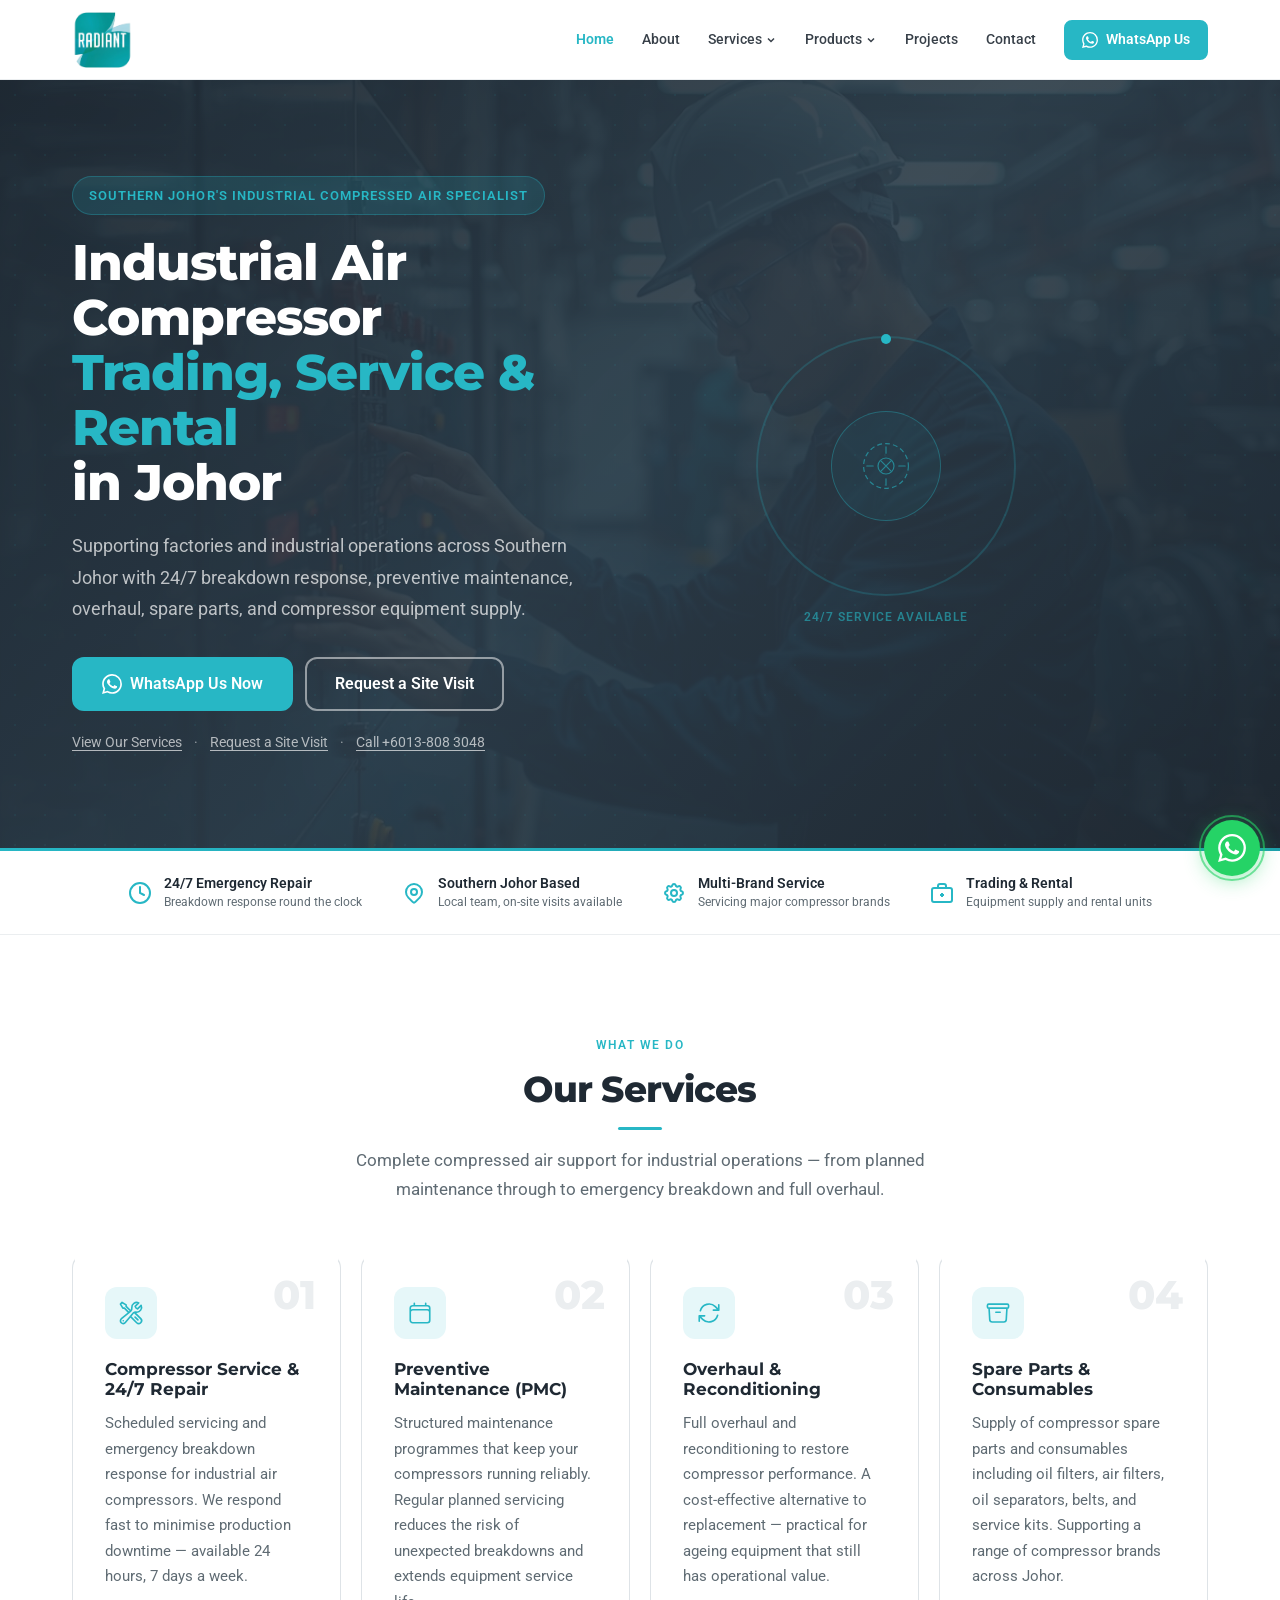
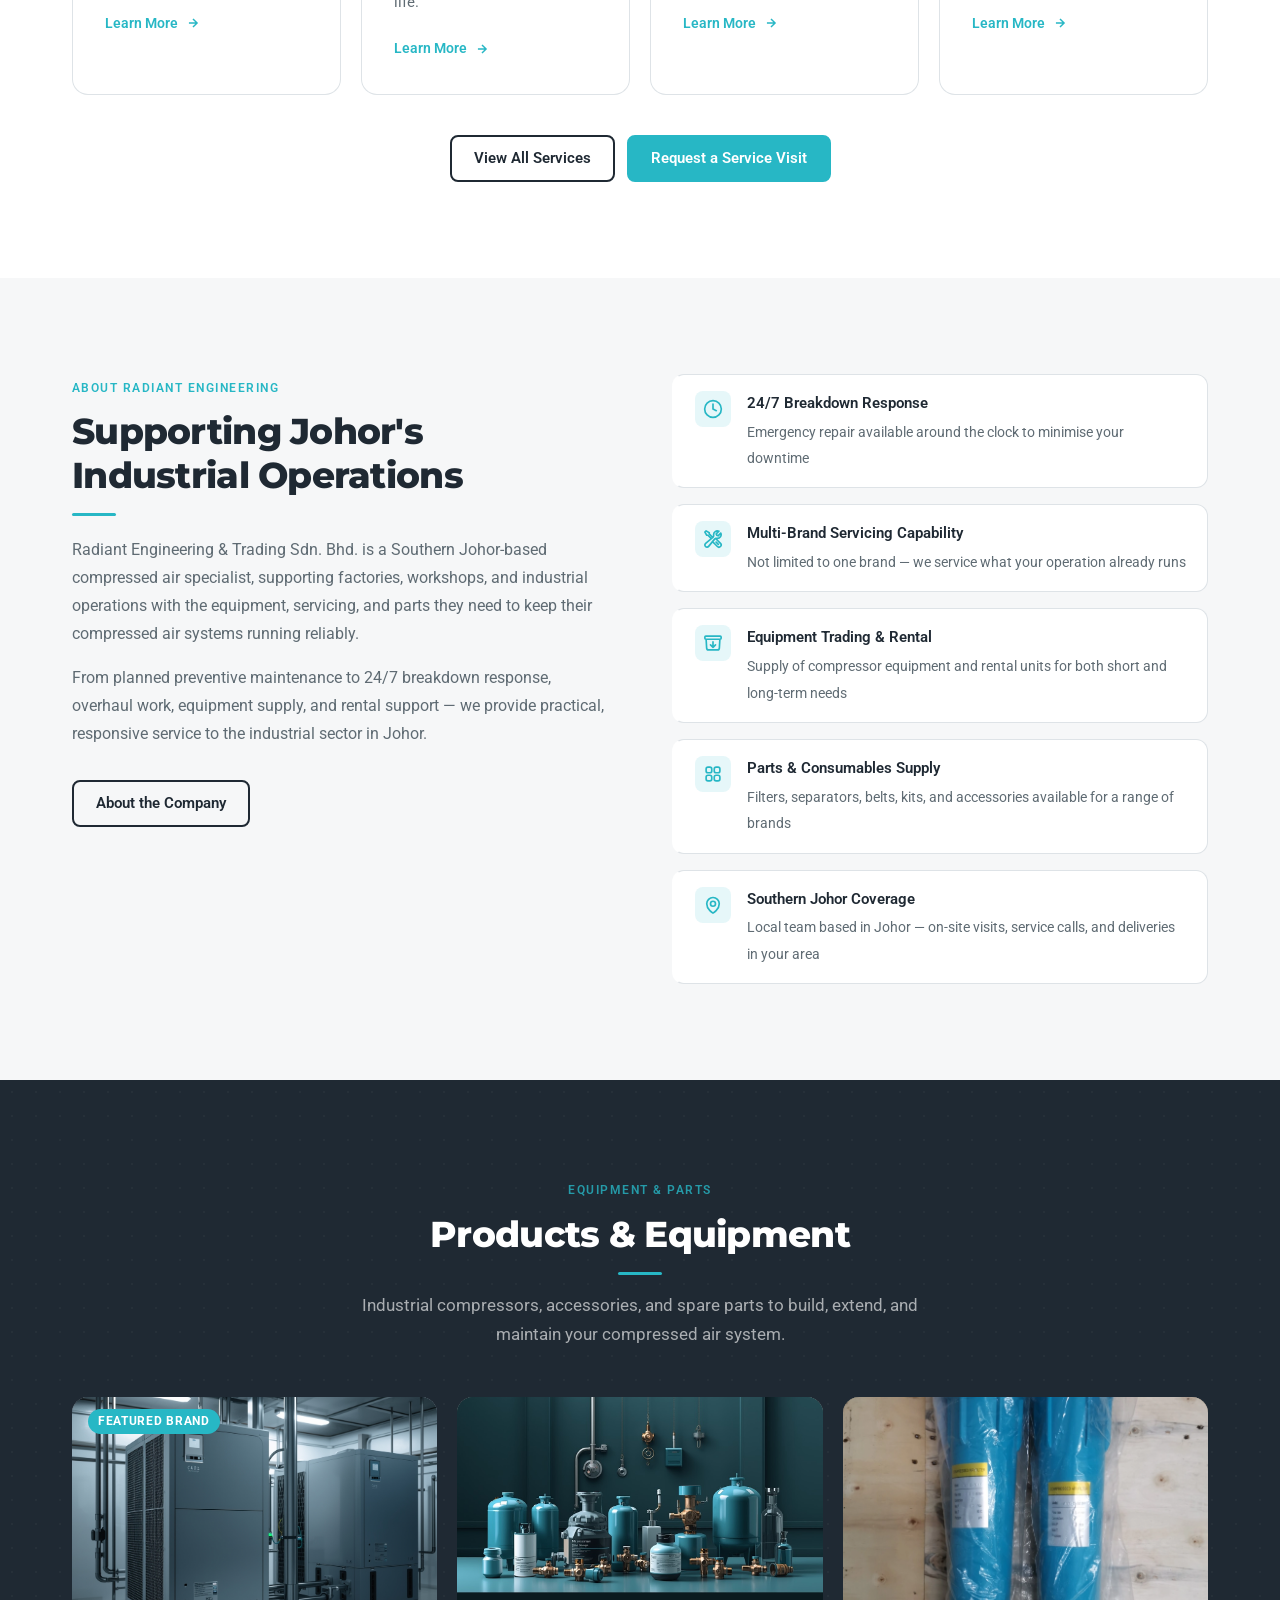
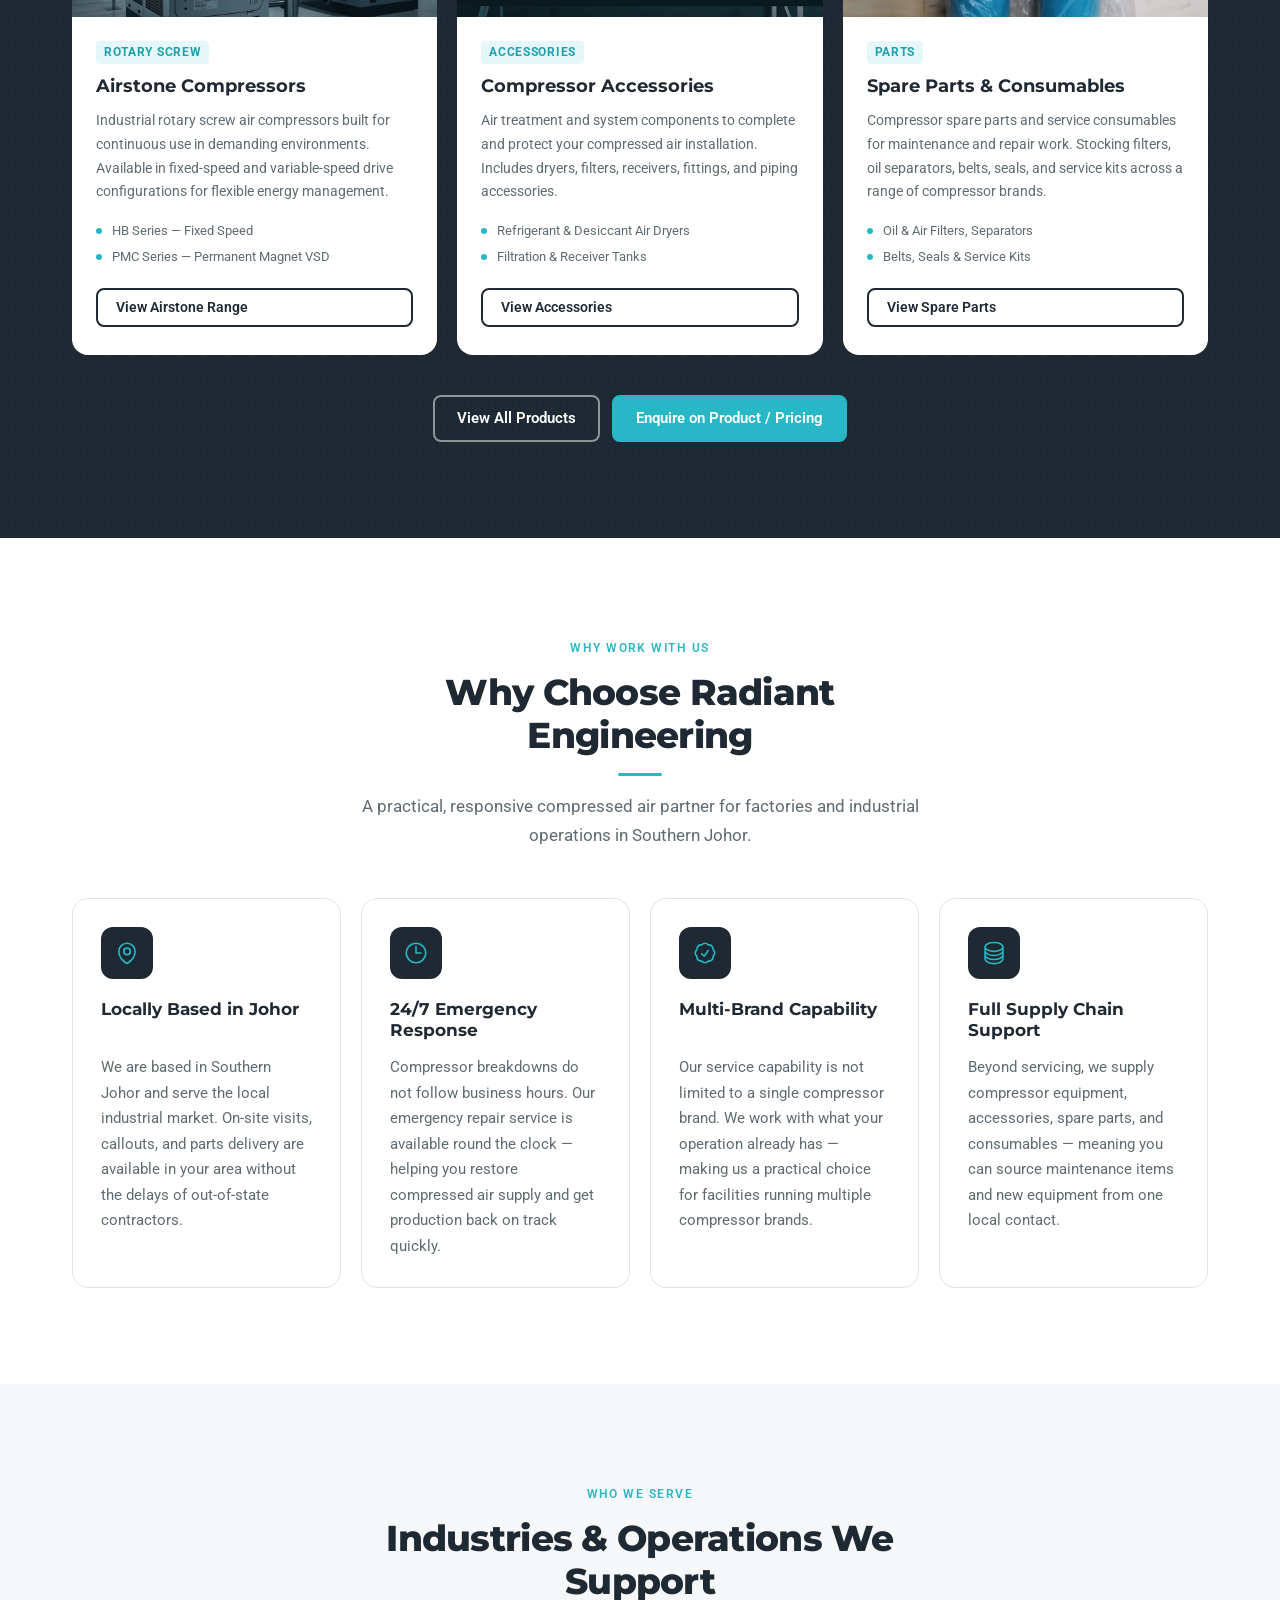
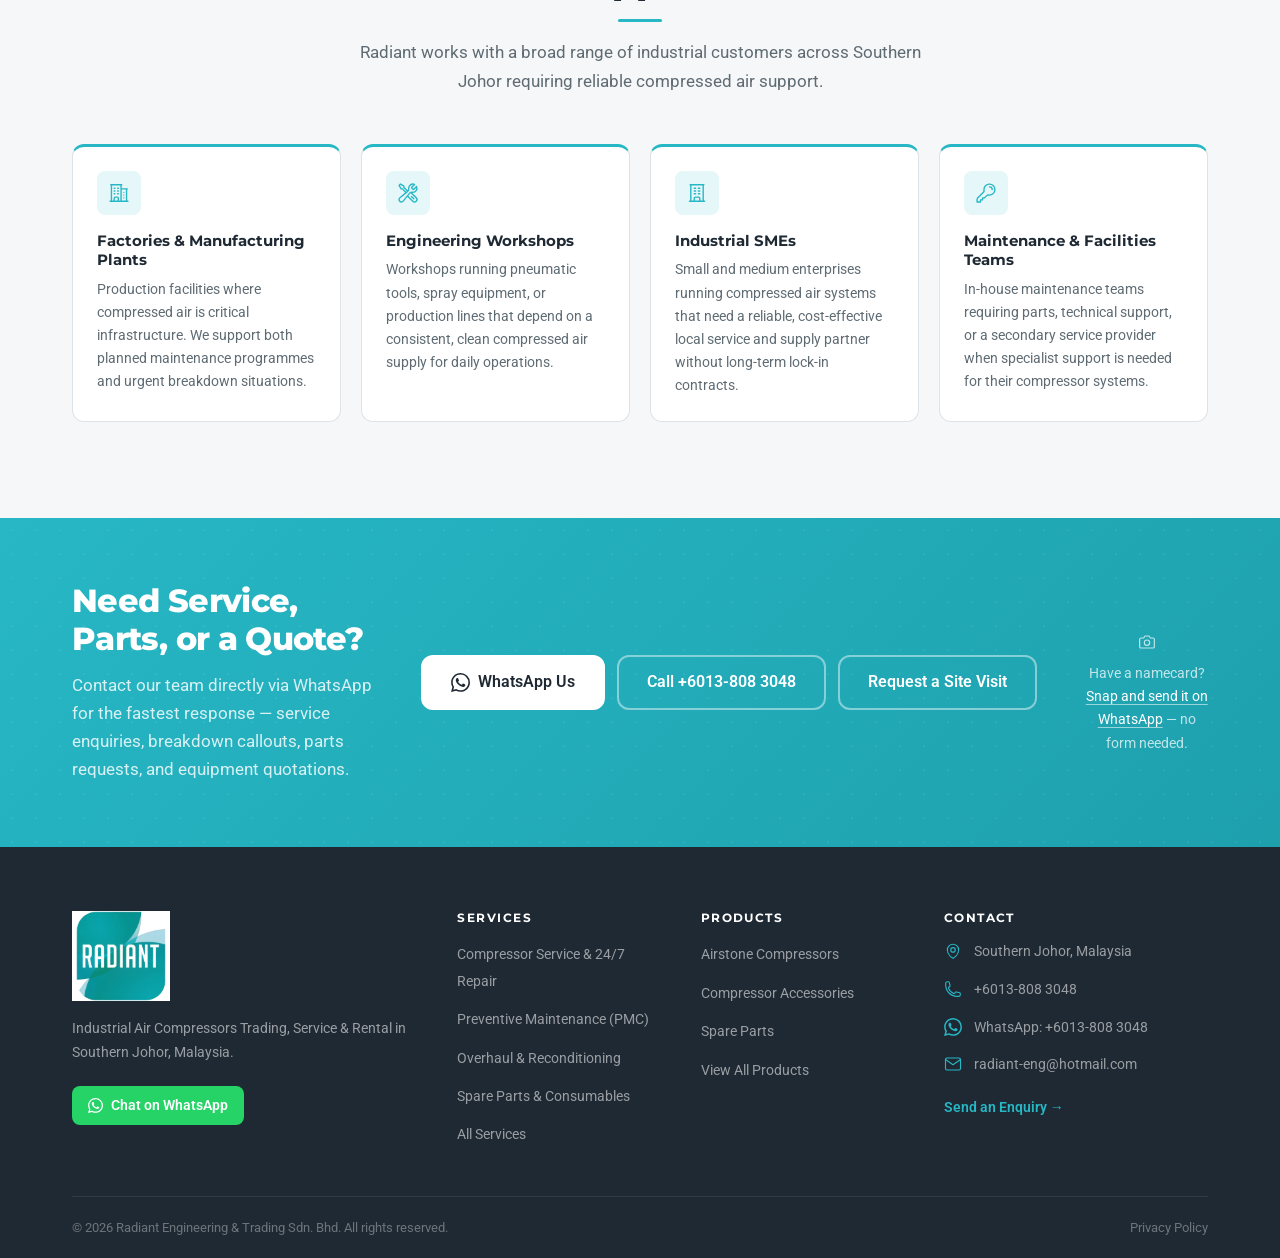
==== commit 716c6122: "Update 5" ====
--- a/index.html
+++ b/index.html
@@ -1,10 +1,10 @@
-<!DOCTYPE html>
+﻿<!DOCTYPE html>
 <html lang="en">
 <head>
     <meta charset="UTF-8">
-    <link rel="icon" type="image/png" sizes="32x32" href="assets/brand/favicon/favicon-32x32.png">
-    <link rel="icon" type="image/png" sizes="16x16" href="assets/brand/favicon/favicon-16x16.png">
-    <link rel="apple-touch-icon" sizes="180x180" href="assets/brand/favicon/apple-touch-icon.png">
+    <link rel="icon" type="image/png" sizes="32x32" href="/assets/brand/favicon/favicon-32x32.png">
+    <link rel="icon" type="image/png" sizes="16x16" href="/assets/brand/favicon/favicon-16x16.png">
+    <link rel="apple-touch-icon" sizes="180x180" href="/assets/brand/favicon/apple-touch-icon.png">
     <meta name="viewport" content="width=device-width, initial-scale=1.0">
     <title>Industrial Air Compressor Service &amp; Supply in Johor | Radiant Engineering</title>
     <meta name="description" content="Radiant Engineering &amp; Trading — air compressor servicing, 24/7 breakdown repair, preventive maintenance, overhaul, spare parts, and equipment supply in Southern Johor, Malaysia.">
@@ -23,7 +23,7 @@
     <link href="https://fonts.googleapis.com/css2?family=Montserrat:wght@600;700;800&family=Roboto:wght@400;500;600&display=swap" rel="stylesheet">
 
     <!-- Stylesheet -->
-    <link rel="stylesheet" href="css/styles.css">
+    <link rel="stylesheet" href="/css/styles.css">
 
     <!-- Schema.org: LocalBusiness -->
     <script type="application/ld+json">
@@ -70,7 +70,7 @@
             <!-- Logo -->
             <a href="index.html" class="logo" aria-label="Radiant Engineering — Home">
                 <img
-                    src="assets/brand/logo/logo-primary.png"
+                    src="/assets/brand/logo/logo-primary.png"
                     alt="Radiant Engineering"
                     class="logo-img"
                     width="160" height="48"
@@ -392,7 +392,7 @@
 
                 <article class="product-card">
                     <div class="product-card-visual product-card-visual--airstone">
-                        <img src="images/products/ceccato-compressor.jpg" alt="Airstone industrial rotary screw air compressor" loading="lazy" class="product-card-img" onerror="this.style.display='none'">
+                        <img src="/assets/images/existing/ceccato-compressor.jpg" alt="Airstone industrial rotary screw air compressor" loading="lazy" class="product-card-img" onerror="this.style.display='none'">
                         <div class="product-card-badge">Featured Brand</div>
                     </div>
                     <div class="product-card-body">
@@ -402,8 +402,8 @@
                         <h3 class="product-card-title">Airstone Compressors</h3>
                         <p class="product-card-desc">Industrial rotary screw air compressors built for continuous use in demanding environments. Available in fixed-speed and variable-speed drive configurations for flexible energy management.</p>
                         <ul class="product-series-list">
-                            <li>CSM Series — Fixed Speed</li>
-                            <li>DRB Series — Variable Speed Drive</li>
+                            <li>HB Series — Fixed Speed</li>
+                            <li>PMC Series — Permanent Magnet VSD</li>
                         </ul>
                         <a href="products/airstone.html" class="btn btn-product">View Airstone Range</a>
                     </div>
@@ -411,7 +411,7 @@
 
                 <article class="product-card">
                     <div class="product-card-visual product-card-visual--accessories">
-                        <img src="images/products/compressor-accessories.jpg" alt="Compressor accessories including air dryers and filtration" loading="lazy" class="product-card-img" onerror="this.style.display='none'">
+                        <img src="/assets/images/existing/compressor-accessories.jpg" alt="Compressor accessories including air dryers and filtration" loading="lazy" class="product-card-img" onerror="this.style.display='none'">
                     </div>
                     <div class="product-card-body">
                         <div class="product-card-meta">
@@ -429,7 +429,7 @@
 
                 <article class="product-card">
                     <div class="product-card-visual product-card-visual--parts">
-                        <img src="images/products/spare-parts.webp" alt="Inline compressed air filters in original packaging" loading="lazy" class="product-card-img" onerror="this.style.display='none'">
+                        <img src="/assets/images/existing/spare-parts.webp" alt="Inline compressed air filters in original packaging" loading="lazy" class="product-card-img" onerror="this.style.display='none'">
                     </div>
                     <div class="product-card-body">
                         <div class="product-card-meta">
@@ -591,7 +591,7 @@
             <!-- Brand -->
             <div class="footer-col footer-col--brand">
                 <a href="index.html" class="footer-logo">
-                    <img src="assets/brand/logo/logo-primary.png" alt="Radiant Engineering" width="140" height="42">
+                    <img src="/assets/brand/logo/logo-primary.png" alt="Radiant Engineering" width="140" height="42">
                     <span class="footer-logo-fallback" id="footer-logo-fallback">RADIANT ENGINEERING</span>
                 </a>
                 <p class="footer-tagline">Industrial Air Compressors Trading, Service &amp; Rental in Southern Johor, Malaysia.</p>
--- a/css/styles.css
+++ b/css/styles.css
@@ -1,4 +1,4 @@
-/* =============================================================
+﻿/* =============================================================
    Radiant Engineering — Main Stylesheet
    Brand colours verified from live site (radiantcompressor.com.my)
    Primary: Charcoal #1F2933 | Accent: Teal #27B7C5
@@ -517,7 +517,7 @@
     background-color: var(--charcoal);
     background-image:
         linear-gradient(135deg, rgba(31,41,51,0.97) 0%, rgba(45,61,74,0.92) 50%, rgba(31,41,51,0.97) 100%),
-        url('../images/hero-bg.jpg');  /* Add hero-bg.jpg — industrial/compressor photo */
+        url('/assets/images/existing/hero-bg.jpg');  /* hero-bg.jpg — industrial/compressor photo */
     background-size: cover;
     background-position: center;
     overflow: hidden;
